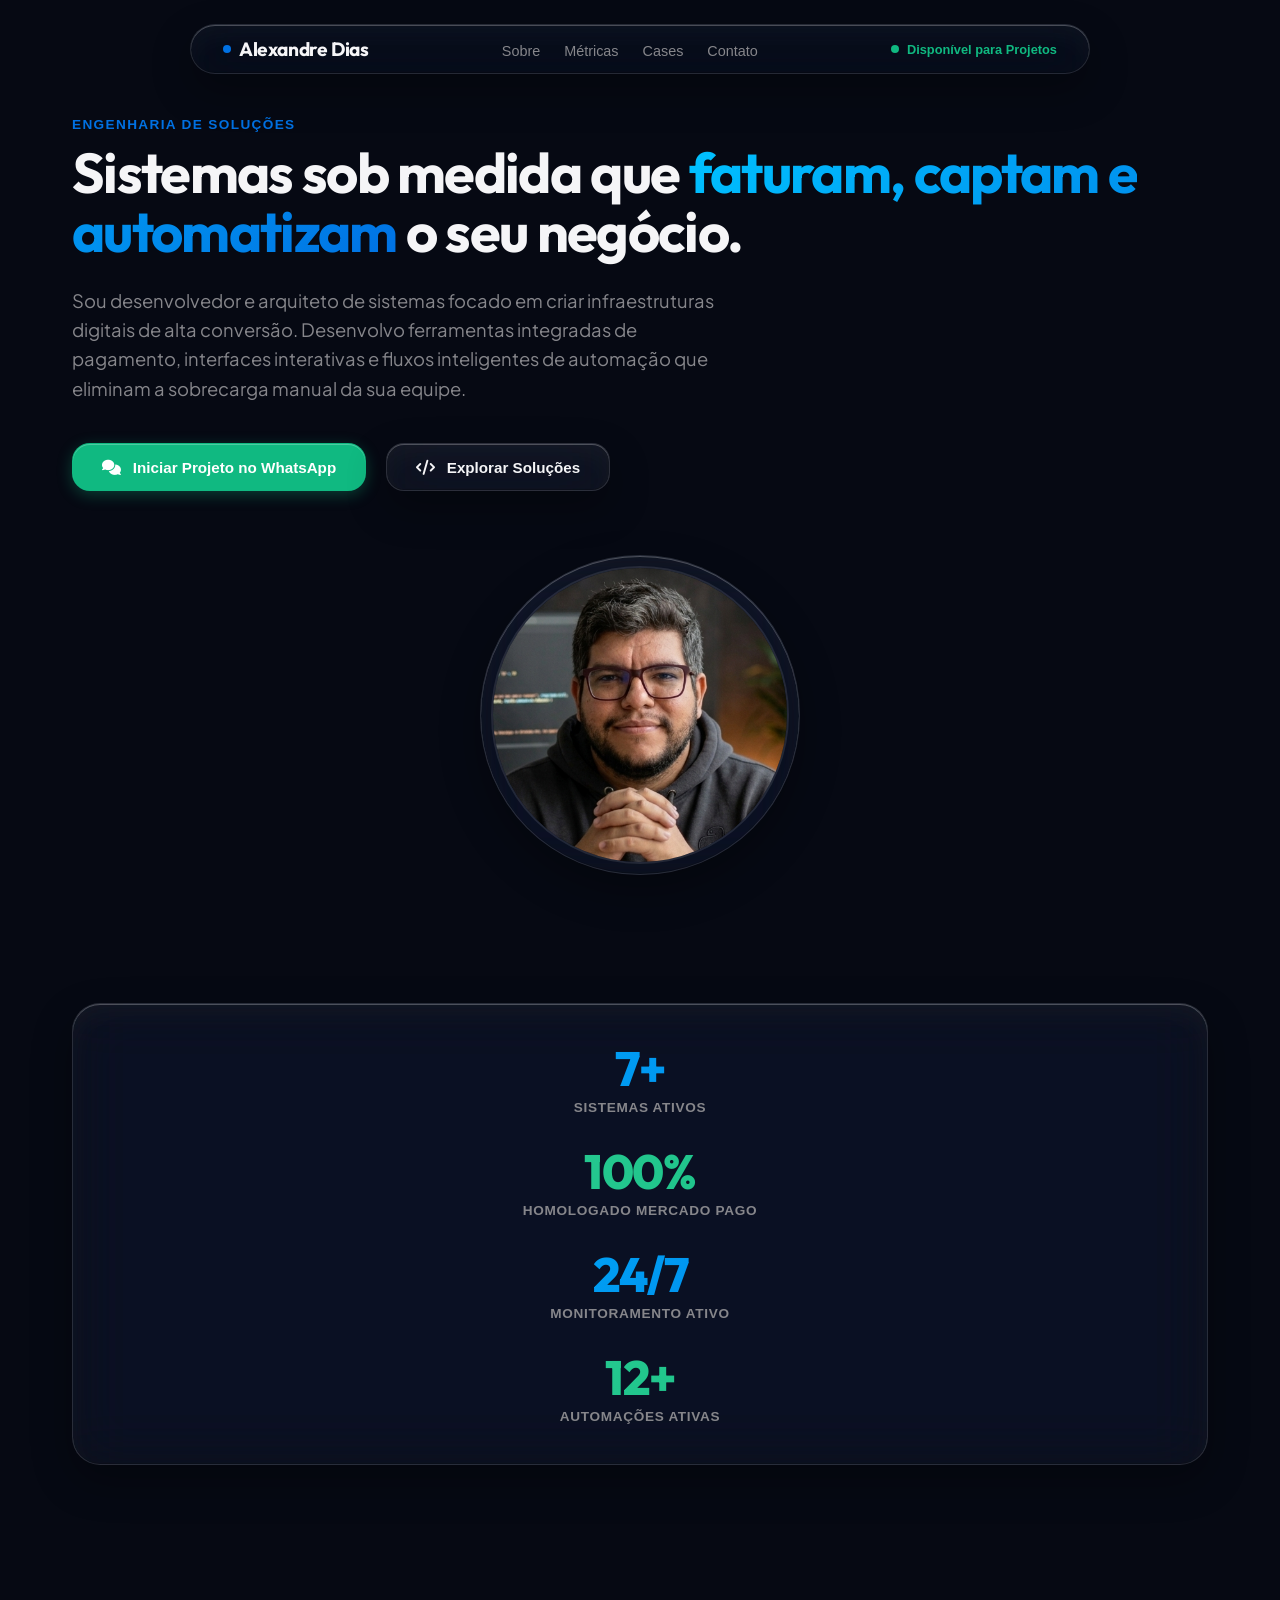
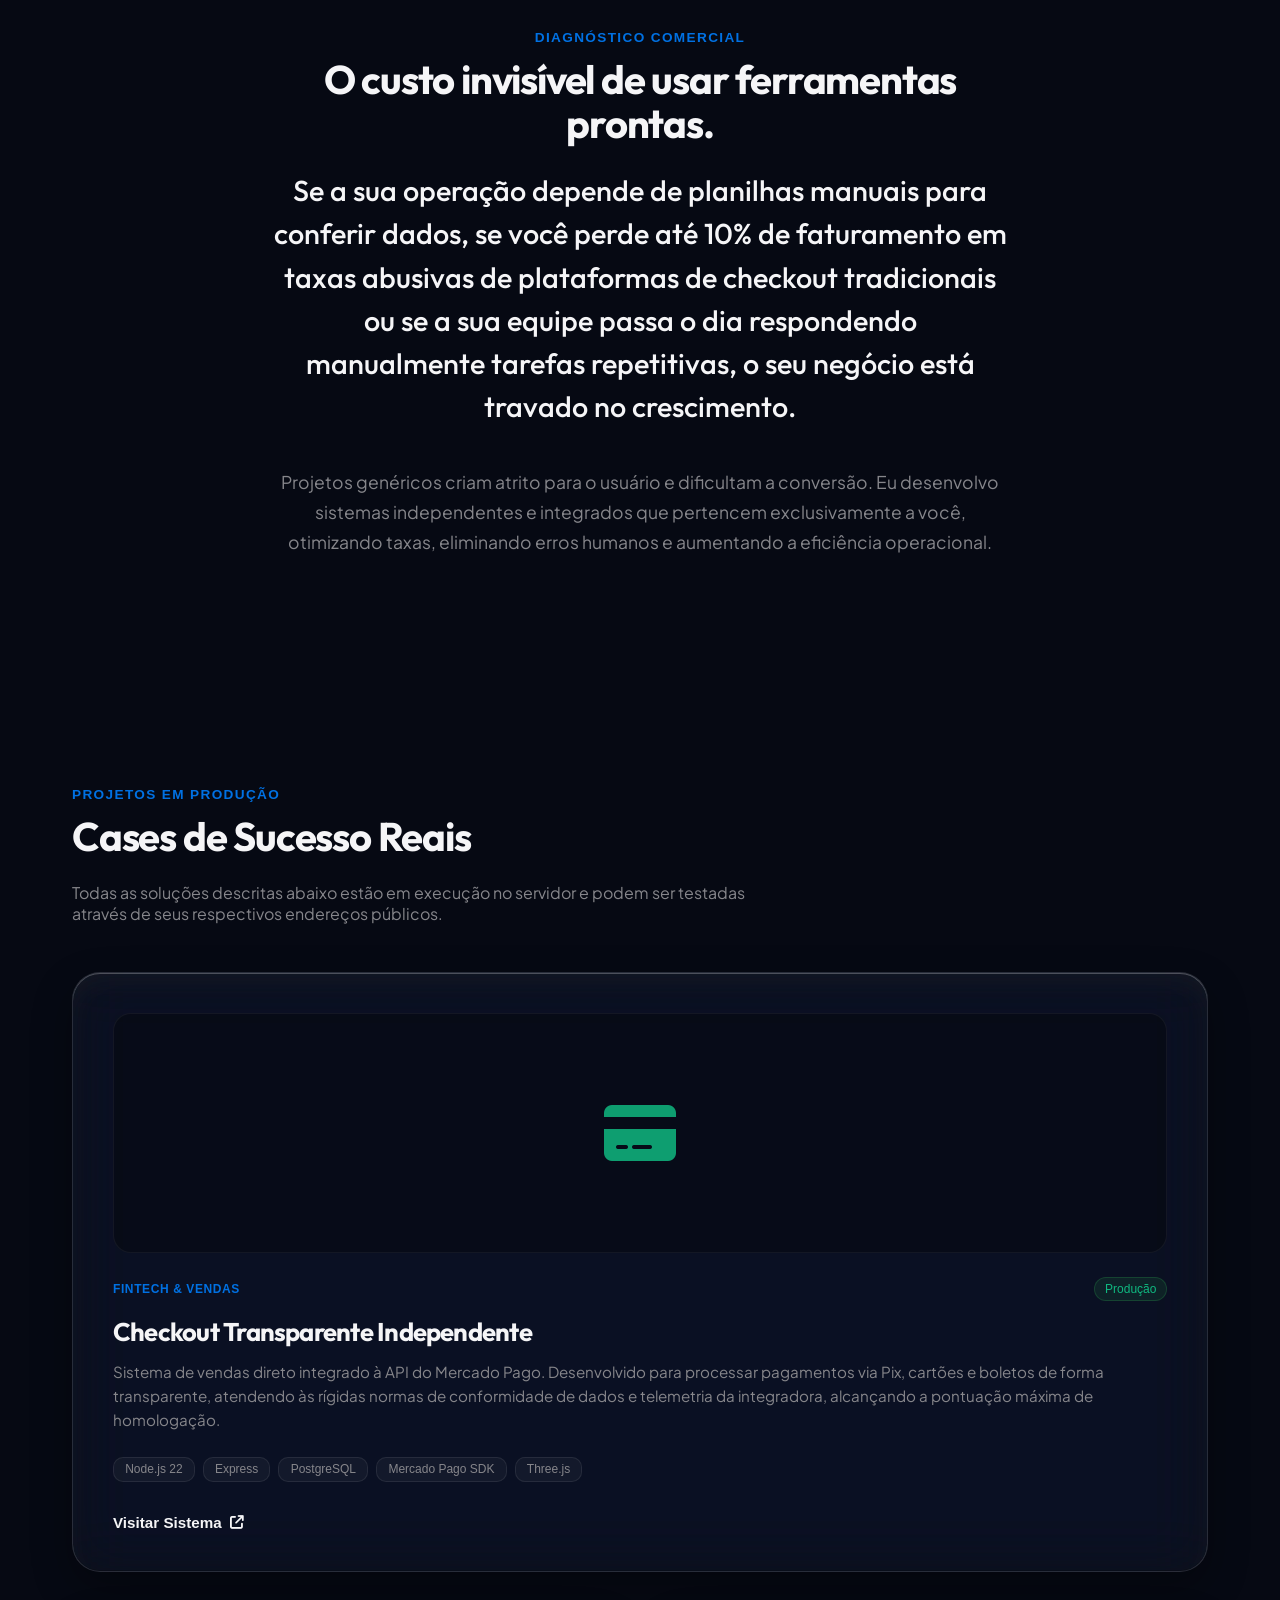
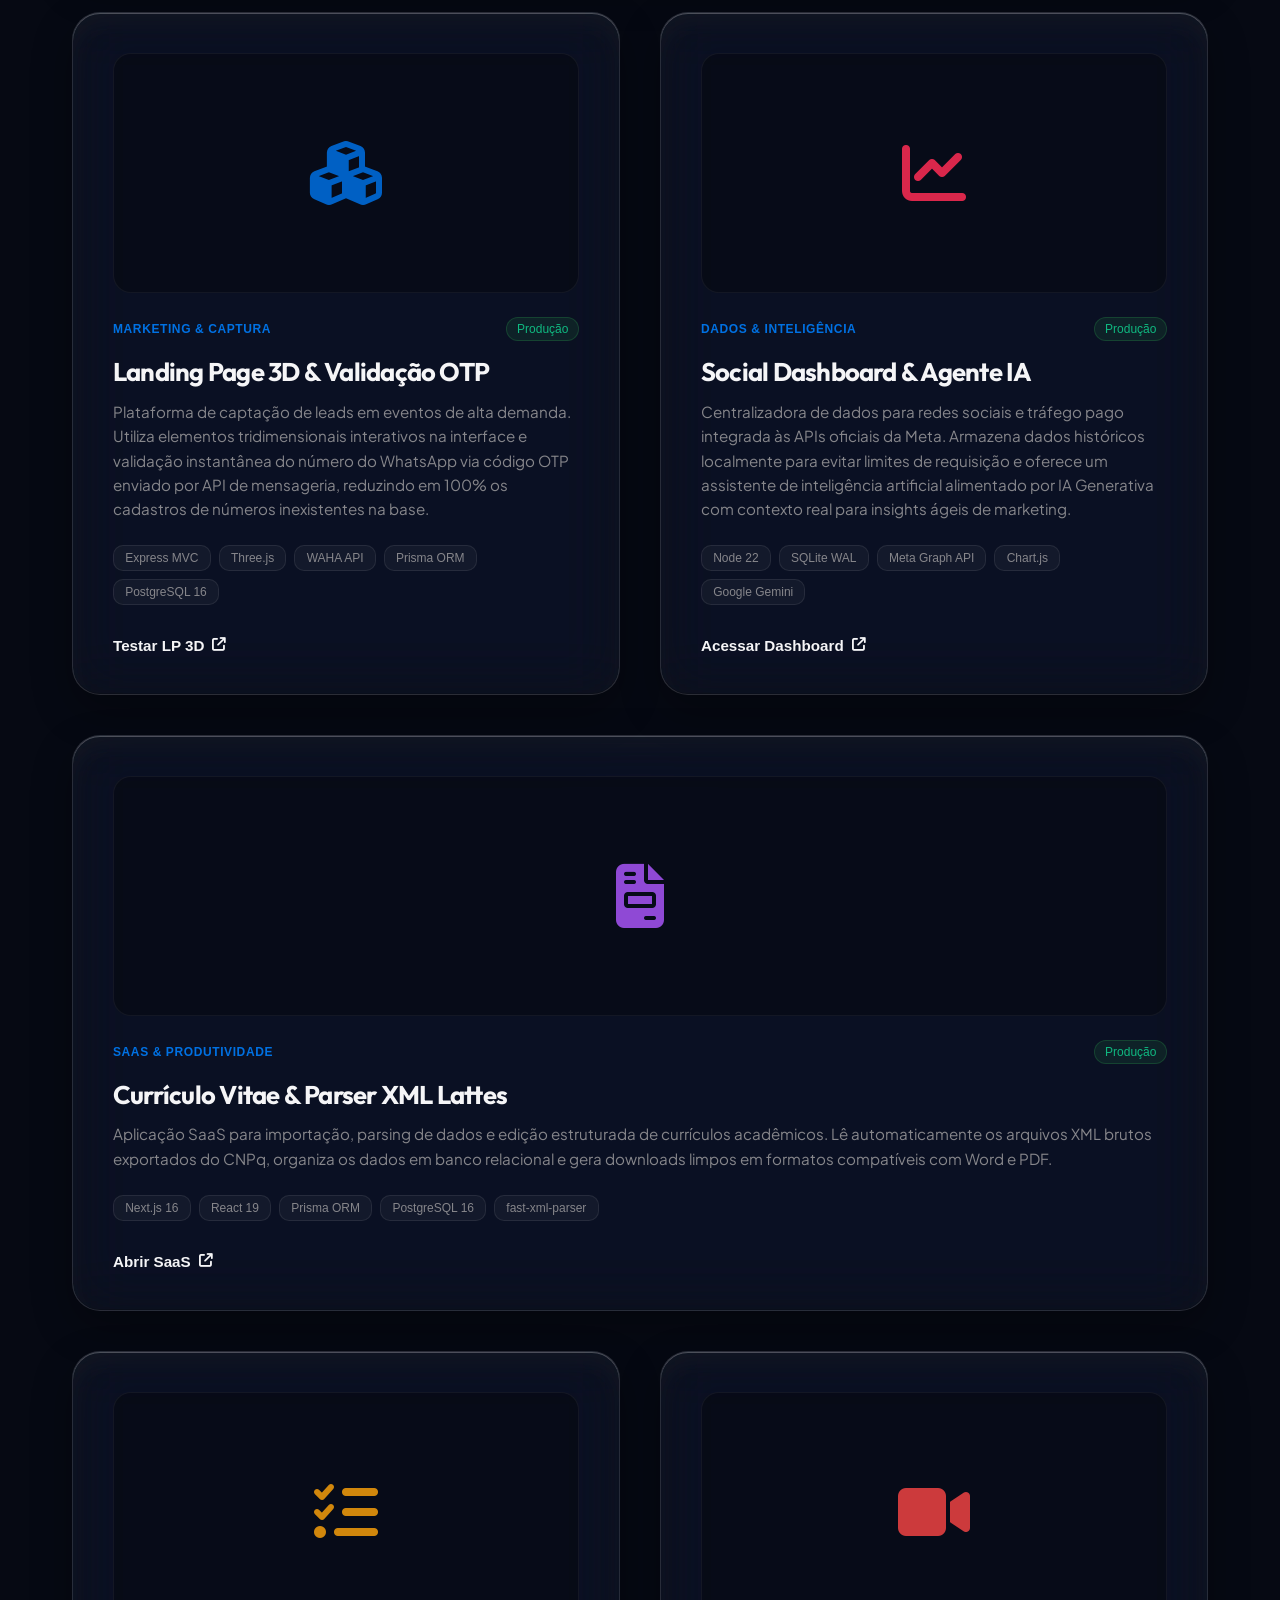
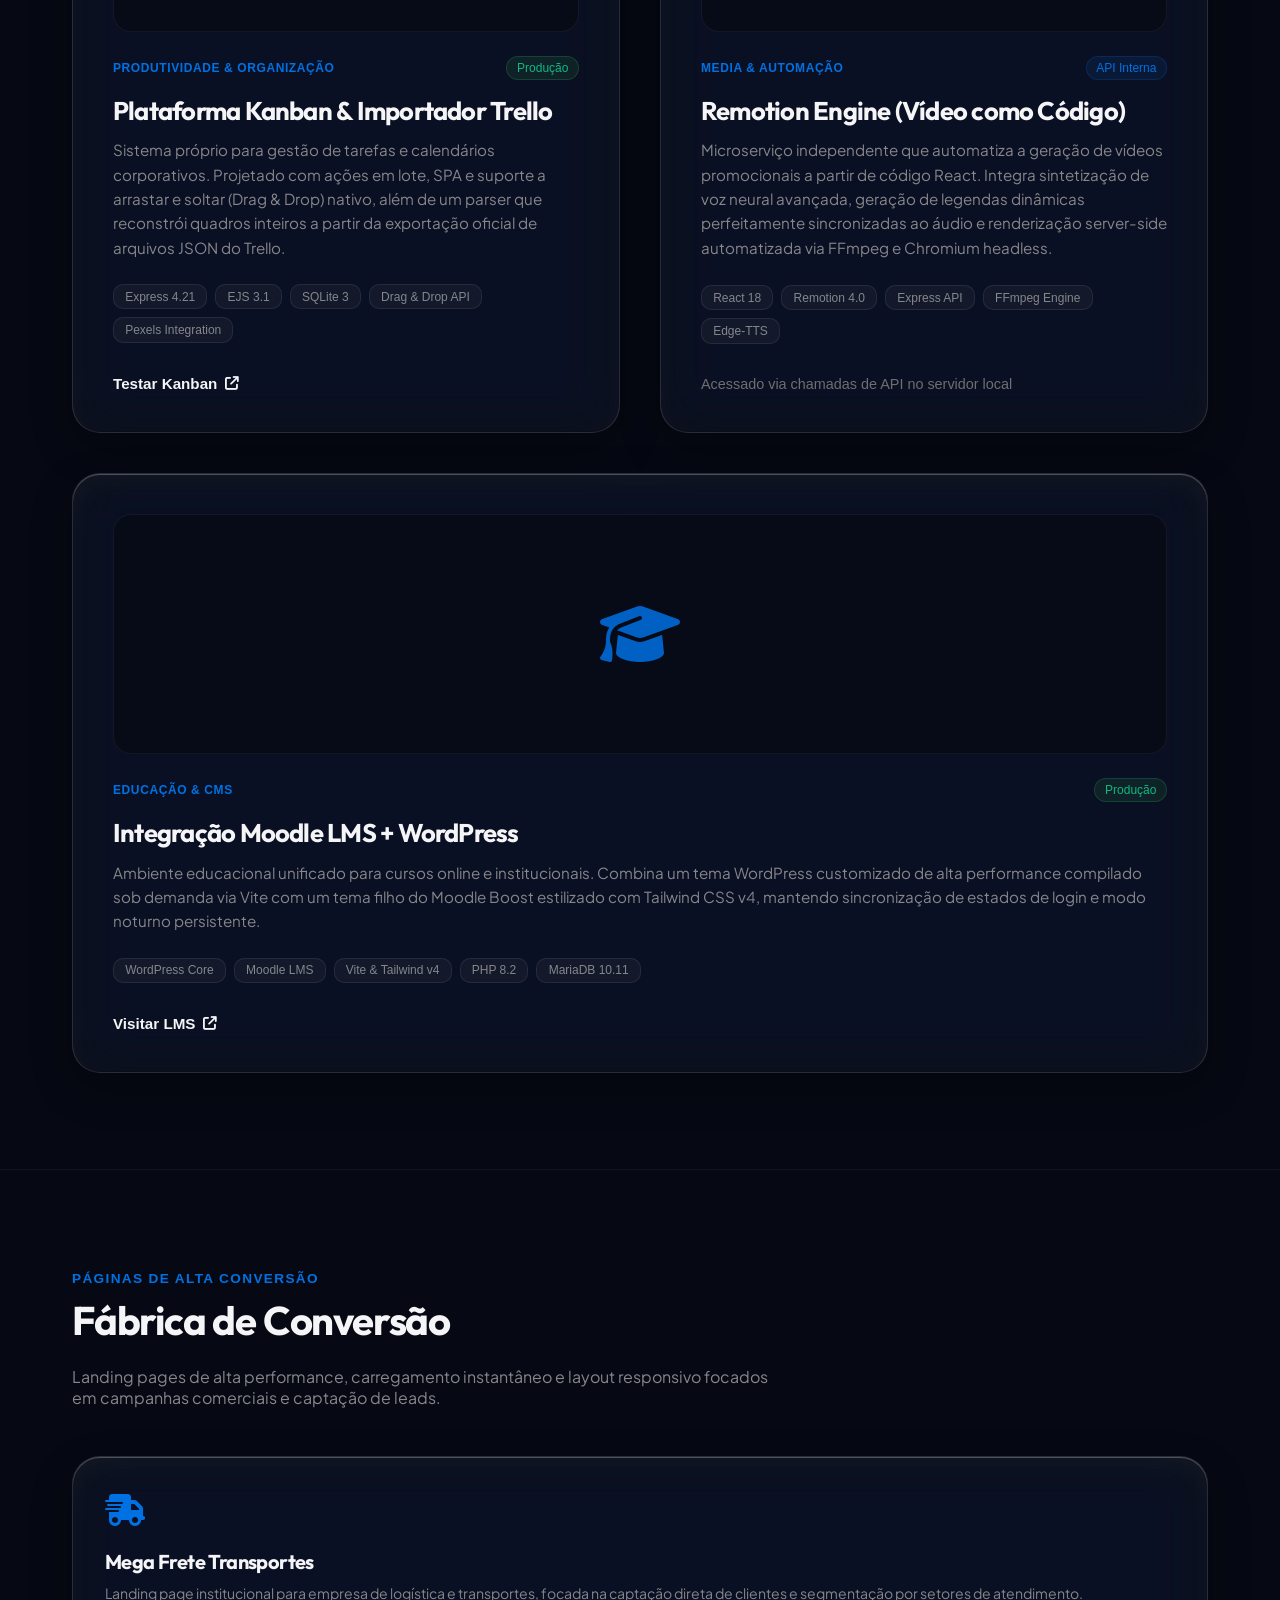
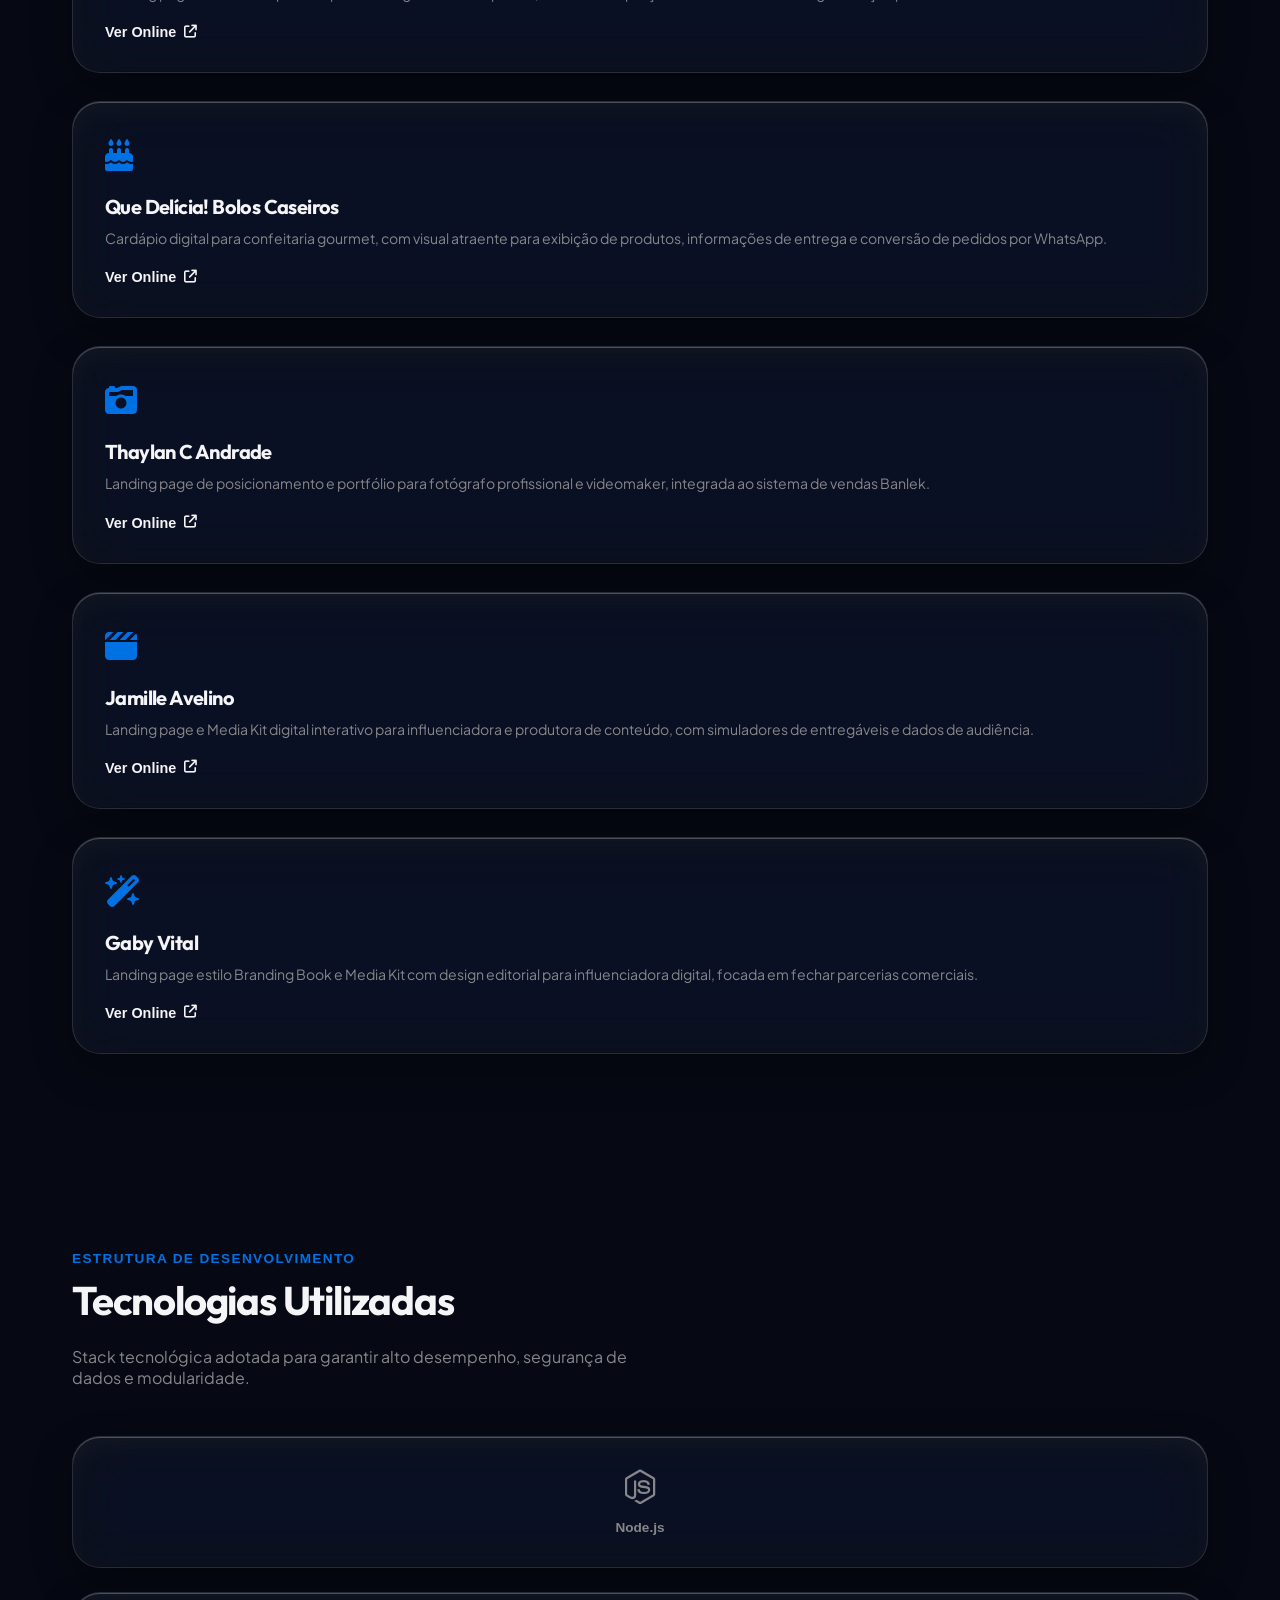
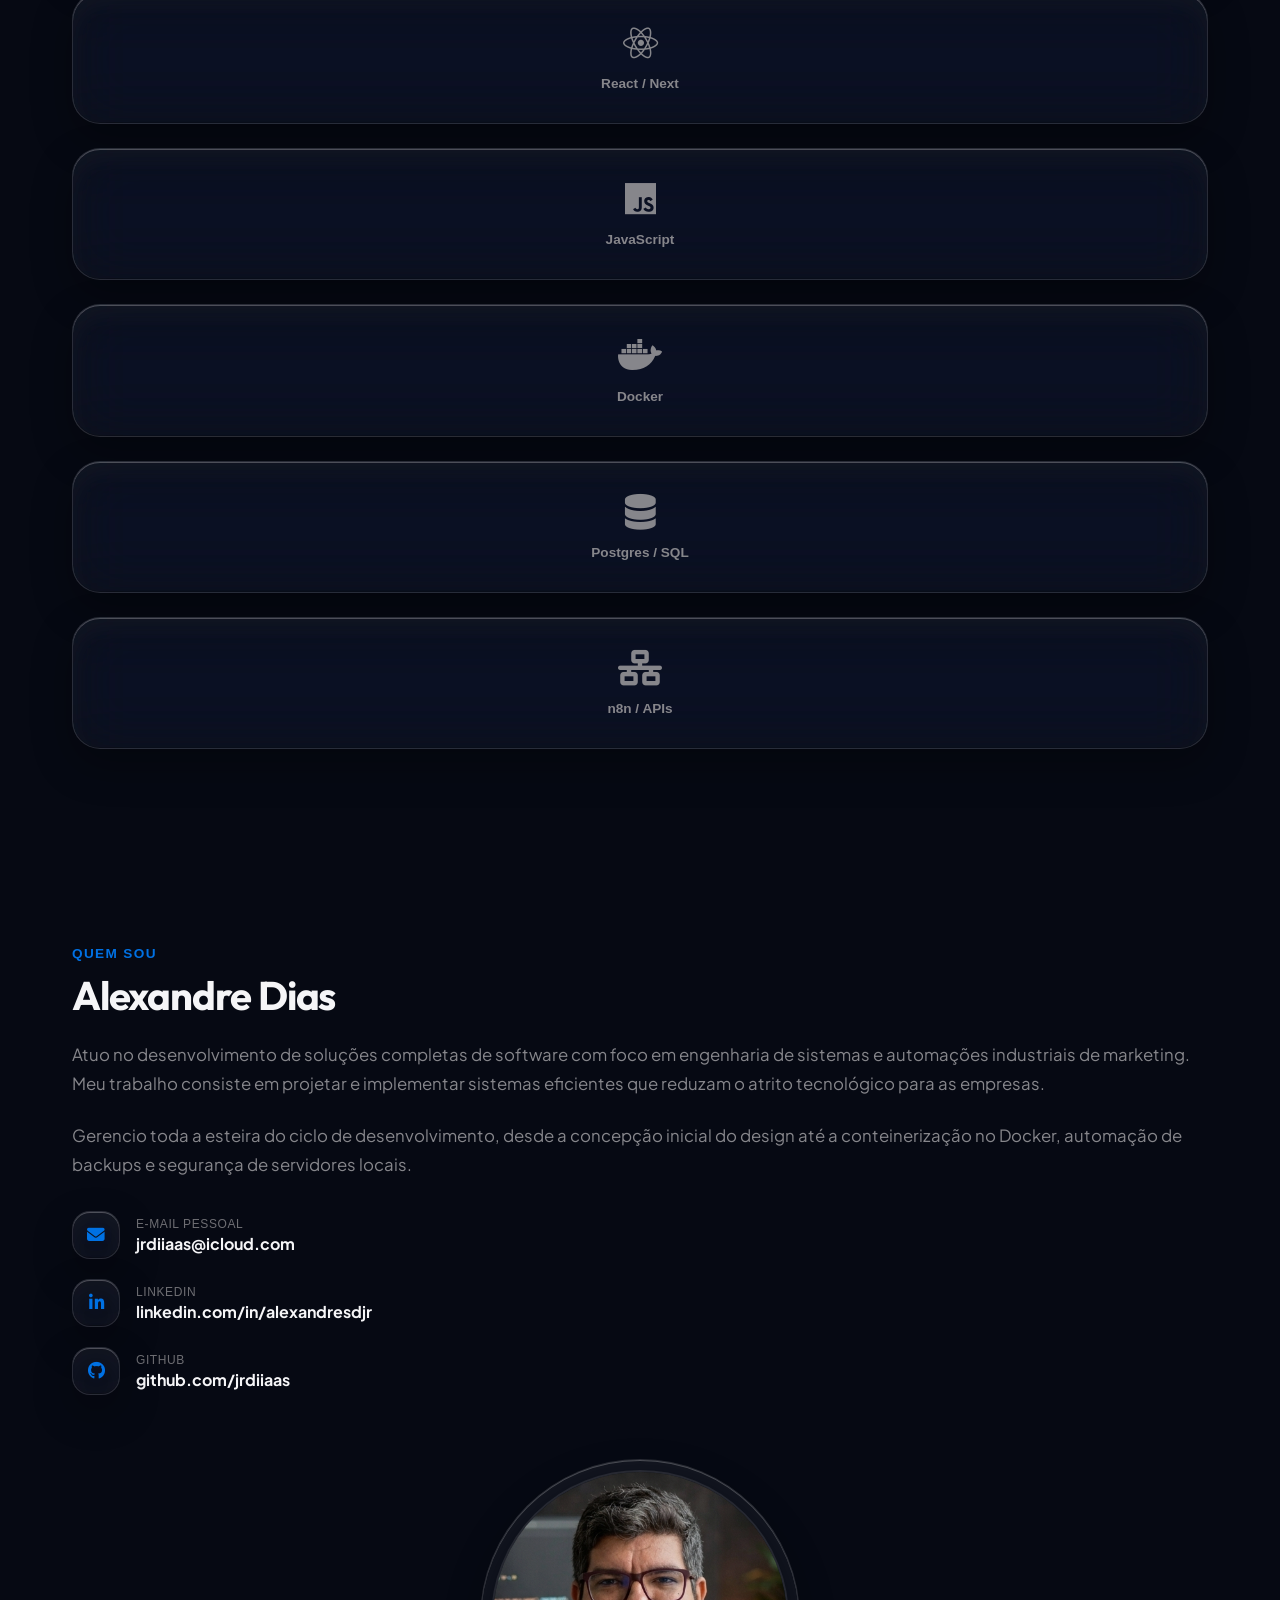
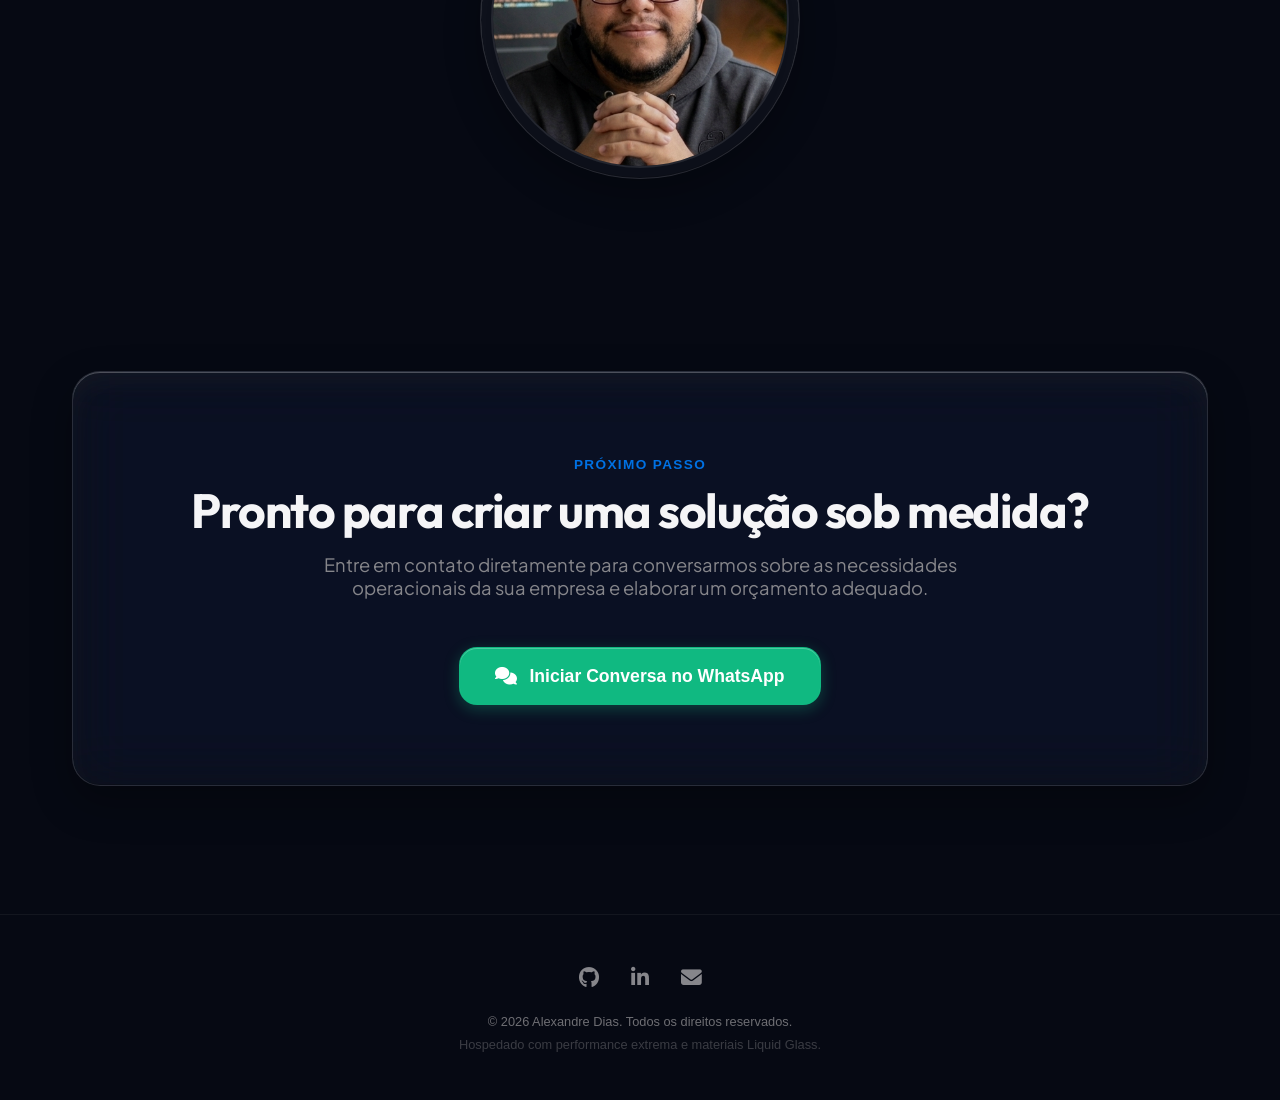
==== index.html @ a89b1bfc "feat: adiciona seção Fábrica de Conversão com 5 LPs e estilos de mini-cards" ====
<!DOCTYPE html>
<html lang="pt-BR">

<head>
  <meta charset="UTF-8">
  <meta name="viewport" content="width=device-width, initial-scale=1.0">
  <title>Alexandre Dias | Arquiteto de Sistemas & Engenharia de Software</title>

  <!-- SEO Meta Tags -->
  <meta name="description"
    content="Portfólio profissional de Alexandre Dias. Desenvolvimento de checkouts transparentes, landing pages interativas 3D, dashboards de dados e automações sob medida para negócios.">
  <meta name="author" content="Alexandre Dias">
  <meta name="keywords"
    content="Alexandre Dias, Arquiteto de Sistemas, Engenharia de Software, Next.js, React, Node.js, Automação, Checkout Transparente, Mercado Pago API">

  <!-- Open Graph / Facebook -->
  <meta property="og:type" content="website">
  <meta property="og:title" content="Alexandre Dias | Soluções de Software de Alta Performance">
  <meta property="og:description"
    content="Aplicações robustas e automações eficientes que resolvem problemas reais de faturamento e escala comercial.">
  <meta property="og:image" content="assets/FotoPerfil.png">

  <!-- FontAwesome Icons -->
  <link rel="stylesheet" href="https://cdnjs.cloudflare.com/ajax/libs/font-awesome/6.4.0/css/all.min.css">

  <!-- Custom Stylesheet -->
  <link rel="stylesheet" href="styles.css">
</head>

<body>

  <!-- Vibrant Background Canvas (Orbes Apple Liquid Glass) -->
  <div class="vibrant-canvas">
    <div class="orb orb-blue"></div>
    <div class="orb orb-cyan"></div>
    <div class="orb orb-rose"></div>
  </div>

  <!-- Header Floating Nav -->
  <header class="header-nav">
    <div class="nav-container">
      <a href="#" class="brand-text">
        <span class="brand-dot"></span>
        Alexandre Dias
      </a>
      <ul class="nav-links">
        <li><a href="#sobre">Sobre</a></li>
        <li><a href="#metrics">Métricas</a></li>
        <li><a href="#cases">Cases</a></li>
        <li><a href="#contato">Contato</a></li>
      </ul>
      <div class="badge-online">
        <span class="pulse-dot"></span>
        Disponível para Projetos
      </div>
    </div>
  </header>

  <!-- Hero Section -->
  <section class="hero">
    <div class="glass-container hero-grid">
      <div class="hero-content">
        <span class="section-tag">Engenharia de Soluções</span>
        <h1 class="hero-title">Sistemas sob medida que <span class="text-gradient-blue">faturam, captam e automatizam</span> o seu negócio.</h1>
        <p class="hero-description">
          Sou desenvolvedor e arquiteto de sistemas focado em criar infraestruturas digitais de alta conversão. Desenvolvo ferramentas integradas de pagamento, interfaces interativas e fluxos inteligentes de automação que eliminam a sobrecarga manual da sua equipe.
        </p>
        <div class="hero-actions">
          <a href="https://wa.me/558591725283?text=Olá%20Alexandre,%20gostaria%20de%20conversar%20sobre%20um%20projeto." target="_blank" class="btn btn-primary">
            <i class="fa-solid fa-comments"></i> Iniciar Projeto no WhatsApp
          </a>
          <a href="#cases" class="btn btn-glass">
            <i class="fa-solid fa-code"></i> Explorar Soluções
          </a>
        </div>
      </div>

      <div class="hero-avatar-wrapper">
        <div class="avatar-liquid-glass">
          <img src="assets/FotoPerfil.png" alt="Alexandre Dias" class="avatar-image">
        </div>
      </div>
    </div>
  </section>

  <!-- Metrics Strip Section -->
  <section id="metrics" class="section-metrics">
    <div class="glass-container">
      <div class="glass-material metrics-strip">
        <div class="metric-item">
          <div class="metric-number text-gradient-blue">7+</div>
          <div class="metric-label">Sistemas Ativos</div>
        </div>
        <div class="metric-item">
          <div class="metric-number text-gradient-emerald">100%</div>
          <div class="metric-label">Homologado Mercado Pago</div>
        </div>
        <div class="metric-item">
          <div class="metric-number text-gradient-blue">24/7</div>
          <div class="metric-label">Monitoramento Ativo</div>
        </div>
        <div class="metric-item">
          <div class="metric-number text-gradient-emerald">12+</div>
          <div class="metric-label">Automações Ativas</div>
        </div>
      </div>
    </div>
  </section>

  <!-- PAS Section (Problem / Agitation / Solution) -->
  <section class="section-pas">
    <div class="glass-container pas-content">
      <span class="section-tag">Diagnóstico Comercial</span>
      <h2 class="section-title">O custo invisível de usar ferramentas prontas.</h2>
      <p class="pas-highlight">
        Se a sua operação depende de planilhas manuais para conferir dados, se você perde até 10% de faturamento em taxas abusivas de plataformas de checkout tradicionais ou se a sua equipe passa o dia respondendo manualmente tarefas repetitivas, o seu negócio está travado no crescimento.
      </p>
      <p class="pas-text">
        Projetos genéricos criam atrito para o usuário e dificultam a conversão. Eu desenvolvo sistemas independentes e integrados que pertencem exclusivamente a você, otimizando taxas, eliminando erros humanos e aumentando a eficiência operacional.
      </p>
    </div>
  </section>

  <!-- Cases Showcase Section -->
  <section id="cases" class="section-cases">
    <div class="glass-container">
      <span class="section-tag">Projetos em Produção</span>
      <h2 class="section-title">Cases de Sucesso Reais</h2>
      <p style="color: var(--text-secondary); max-width: 60ch; margin-bottom: 2rem;">
        Todas as soluções descritas abaixo estão em execução no servidor e podem ser testadas através de seus respectivos endereços públicos.
      </p>

      <div class="cases-grid">

        <!-- Case 1: Checkout Transparente -->
        <article class="glass-card case-card">
          <div class="case-image-slot">
            <i class="fa-solid fa-credit-card" style="font-size: 4rem; color: var(--apple-emerald); opacity: 0.85;"></i>
          </div>
          <div class="case-meta">
            <span class="case-category">Fintech & Vendas</span>
            <span class="case-status-badge">Produção</span>
          </div>
          <h3 class="case-title">Checkout Transparente Independente</h3>
          <p class="case-description">
            Sistema de vendas direto integrado à API do Mercado Pago. Desenvolvido para processar pagamentos via Pix, cartões e boletos de forma transparente, atendendo às rígidas normas de conformidade de dados e telemetria da integradora, alcançando a pontuação máxima de homologação.
          </p>
          <div class="case-tags">
            <span class="case-tag">Node.js 22</span>
            <span class="case-tag">Express</span>
            <span class="case-tag">PostgreSQL</span>
            <span class="case-tag">Mercado Pago SDK</span>
            <span class="case-tag">Three.js</span>
          </div>
          <a href="https://automacoes.escolasinc.com.br" target="_blank" class="case-action-link">
            <span>Visitar Sistema</span>
            <i class="fa-solid fa-arrow-up-right-from-square"></i>
          </a>
        </article>

        <!-- Case 2: LP 3D & WhatsApp OTP -->
        <article class="glass-card case-card">
          <div class="case-image-slot">
            <i class="fa-solid fa-cubes" style="font-size: 4rem; color: var(--apple-blue); opacity: 0.85;"></i>
          </div>
          <div class="case-meta">
            <span class="case-category">Marketing & Captura</span>
            <span class="case-status-badge">Produção</span>
          </div>
          <h3 class="case-title">Landing Page 3D & Validação OTP</h3>
          <p class="case-description">
            Plataforma de captação de leads em eventos de alta demanda. Utiliza elementos tridimensionais interativos na interface e validação instantânea do número do WhatsApp via código OTP enviado por API de mensageria, reduzindo em 100% os cadastros de números inexistentes na base.
          </p>
          <div class="case-tags">
            <span class="case-tag">Express MVC</span>
            <span class="case-tag">Three.js</span>
            <span class="case-tag">WAHA API</span>
            <span class="case-tag">Prisma ORM</span>
            <span class="case-tag">PostgreSQL 16</span>
          </div>
          <a href="https://marketing.escolasinc.com.br" target="_blank" class="case-action-link">
            <span>Testar LP 3D</span>
            <i class="fa-solid fa-arrow-up-right-from-square"></i>
          </a>
        </article>

        <!-- Case 3: Social Dashboard & IA -->
        <article class="glass-card case-card">
          <div class="case-image-slot">
            <i class="fa-solid fa-chart-line" style="font-size: 4rem; color: #ff2d55; opacity: 0.85;"></i>
          </div>
          <div class="case-meta">
            <span class="case-category">Dados & Inteligência</span>
            <span class="case-status-badge">Produção</span>
          </div>
          <h3 class="case-title">Social Dashboard & Agente IA</h3>
          <p class="case-description">
            Centralizadora de dados para redes sociais e tráfego pago integrada às APIs oficiais da Meta. Armazena dados históricos localmente para evitar limites de requisição e oferece um assistente de inteligência artificial alimentado por IA Generativa com contexto real para insights ágeis de marketing.
          </p>
          <div class="case-tags">
            <span class="case-tag">Node 22</span>
            <span class="case-tag">SQLite WAL</span>
            <span class="case-tag">Meta Graph API</span>
            <span class="case-tag">Chart.js</span>
            <span class="case-tag">Google Gemini</span>
          </div>
          <a href="https://social.escolasinc.com.br" target="_blank" class="case-action-link">
            <span>Acessar Dashboard</span>
            <i class="fa-solid fa-arrow-up-right-from-square"></i>
          </a>
        </article>

        <!-- Case 4: Currículo Vitae SINC -->
        <article class="glass-card case-card">
          <div class="case-image-slot">
            <i class="fa-solid fa-file-invoice" style="font-size: 4rem; color: #a855f7; opacity: 0.85;"></i>
          </div>
          <div class="case-meta">
            <span class="case-category">SaaS & Produtividade</span>
            <span class="case-status-badge">Produção</span>
          </div>
          <h3 class="case-title">Currículo Vitae & Parser XML Lattes</h3>
          <p class="case-description">
            Aplicação SaaS para importação, parsing de dados e edição estruturada de currículos acadêmicos. Lê automaticamente os arquivos XML brutos exportados do CNPq, organiza os dados em banco relacional e gera downloads limpos em formatos compatíveis com Word e PDF.
          </p>
          <div class="case-tags">
            <span class="case-tag">Next.js 16</span>
            <span class="case-tag">React 19</span>
            <span class="case-tag">Prisma ORM</span>
            <span class="case-tag">PostgreSQL 16</span>
            <span class="case-tag">fast-xml-parser</span>
          </div>
          <a href="https://curriculo.escolasinc.com.br" target="_blank" class="case-action-link">
            <span>Abrir SaaS</span>
            <i class="fa-solid fa-arrow-up-right-from-square"></i>
          </a>
        </article>

        <!-- Case 5: Agenda SINC -->
        <article class="glass-card case-card">
          <div class="case-image-slot">
            <i class="fa-solid fa-list-check" style="font-size: 4rem; color: #f59e0b; opacity: 0.85;"></i>
          </div>
          <div class="case-meta">
            <span class="case-category">Produtividade & Organização</span>
            <span class="case-status-badge">Produção</span>
          </div>
          <h3 class="case-title">Plataforma Kanban & Importador Trello</h3>
          <p class="case-description">
            Sistema próprio para gestão de tarefas e calendários corporativos. Projetado com ações em lote, SPA e suporte a arrastar e soltar (Drag & Drop) nativo, além de um parser que reconstrói quadros inteiros a partir da exportação oficial de arquivos JSON do Trello.
          </p>
          <div class="case-tags">
            <span class="case-tag">Express 4.21</span>
            <span class="case-tag">EJS 3.1</span>
            <span class="case-tag">SQLite 3</span>
            <span class="case-tag">Drag & Drop API</span>
            <span class="case-tag">Pexels Integration</span>
          </div>
          <a href="https://agenda.escolasinc.com.br" target="_blank" class="case-action-link">
            <span>Testar Kanban</span>
            <i class="fa-solid fa-arrow-up-right-from-square"></i>
          </a>
        </article>

        <!-- Case 6: SINC Remotion Engine -->
        <article class="glass-card case-card">
          <div class="case-image-slot">
            <i class="fa-solid fa-video" style="font-size: 4rem; color: #ef4444; opacity: 0.85;"></i>
          </div>
          <div class="case-meta">
            <span class="case-category">Media & Automação</span>
            <span class="case-status-badge internal">API Interna</span>
          </div>
          <h3 class="case-title">Remotion Engine (Vídeo como Código)</h3>
          <p class="case-description">
            Microserviço independente que automatiza a geração de vídeos promocionais a partir de código React. Integra sintetização de voz neural avançada, geração de legendas dinâmicas perfeitamente sincronizadas ao áudio e renderização server-side automatizada via FFmpeg e Chromium headless.
          </p>
          <div class="case-tags">
            <span class="case-tag">React 18</span>
            <span class="case-tag">Remotion 4.0</span>
            <span class="case-tag">Express API</span>
            <span class="case-tag">FFmpeg Engine</span>
            <span class="case-tag">Edge-TTS</span>
          </div>
          <span style="font-family: var(--font-sans); font-size: 0.9rem; color: var(--text-muted); display: block; margin-top: auto;">
            Acessado via chamadas de API no servidor local
          </span>
        </article>

        <!-- Case 7: Ecossistema de Ensino -->
        <article class="glass-card case-card">
          <div class="case-image-slot">
            <i class="fa-solid fa-graduation-cap" style="font-size: 4rem; color: var(--apple-blue); opacity: 0.85;"></i>
          </div>
          <div class="case-meta">
            <span class="case-category">Educação & CMS</span>
            <span class="case-status-badge">Produção</span>
          </div>
          <h3 class="case-title">Integração Moodle LMS + WordPress</h3>
          <p class="case-description">
            Ambiente educacional unificado para cursos online e institucionais. Combina um tema WordPress customizado de alta performance compilado sob demanda via Vite com um tema filho do Moodle Boost estilizado com Tailwind CSS v4, mantendo sincronização de estados de login e modo noturno persistente.
          </p>
          <div class="case-tags">
            <span class="case-tag">WordPress Core</span>
            <span class="case-tag">Moodle LMS</span>
            <span class="case-tag">Vite & Tailwind v4</span>
            <span class="case-tag">PHP 8.2</span>
            <span class="case-tag">MariaDB 10.11</span>
          </div>
          <a href="https://ead.escolasinc.com.br" target="_blank" class="case-action-link">
            <span>Visitar LMS</span>
            <i class="fa-solid fa-arrow-up-right-from-square"></i>
          </a>
        </article>

      </div>
    </div>
  </section>

  <!-- Landing Pages & Micro-Products Section (Fábrica de Conversão) -->
  <section id="lps" class="section-lps">
    <div class="glass-container">
      <span class="section-tag">Páginas de Alta Conversão</span>
      <h2 class="section-title">Fábrica de Conversão</h2>
      <p style="color: var(--text-secondary); max-width: 60ch; margin-bottom: 2rem;">
        Landing pages de alta performance, carregamento instantâneo e layout responsivo focados em campanhas comerciais e captação de leads.
      </p>

      <div class="lps-grid">

        <!-- LP 1: Mega Frete Transportes -->
        <article class="glass-card lp-card">
          <div>
            <div class="lp-icon"><i class="fa-solid fa-truck-fast"></i></div>
            <h3 class="lp-title">Mega Frete Transportes</h3>
            <p class="lp-description">
              Landing page institucional para empresa de logística e transportes, focada na captação direta de clientes e segmentação por setores de atendimento.
            </p>
          </div>
          <a href="./mega-frete-transportes/" target="_blank" class="lp-link">
            <span>Ver Online</span>
            <i class="fa-solid fa-arrow-up-right-from-square"></i>
          </a>
        </article>

        <!-- LP 2: Que Delícia Bolos Caseiros -->
        <article class="glass-card lp-card">
          <div>
            <div class="lp-icon"><i class="fa-solid fa-cake-candles"></i></div>
            <h3 class="lp-title">Que Delícia! Bolos Caseiros</h3>
            <p class="lp-description">
              Cardápio digital para confeitaria gourmet, com visual atraente para exibição de produtos, informações de entrega e conversão de pedidos por WhatsApp.
            </p>
          </div>
          <a href="./que-delicia-bolos/" target="_blank" class="lp-link">
            <span>Ver Online</span>
            <i class="fa-solid fa-arrow-up-right-from-square"></i>
          </a>
        </article>

        <!-- LP 3: Thaylan C Andrade -->
        <article class="glass-card lp-card">
          <div>
            <div class="lp-icon"><i class="fa-solid fa-camera-retro"></i></div>
            <h3 class="lp-title">Thaylan C Andrade</h3>
            <p class="lp-description">
              Landing page de posicionamento e portfólio para fotógrafo profissional e videomaker, integrada ao sistema de vendas Banlek.
            </p>
          </div>
          <a href="./thaylan-andrade/" target="_blank" class="lp-link">
            <span>Ver Online</span>
            <i class="fa-solid fa-arrow-up-right-from-square"></i>
          </a>
        </article>

        <!-- LP 4: Jamille Avelino -->
        <article class="glass-card lp-card">
          <div>
            <div class="lp-icon"><i class="fa-solid fa-clapperboard"></i></div>
            <h3 class="lp-title">Jamille Avelino</h3>
            <p class="lp-description">
              Landing page e Media Kit digital interativo para influenciadora e produtora de conteúdo, com simuladores de entregáveis e dados de audiência.
            </p>
          </div>
          <a href="./jamille-avelino/" target="_blank" class="lp-link">
            <span>Ver Online</span>
            <i class="fa-solid fa-arrow-up-right-from-square"></i>
          </a>
        </article>

        <!-- LP 5: Gaby Vital -->
        <article class="glass-card lp-card">
          <div>
            <div class="lp-icon"><i class="fa-solid fa-wand-magic-sparkles"></i></div>
            <h3 class="lp-title">Gaby Vital</h3>
            <p class="lp-description">
              Landing page estilo Branding Book e Media Kit com design editorial para influenciadora digital, focada em fechar parcerias comerciais.
            </p>
          </div>
          <a href="./gaby-vital/" target="_blank" class="lp-link">
            <span>Ver Online</span>
            <i class="fa-solid fa-arrow-up-right-from-square"></i>
          </a>
        </article>

        <!-- Template para Nova LP (Comentado para uso futuro) -->
        <!--
        <article class="glass-card lp-card">
          <div>
            <div class="lp-icon"><i class="fa-solid fa-globe"></i></div>
            <h3 class="lp-title">Nome do Seu Produto</h3>
            <p class="lp-description">
              Breve descrição de 1 ou 2 linhas sobre o objetivo comercial da Landing Page e o resultado que ela entrega.
            </p>
          </div>
          <a href="./pasta-da-sua-lp/" target="_blank" class="lp-link">
            <span>Ver Online</span>
            <i class="fa-solid fa-arrow-up-right-from-square"></i>
          </a>
        </article>
        -->

      </div>
    </div>
  </section>

  <!-- Tech Stack Section -->
  <section class="section-tech">
    <div class="glass-container">
      <span class="section-tag">Estrutura de Desenvolvimento</span>
      <h2 class="section-title">Tecnologias Utilizadas</h2>
      <p style="color: var(--text-secondary); max-width: 50ch;">
        Stack tecnológica adotada para garantir alto desempenho, segurança de dados e modularidade.
      </p>

      <div class="tech-grid">
        <div class="glass-material tech-item">
          <i class="fa-brands fa-node-js tech-icon"></i>
          <span class="tech-name">Node.js</span>
        </div>
        <div class="glass-material tech-item">
          <i class="fa-brands fa-react tech-icon"></i>
          <span class="tech-name">React / Next</span>
        </div>
        <div class="glass-material tech-item">
          <i class="fa-brands fa-js tech-icon"></i>
          <span class="tech-name">JavaScript</span>
        </div>
        <div class="glass-material tech-item">
          <i class="fa-brands fa-docker tech-icon"></i>
          <span class="tech-name">Docker</span>
        </div>
        <div class="glass-material tech-item">
          <i class="fa-solid fa-database tech-icon"></i>
          <span class="tech-name">Postgres / SQL</span>
        </div>
        <div class="glass-material tech-item">
          <i class="fa-solid fa-network-wired tech-icon"></i>
          <span class="tech-name">n8n / APIs</span>
        </div>
      </div>
    </div>
  </section>

  <!-- About Section -->
  <section id="sobre" class="section-about">
    <div class="glass-container about-grid">
      <div class="about-text">
        <span class="section-tag">Quem Sou</span>
        <h2 class="section-title">Alexandre Dias</h2>
        <p>
          Atuo no desenvolvimento de soluções completas de software com foco em engenharia de sistemas e automações industriais de marketing. Meu trabalho consiste em projetar e implementar sistemas eficientes que reduzam o atrito tecnológico para as empresas.
        </p>
        <p>
          Gerencio toda a esteira do ciclo de desenvolvimento, desde a concepção inicial do design até a conteinerização no Docker, automação de backups e segurança de servidores locais.
        </p>
        <div class="contact-meta-list">
          <div class="contact-meta-item">
            <div class="meta-icon-glass"><i class="fa-solid fa-envelope"></i></div>
            <div class="meta-info">
              <small>E-mail Pessoal</small>
              <strong>jrdiiaas@icloud.com</strong>
            </div>
          </div>
          <div class="contact-meta-item">
            <div class="meta-icon-glass"><i class="fa-brands fa-linkedin-in"></i></div>
            <div class="meta-info">
              <small>LinkedIn</small>
              <strong>linkedin.com/in/alexandresdjr</strong>
            </div>
          </div>
          <div class="contact-meta-item">
            <div class="meta-icon-glass"><i class="fa-brands fa-github"></i></div>
            <div class="meta-info">
              <small>GitHub</small>
              <strong>github.com/jrdiiaas</strong>
            </div>
          </div>
        </div>
      </div>

      <div class="hero-avatar-wrapper" style="opacity: 0.95;">
        <div class="avatar-liquid-glass">
          <img src="assets/FotoPerfil.png" alt="Alexandre Dias" class="avatar-image">
        </div>
      </div>
    </div>
  </section>

  <!-- CTA Final Section -->
  <section id="contato" class="section-cta-final">
    <div class="glass-container">
      <div class="glass-card cta-final-box">
        <span class="section-tag">Próximo Passo</span>
        <h2 class="cta-final-title">Pronto para criar uma solução sob medida?</h2>
        <p class="cta-final-description">
          Entre em contato diretamente para conversarmos sobre as necessidades operacionais da sua empresa e elaborar um orçamento adequado.
        </p>
        <a href="https://wa.me/558591725283?text=Olá%20Alexandre,%20gostaria%20de%20conversar%20sobre%20um%20projeto." target="_blank" class="btn btn-primary" style="font-size: 1.1rem; padding: 1.1rem 2.2rem;">
          <i class="fa-solid fa-comments"></i> Iniciar Conversa no WhatsApp
        </a>
      </div>
    </div>
  </section>

  <!-- Footer -->
  <footer class="footer-bar">
    <div class="glass-container">
      <div class="footer-socials">
        <a href="https://github.com/jrdiiaas" target="_blank" title="GitHub"><i class="fa-brands fa-github"></i></a>
        <a href="https://linkedin.com/in/alexandresdjr" target="_blank" title="LinkedIn"><i class="fa-brands fa-linkedin-in"></i></a>
        <a href="mailto:jrdiiaas@icloud.com" title="E-mail"><i class="fa-solid fa-envelope"></i></a>
      </div>
      <p>&copy; 2026 Alexandre Dias. Todos os direitos reservados.</p>
      <p style="margin-top: 0.5rem; opacity: 0.5;">Hospedado com performance extrema e materiais Liquid Glass.</p>
    </div>
  </footer>

  <!-- Apple Liquid Glass Interactive Modifier Script -->
  <script>
    document.addEventListener("DOMContentLoaded", () => {
      const glassElements = document.querySelectorAll(".glass-card, .btn-primary, .btn-glass, .meta-icon-glass, .avatar-liquid-glass");

      glassElements.forEach(element => {
        // Track mouse movement to rotate and project local light reflections
        element.addEventListener("mousemove", (e) => {
          const rect = element.getBoundingClientRect();
          const x = e.clientX - rect.left; // x position within the element
          const y = e.clientY - rect.top;  // y position within the element

          // Set custom properties for CSS light reflection
          element.style.setProperty("--mouse-x", `${x}px`);
          element.style.setProperty("--mouse-y", `${y}px`);

          // Apply subtle 3D Tilt rotation based on mouse offset from center (interactive effect)
          if (element.classList.contains("glass-card")) {
            const centerX = rect.width / 2;
            const centerY = rect.height / 2;
            const rotateX = ((y - centerY) / centerY) * -5; // Limit rotation to max 5 degrees
            const rotateY = ((x - centerX) / centerX) * 5;

            element.style.transform = `perspective(1000px) rotateX(${rotateX}deg) rotateY(${rotateY}deg) translateY(-4px)`;
            element.style.transition = "transform 0.1s cubic-bezier(0.16, 1, 0.3, 1)";
          }
        });

        // Reset elements on mouse leave
        element.addEventListener("mouseleave", () => {
          if (element.classList.contains("glass-card")) {
            element.style.transform = "perspective(1000px) rotateX(0deg) rotateY(0deg) translateY(0px)";
            element.style.transition = "transform 0.6s cubic-bezier(0.16, 1, 0.3, 1)";
          }
        });
      });
    });
  </script>
</body>

</html>
---- styles.css ----
/* ==========================================================================
   Alexandre Dias — Apple Liquid Glass Design System (CSS)
   ========================================================================== */

@import url('https://fonts.googleapis.com/css2?family=Outfit:wght@300;400;500;600;700;800&family=Plus+Jakarta+Sans:wght@300;400;500;600;700&display=swap');

:root {
  /* System Fonts */
  --font-sans: -apple-system, BlinkMacSystemFont, "SF Pro", "SF Pro Display", "Segoe UI", Roboto, Helvetica, Arial, sans-serif;
  --font-display: 'Outfit', var(--font-sans);
  --font-body: 'Plus Jakarta Sans', var(--font-sans);

  /* Color Palette (Personal & Technical) */
  --bg-space: #060913;
  --apple-blue: #0071e3;
  --apple-blue-hover: #147efb;
  --apple-emerald: #10b981;
  --apple-emerald-hover: #059669;
  
  /* Text Colors */
  --text-primary: #f5f5f7;
  --text-secondary: #86868b;
  --text-muted: #6e6e73;

  /* Apple Liquid Glass Material Tokens */
  --glass-bg: rgba(255, 255, 255, 0.03);
  --glass-bg-dark: rgba(10, 18, 32, 0.35);
  --glass-blur: blur(28px) saturate(190%) contrast(100%);
  --glass-border: 1px solid rgba(255, 255, 255, 0.12);
  --glass-border-hover: 1px solid rgba(255, 255, 255, 0.22);
  
  /* Volumetric Light & Refraction Box Shadows */
  --glass-shadow: 
    inset 0 1px 0 rgba(255, 255, 255, 0.25), 
    inset 0 12px 24px rgba(255, 255, 255, 0.03), 
    inset 0 -1px 0 rgba(0, 0, 0, 0.18), 
    0 16px 40px rgba(0, 0, 0, 0.3);

  --glass-shadow-hover: 
    inset 0 1px 0 rgba(255, 255, 255, 0.35), 
    inset 0 16px 32px rgba(255, 255, 255, 0.06), 
    inset 0 -1px 0 rgba(0, 0, 0, 0.22), 
    0 24px 50px rgba(0, 0, 0, 0.4);

  --radius-squircle: 28px;
  --radius-squircle-sm: 18px;
  
  --transition-smooth: all 0.5s cubic-bezier(0.16, 1, 0.3, 1);
  --transition-tactile: all 0.2s cubic-bezier(0.4, 0, 0.2, 1);
}

/* Base Setup */
* {
  margin: 0;
  padding: 0;
  box-sizing: border-box;
  -webkit-font-smoothing: antialiased;
  -moz-osx-font-smoothing: grayscale;
}

html {
  scroll-behavior: smooth;
  font-family: var(--font-body);
  background-color: var(--bg-space);
  color: var(--text-primary);
  overflow-x: hidden;
}

body {
  position: relative;
  background-color: var(--bg-space);
  min-height: 100vh;
  overflow-x: hidden;
}

/* ==========================================================================
   Vibrant Canvas (Organic Background Orbs)
   ========================================================================== */
.vibrant-canvas {
  position: fixed;
  top: 0;
  left: 0;
  width: 100vw;
  height: 100vh;
  z-index: -1;
  overflow: hidden;
  pointer-events: none;
}

.orb {
  position: absolute;
  border-radius: 50%;
  filter: blur(120px);
  opacity: 0.14;
  mix-blend-mode: screen;
  will-change: transform;
}

.orb-blue {
  top: -10%;
  right: -10%;
  width: 55vw;
  height: 55vw;
  background: radial-gradient(circle, var(--apple-blue) 0%, rgba(0, 113, 227, 0) 70%);
  animation: float-slow 20s infinite alternate ease-in-out;
}

.orb-cyan {
  bottom: -15%;
  left: -5%;
  width: 50vw;
  height: 50vw;
  background: radial-gradient(circle, #00c2ff 0%, rgba(0, 194, 255, 0) 70%);
  animation: float-slow 25s infinite alternate-reverse ease-in-out;
}

.orb-rose {
  top: 40%;
  left: 30%;
  width: 40vw;
  height: 40vw;
  background: radial-gradient(circle, #ff2d55 0%, rgba(255, 45, 85, 0) 70%);
  opacity: 0.08;
  animation: float-slow 30s infinite alternate ease-in-out;
}

@keyframes float-slow {
  0% {
    transform: translate(0, 0) scale(1);
  }
  100% {
    transform: translate(8%, 10%) scale(1.15);
  }
}

/* ==========================================================================
   Liquid Glass Layout Elements & Utilities
   ========================================================================== */
.glass-container {
  max-width: 1200px;
  margin: 0 auto;
  padding: 0 2rem;
}

/* Core Glass Component */
.glass-material {
  background: var(--glass-bg);
  backdrop-filter: var(--glass-blur);
  -webkit-backdrop-filter: var(--glass-blur);
  border: var(--glass-border);
  box-shadow: var(--glass-shadow);
  border-radius: var(--radius-squircle);
  transition: var(--transition-smooth);
}

.glass-material-dark {
  background: var(--glass-bg-dark);
  backdrop-filter: var(--glass-blur);
  -webkit-backdrop-filter: var(--glass-blur);
  border: var(--glass-border);
  box-shadow: var(--glass-shadow);
  border-radius: var(--radius-squircle);
  transition: var(--transition-smooth);
}

/* Interactive Glass Cards */
.glass-card {
  position: relative;
  background: var(--glass-bg);
  backdrop-filter: var(--glass-blur);
  -webkit-backdrop-filter: var(--glass-blur);
  border: var(--glass-border);
  box-shadow: var(--glass-shadow);
  border-radius: var(--radius-squircle);
  padding: 2.5rem;
  overflow: hidden;
  transition: var(--transition-smooth);
}

/* Light Reflection Effect on Hover (Target for JS) */
.glass-card::after {
  content: '';
  position: absolute;
  top: 0;
  left: 0;
  right: 0;
  bottom: 0;
  pointer-events: none;
  background: radial-gradient(circle at var(--mouse-x, 50%) var(--mouse-y, 50%), rgba(255, 255, 255, 0.08) 0%, transparent 60%);
  opacity: 0;
  transition: opacity 0.5s ease;
  z-index: 2;
}

.glass-card:hover {
  border: var(--glass-border-hover);
  box-shadow: var(--glass-shadow-hover);
  transform: translateY(-4px);
}

.glass-card:hover::after {
  opacity: 1;
}

/* Typography display scale */
h1, h2, h3, h4 {
  font-family: var(--font-display);
  font-weight: 700;
  color: var(--text-primary);
  letter-spacing: -0.03em;
}

.section-tag {
  font-family: var(--font-sans);
  font-size: 0.85rem;
  font-weight: 600;
  text-transform: uppercase;
  letter-spacing: 0.1em;
  color: var(--apple-blue);
  margin-bottom: 0.75rem;
  display: inline-block;
}

.section-title {
  font-size: 2.5rem;
  line-height: 1.1;
  margin-bottom: 1.5rem;
}

.text-gradient-blue {
  background: linear-gradient(135deg, #00c2ff 0%, var(--apple-blue) 100%);
  -webkit-background-clip: text;
  -webkit-text-fill-color: transparent;
}

.text-gradient-emerald {
  background: linear-gradient(135deg, #34d399 0%, var(--apple-emerald) 100%);
  -webkit-background-clip: text;
  -webkit-text-fill-color: transparent;
}

/* ==========================================================================
   Header (Floating Liquid Nav Bar)
   ========================================================================== */
.header-nav {
  position: fixed;
  top: 1.5rem;
  left: 0;
  width: 100%;
  z-index: 100;
  transition: var(--transition-smooth);
}

.nav-container {
  display: flex;
  justify-content: space-between;
  align-items: center;
  padding: 0.75rem 2rem;
  max-width: 900px;
  margin: 0 auto;
  background: rgba(10, 18, 30, 0.4);
  backdrop-filter: var(--glass-blur);
  -webkit-backdrop-filter: var(--glass-blur);
  border: var(--glass-border);
  box-shadow: var(--glass-shadow);
  border-radius: 40px;
}

.brand-text {
  font-family: var(--font-display);
  font-size: 1.2rem;
  font-weight: 700;
  letter-spacing: -0.02em;
  color: var(--text-primary);
  text-decoration: none;
  display: flex;
  align-items: center;
  gap: 0.5rem;
}

.brand-dot {
  width: 8px;
  height: 8px;
  background-color: var(--apple-blue);
  border-radius: 50%;
  display: inline-block;
}

.nav-links {
  display: flex;
  gap: 1.5rem;
  list-style: none;
}

.nav-links a {
  font-family: var(--font-sans);
  font-size: 0.9rem;
  font-weight: 500;
  color: var(--text-secondary);
  text-decoration: none;
  transition: var(--transition-tactile);
}

.nav-links a:hover {
  color: var(--text-primary);
}

.badge-online {
  font-family: var(--font-sans);
  font-size: 0.8rem;
  font-weight: 600;
  color: var(--apple-emerald);
  display: flex;
  align-items: center;
  gap: 0.5rem;
}

.pulse-dot {
  width: 8px;
  height: 8px;
  background-color: var(--apple-emerald);
  border-radius: 50%;
  animation: pulse-ring 2s infinite ease-in-out;
}

@keyframes pulse-ring {
  0% {
    transform: scale(0.9);
    opacity: 1;
  }
  50% {
    transform: scale(1.3);
    opacity: 0.5;
  }
  100% {
    transform: scale(0.9);
    opacity: 1;
  }
}

/* ==========================================================================
   Hero Section
   ========================================================================== */
.hero {
  min-height: 100dvh;
  display: flex;
  align-items: center;
  padding-top: 7rem;
  padding-bottom: 4rem;
}

.hero-grid {
  display: grid;
  grid-template-cols: 1.2fr 0.8fr;
  gap: 4rem;
  align-items: center;
}

.hero-title {
  font-size: 3.5rem;
  line-height: 1.05;
  margin-bottom: 1.5rem;
}

.hero-description {
  font-size: 1.15rem;
  line-height: 1.6;
  color: var(--text-secondary);
  margin-bottom: 2.5rem;
  max-width: 50ch;
}

.hero-actions {
  display: flex;
  gap: 1.25rem;
  align-items: center;
}

/* Liquid Interactive Buttons */
.btn {
  font-family: var(--font-sans);
  font-size: 0.95rem;
  font-weight: 600;
  text-decoration: none;
  padding: 0.9rem 1.8rem;
  border-radius: var(--radius-squircle-sm);
  display: inline-flex;
  align-items: center;
  gap: 0.75rem;
  transition: var(--transition-tactile);
  border: 1px solid transparent;
  cursor: pointer;
}

.btn-primary {
  background: var(--apple-emerald);
  color: #ffffff;
  box-shadow: 
    inset 0 1px 0 rgba(255, 255, 255, 0.25),
    0 4px 15px rgba(16, 185, 129, 0.3);
}

.btn-primary:hover {
  background: var(--apple-emerald-hover);
  transform: scale(1.02);
}

.btn-primary:active {
  transform: scale(0.97);
}

.btn-glass {
  background: rgba(255, 255, 255, 0.04);
  color: var(--text-primary);
  backdrop-filter: var(--glass-blur);
  -webkit-backdrop-filter: var(--glass-blur);
  border: var(--glass-border);
  box-shadow: var(--glass-shadow);
}

.btn-glass:hover {
  background: rgba(255, 255, 255, 0.08);
  border: var(--glass-border-hover);
  transform: scale(1.02);
}

.btn-glass:active {
  transform: scale(0.97);
}

/* Avatar Frame inside Liquid Glass */
.hero-avatar-wrapper {
  display: flex;
  justify-content: center;
  align-items: center;
}

.avatar-liquid-glass {
  position: relative;
  width: 320px;
  height: 320px;
  border-radius: 50%;
  padding: 10px;
  background: rgba(255, 255, 255, 0.03);
  backdrop-filter: var(--glass-blur);
  -webkit-backdrop-filter: var(--glass-blur);
  border: var(--glass-border);
  box-shadow: var(--glass-shadow);
}

.avatar-image {
  width: 100%;
  height: 100%;
  object-fit: cover;
  border-radius: 50%;
  border: 2px solid rgba(255, 255, 255, 0.1);
}

/* ==========================================================================
   Metrics Section (Minimal Numeric Strip)
   ========================================================================== */
.section-metrics {
  padding: 4rem 0;
}

.metrics-strip {
  display: grid;
  grid-template-cols: repeat(4, 1fr);
  gap: 2rem;
  padding: 2.5rem;
  text-align: center;
}

.metric-number {
  font-family: var(--font-display);
  font-size: 3rem;
  font-weight: 800;
  line-height: 1;
  margin-bottom: 0.5rem;
  letter-spacing: -0.03em;
}

.metric-label {
  font-family: var(--font-sans);
  font-size: 0.85rem;
  font-weight: 600;
  text-transform: uppercase;
  color: var(--text-secondary);
  letter-spacing: 0.05em;
}

/* ==========================================================================
   PAS Framework Section (Problem / Agitation / Solution)
   ========================================================================== */
.section-pas {
  padding: 6rem 0;
}

.pas-content {
  max-width: 800px;
  margin: 0 auto;
  text-align: center;
}

.pas-highlight {
  font-family: var(--font-display);
  font-size: 1.8rem;
  font-weight: 500;
  line-height: 1.5;
  color: var(--text-primary);
  margin-top: 1.5rem;
  margin-bottom: 2.5rem;
}

.pas-text {
  font-size: 1.1rem;
  line-height: 1.7;
  color: var(--text-secondary);
  margin-bottom: 2rem;
}

/* ==========================================================================
   Cases Section (Showcase Grid)
   ========================================================================== */
.section-cases {
  padding: 6rem 0;
}

.cases-grid {
  display: grid;
  grid-template-cols: repeat(2, 1fr);
  gap: 2.5rem;
  margin-top: 3rem;
}

/* Custom layout for cases to break grid rhythm */
.cases-grid article:nth-child(3n+1) {
  grid-column: span 2;
}

.case-card {
  display: flex;
  flex-direction: column;
  justify-content: space-between;
  height: 100%;
}

.case-image-slot {
  position: relative;
  width: 100%;
  height: 240px;
  border-radius: var(--radius-squircle-sm);
  overflow: hidden;
  background: rgba(0, 0, 0, 0.3);
  border: 1px solid rgba(255, 255, 255, 0.05);
  margin-bottom: 1.5rem;
  display: flex;
  align-items: center;
  justify-content: center;
}

.case-image {
  width: 100%;
  height: 100%;
  object-fit: cover;
  transition: transform 0.8s cubic-bezier(0.16, 1, 0.3, 1);
}

.case-card:hover .case-image {
  transform: scale(1.05);
}

.case-meta {
  display: flex;
  justify-content: space-between;
  align-items: center;
  margin-bottom: 1rem;
}

.case-category {
  font-family: var(--font-sans);
  font-size: 0.75rem;
  font-weight: 600;
  text-transform: uppercase;
  color: var(--apple-blue);
  letter-spacing: 0.05em;
}

.case-status-badge {
  font-family: var(--font-sans);
  font-size: 0.75rem;
  font-weight: 500;
  padding: 0.25rem 0.6rem;
  border-radius: 12px;
  background: rgba(52, 199, 89, 0.1);
  color: var(--apple-emerald);
  border: 1px solid rgba(52, 199, 89, 0.2);
}

.case-status-badge.internal {
  background: rgba(0, 113, 227, 0.1);
  color: var(--apple-blue);
  border: 1px solid rgba(0, 113, 227, 0.2);
}

.case-title {
  font-size: 1.6rem;
  margin-bottom: 0.75rem;
  line-height: 1.2;
}

.case-description {
  font-size: 0.95rem;
  line-height: 1.6;
  color: var(--text-secondary);
  margin-bottom: 1.5rem;
  flex-grow: 1;
}

.case-tags {
  display: flex;
  flex-wrap: wrap;
  gap: 0.5rem;
  margin-bottom: 2rem;
}

.case-tag {
  font-family: var(--font-sans);
  font-size: 0.75rem;
  font-weight: 500;
  padding: 0.3rem 0.7rem;
  border-radius: 10px;
  background: rgba(255, 255, 255, 0.04);
  border: 1px solid rgba(255, 255, 255, 0.08);
  color: var(--text-secondary);
}

.case-action-link {
  font-family: var(--font-sans);
  font-size: 0.95rem;
  font-weight: 600;
  color: var(--text-primary);
  text-decoration: none;
  display: inline-flex;
  align-items: center;
  gap: 0.5rem;
  margin-top: auto;
  width: fit-content;
}

.case-action-link i {
  font-size: 0.85rem;
  transition: transform 0.3s ease;
}

.case-action-link:hover {
  color: var(--apple-blue-hover);
}

.case-action-link:hover i {
  transform: translate(3px, -3px);
}

/* ==========================================================================
   Landing Pages & Micro-Products Section (Fábrica de Conversão)
   ========================================================================== */
.section-lps {
  padding: 6rem 0;
  border-top: 1px solid rgba(255, 255, 255, 0.05);
}

.lps-grid {
  display: grid;
  grid-template-cols: repeat(3, 1fr);
  gap: 1.75rem;
  margin-top: 3rem;
}

.lp-card {
  display: flex;
  flex-direction: column;
  justify-content: space-between;
  padding: 2rem;
  height: 100%;
}

.lp-icon {
  font-size: 2rem;
  color: var(--apple-blue);
  margin-bottom: 1.25rem;
}

.lp-title {
  font-size: 1.25rem;
  margin-bottom: 0.5rem;
  line-height: 1.3;
}

.lp-description {
  font-size: 0.88rem;
  line-height: 1.5;
  color: var(--text-secondary);
  margin-bottom: 1.25rem;
  flex-grow: 1;
}

.lp-link {
  font-family: var(--font-sans);
  font-size: 0.9rem;
  font-weight: 600;
  color: var(--text-primary);
  text-decoration: none;
  display: inline-flex;
  align-items: center;
  gap: 0.5rem;
  margin-top: auto;
  width: fit-content;
}

.lp-link i {
  font-size: 0.8rem;
  transition: transform 0.3s ease;
}

.lp-link:hover {
  color: var(--apple-blue-hover);
}

.lp-link:hover i {
  transform: translate(3px, -3px);
}

/* ==========================================================================
   Tech Stack Section
   ========================================================================== */
.section-tech {
  padding: 6rem 0;
}

.tech-grid {
  display: grid;
  grid-template-cols: repeat(6, 1fr);
  gap: 1.5rem;
  margin-top: 3rem;
}

.tech-item {
  display: flex;
  flex-direction: column;
  align-items: center;
  justify-content: center;
  padding: 2rem;
  text-align: center;
}

.tech-icon {
  font-size: 2.2rem;
  color: var(--text-secondary);
  margin-bottom: 1rem;
  transition: var(--transition-tactile);
}

.tech-item:hover .tech-icon {
  color: var(--apple-blue);
  transform: scale(1.1);
}

.tech-name {
  font-family: var(--font-sans);
  font-size: 0.85rem;
  font-weight: 600;
  color: var(--text-secondary);
}

.tech-item:hover .tech-name {
  color: var(--text-primary);
}

/* ==========================================================================
   About Section
   ========================================================================== */
.section-about {
  padding: 6rem 0;
}

.about-grid {
  display: grid;
  grid-template-cols: 1.1fr 0.9fr;
  gap: 4rem;
  align-items: center;
}

.about-text p {
  font-size: 1.05rem;
  line-height: 1.7;
  color: var(--text-secondary);
  margin-bottom: 1.5rem;
}

.contact-meta-list {
  display: flex;
  flex-direction: column;
  gap: 1.25rem;
  margin-top: 2rem;
}

.contact-meta-item {
  display: flex;
  align-items: center;
  gap: 1rem;
}

.meta-icon-glass {
  width: 48px;
  height: 48px;
  border-radius: var(--radius-squircle-sm);
  background: rgba(255, 255, 255, 0.03);
  backdrop-filter: var(--glass-blur);
  -webkit-backdrop-filter: var(--glass-blur);
  border: var(--glass-border);
  box-shadow: var(--glass-shadow);
  display: flex;
  align-items: center;
  justify-content: center;
  color: var(--apple-blue);
  font-size: 1.1rem;
}

.meta-info small {
  font-family: var(--font-sans);
  font-size: 0.75rem;
  color: var(--text-muted);
  display: block;
  text-transform: uppercase;
  letter-spacing: 0.05em;
  margin-bottom: 0.15rem;
}

.meta-info strong {
  font-size: 1rem;
  color: var(--text-primary);
}

/* ==========================================================================
   CTA Final (Closing Section)
   ========================================================================== */
.section-cta-final {
  padding: 6rem 0 8rem;
}

.cta-final-box {
  text-align: center;
  padding: 5rem 2rem;
}

.cta-final-title {
  font-size: 3rem;
  line-height: 1.1;
  margin-bottom: 1rem;
}

.cta-final-description {
  font-size: 1.15rem;
  color: var(--text-secondary);
  margin-bottom: 3rem;
  max-width: 50ch;
  margin-left: auto;
  margin-right: auto;
}

/* ==========================================================================
   Footer
   ========================================================================== */
.footer-bar {
  padding: 3rem 0;
  border-top: 1px solid rgba(255, 255, 255, 0.05);
  text-align: center;
}

.footer-socials {
  display: flex;
  justify-content: center;
  gap: 2rem;
  margin-bottom: 1.5rem;
}

.footer-socials a {
  font-size: 1.3rem;
  color: var(--text-secondary);
  transition: var(--transition-tactile);
}

.footer-socials a:hover {
  color: var(--apple-blue);
}

.footer-bar p {
  font-family: var(--font-sans);
  font-size: 0.8rem;
  color: var(--text-muted);
}

/* ==========================================================================
   Media Queries & Responsive Scaling
   ========================================================================== */
@media (max-width: 1024px) {
  .hero-grid {
    grid-template-cols: 1fr;
    gap: 3rem;
    text-align: center;
  }
  .hero-description {
    margin-left: auto;
    margin-right: auto;
  }
  .hero-actions {
    justify-content: center;
  }
  .avatar-liquid-glass {
    width: 260px;
    height: 260px;
  }
  .about-grid {
    grid-template-cols: 1fr;
    gap: 3rem;
  }
  .lps-grid {
    grid-template-cols: repeat(2, 1fr);
  }
}

@media (max-width: 768px) {
  .glass-container {
    padding: 0 1.25rem;
  }
  .nav-container {
    max-width: 90%;
    padding: 0.5rem 1.5rem;
  }
  .nav-links {
    display: none; /* Can build simple menu or rely on clean scroll */
  }
  .hero-title {
    font-size: 2.8rem;
  }
  .section-title {
    font-size: 2rem;
  }
  .metrics-strip {
    grid-template-cols: repeat(2, 1fr);
    padding: 1.5rem;
  }
  .metric-number {
    font-size: 2.2rem;
  }
  .cases-grid {
    grid-template-cols: 1fr;
  }
  .cases-grid article:nth-child(3n+1) {
    grid-column: span 1;
  }
  .tech-grid {
    grid-template-cols: repeat(3, 1fr);
  }
  .lps-grid {
    grid-template-cols: 1fr;
  }
  .cta-final-title {
    font-size: 2.2rem;
  }
}

@media (prefers-reduced-motion: reduce) {
  .orb {
    animation: none !important;
  }
  * {
    scroll-behavior: auto !important;
    transition: none !important;
    animation: none !important;
  }
}

@media (prefers-reduced-transparency: reduce) {
  .glass-material, .glass-material-dark, .glass-card, .nav-container, .btn-glass, .meta-icon-glass {
    background: rgba(10, 18, 30, 0.95) !important;
    backdrop-filter: none !important;
    -webkit-backdrop-filter: none !important;
  }
}
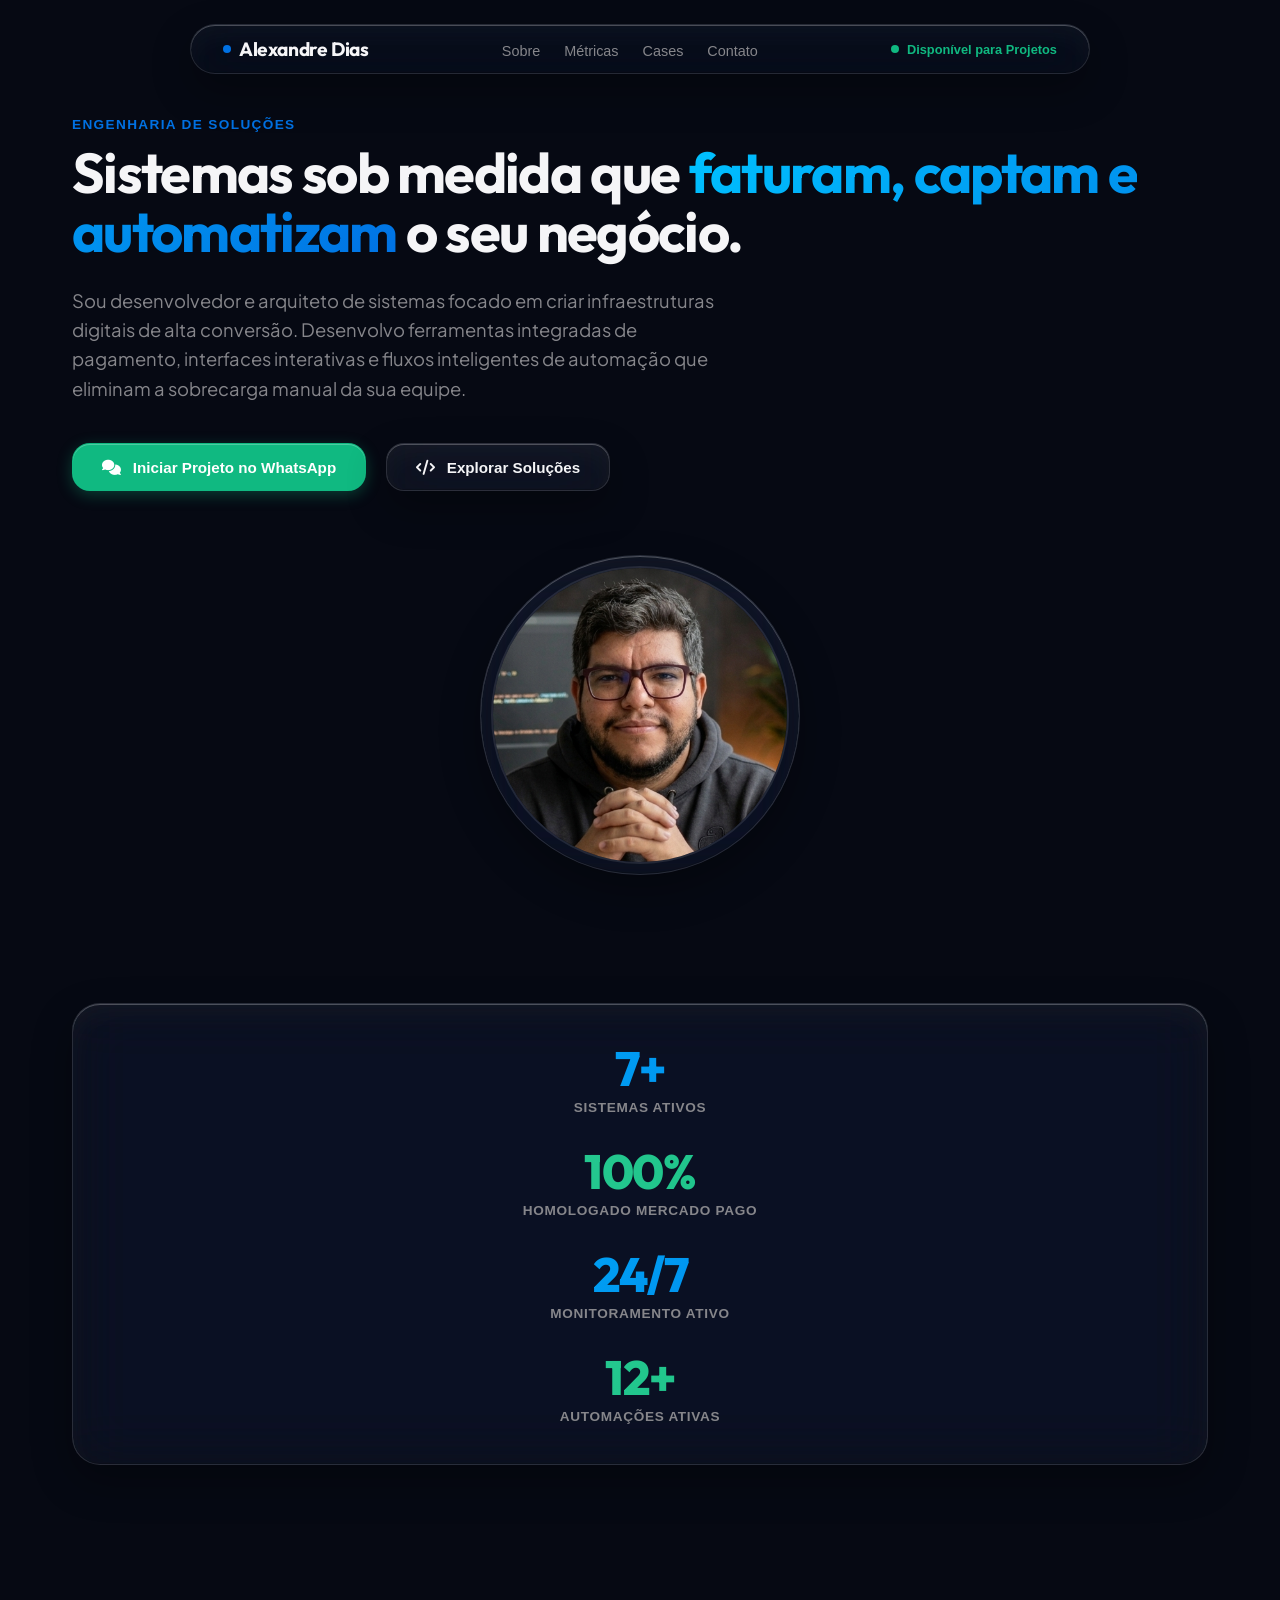
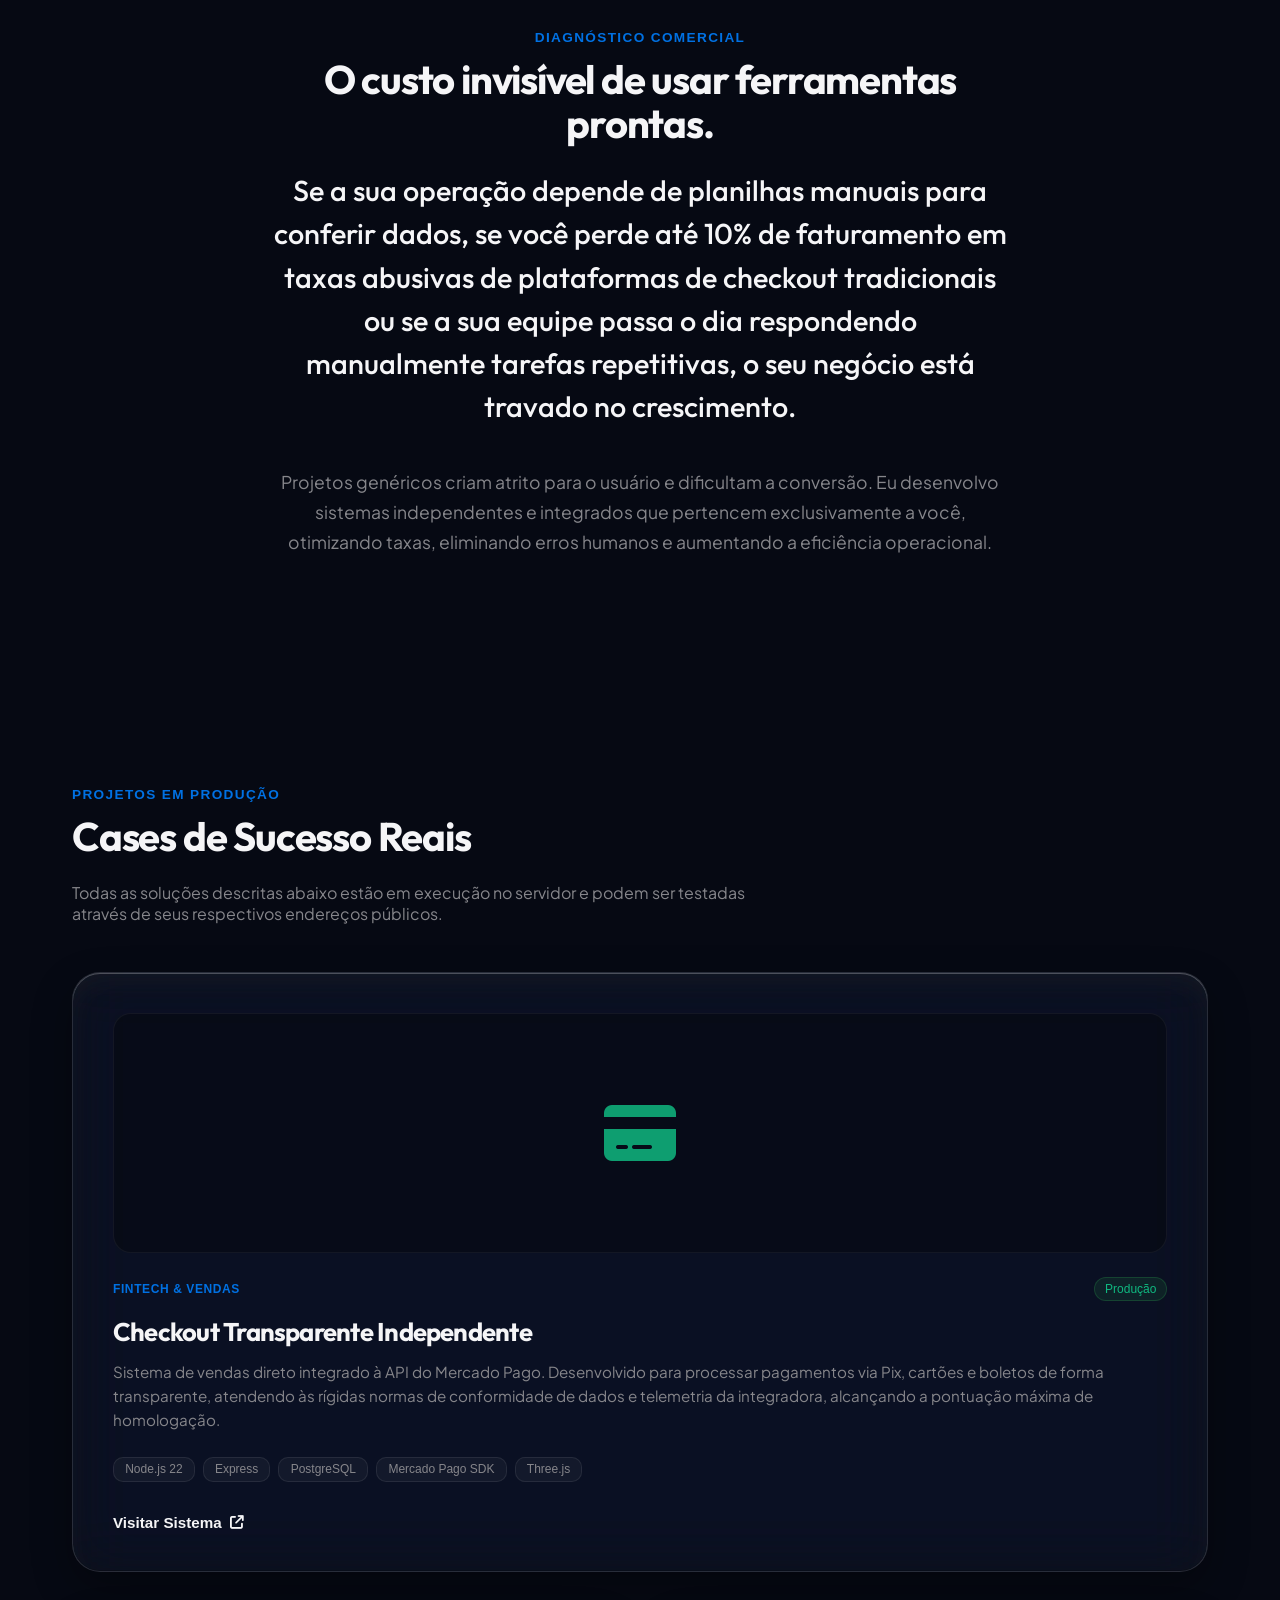
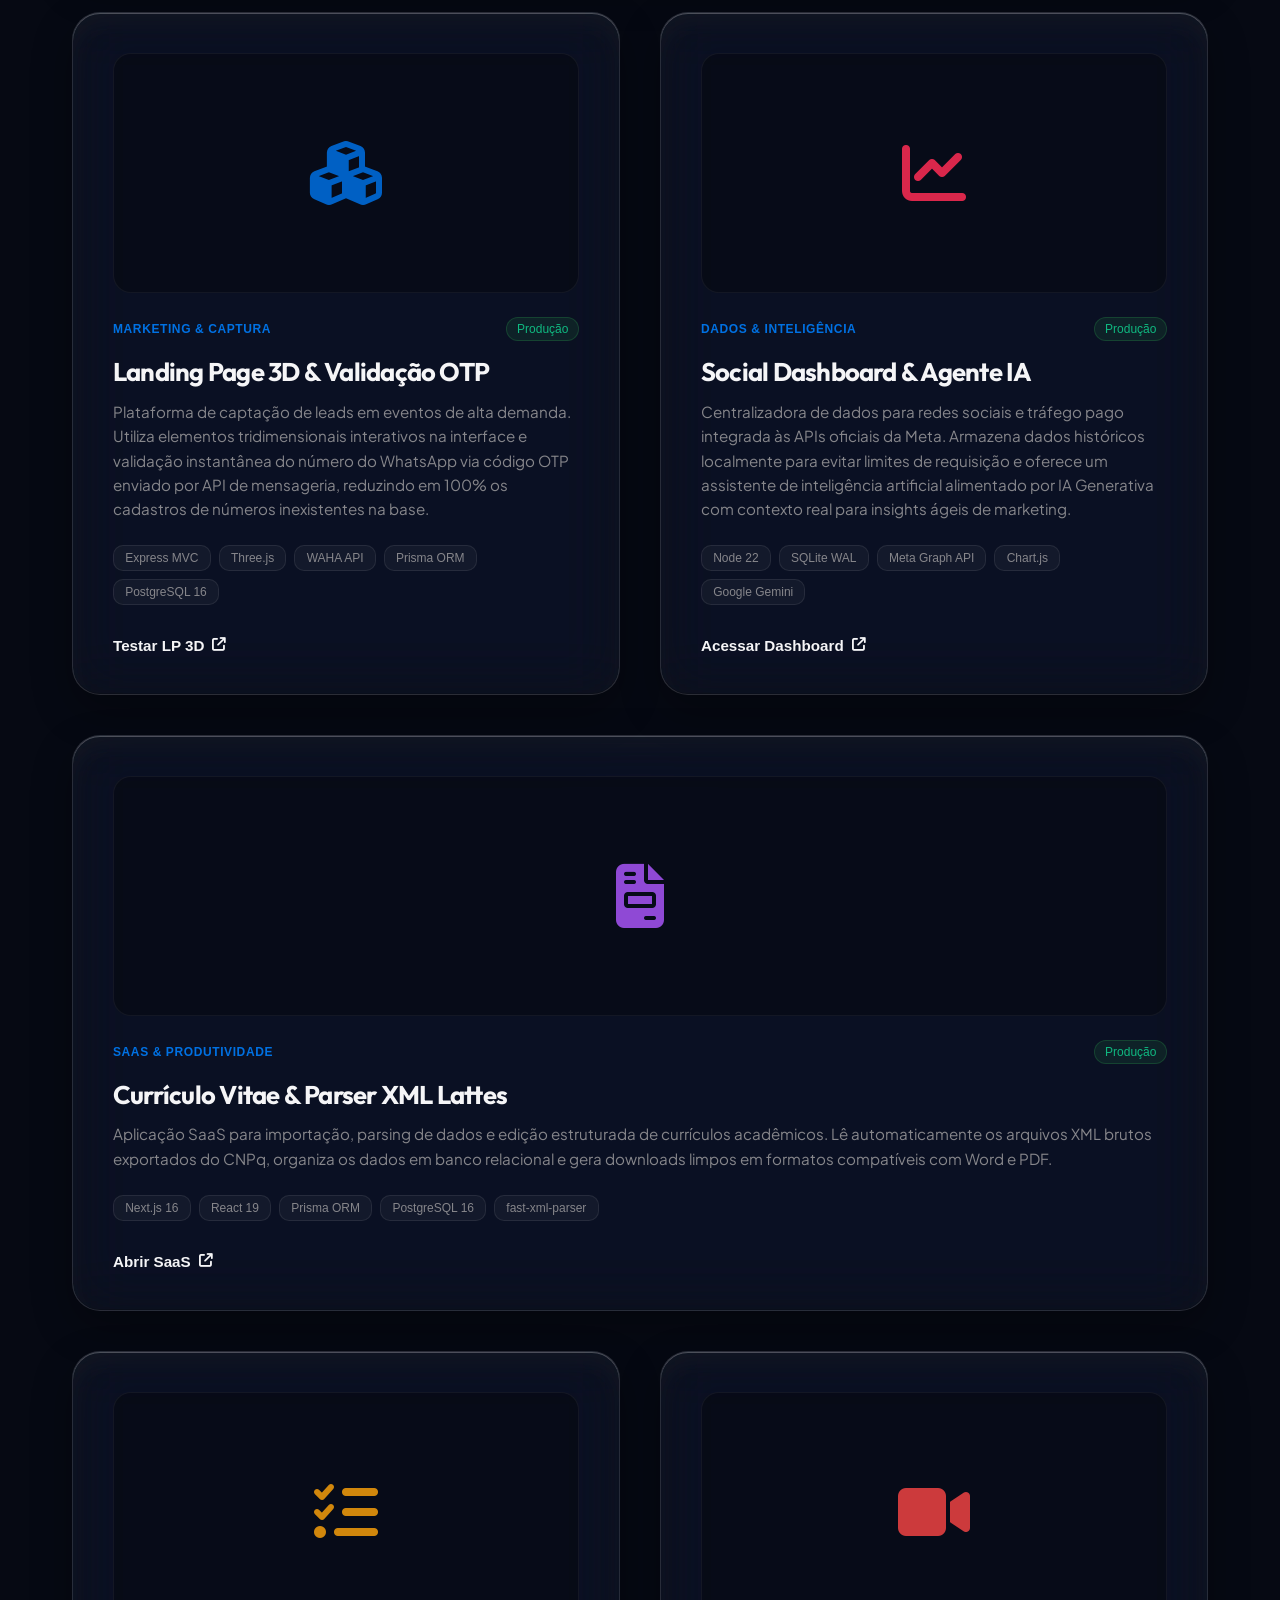
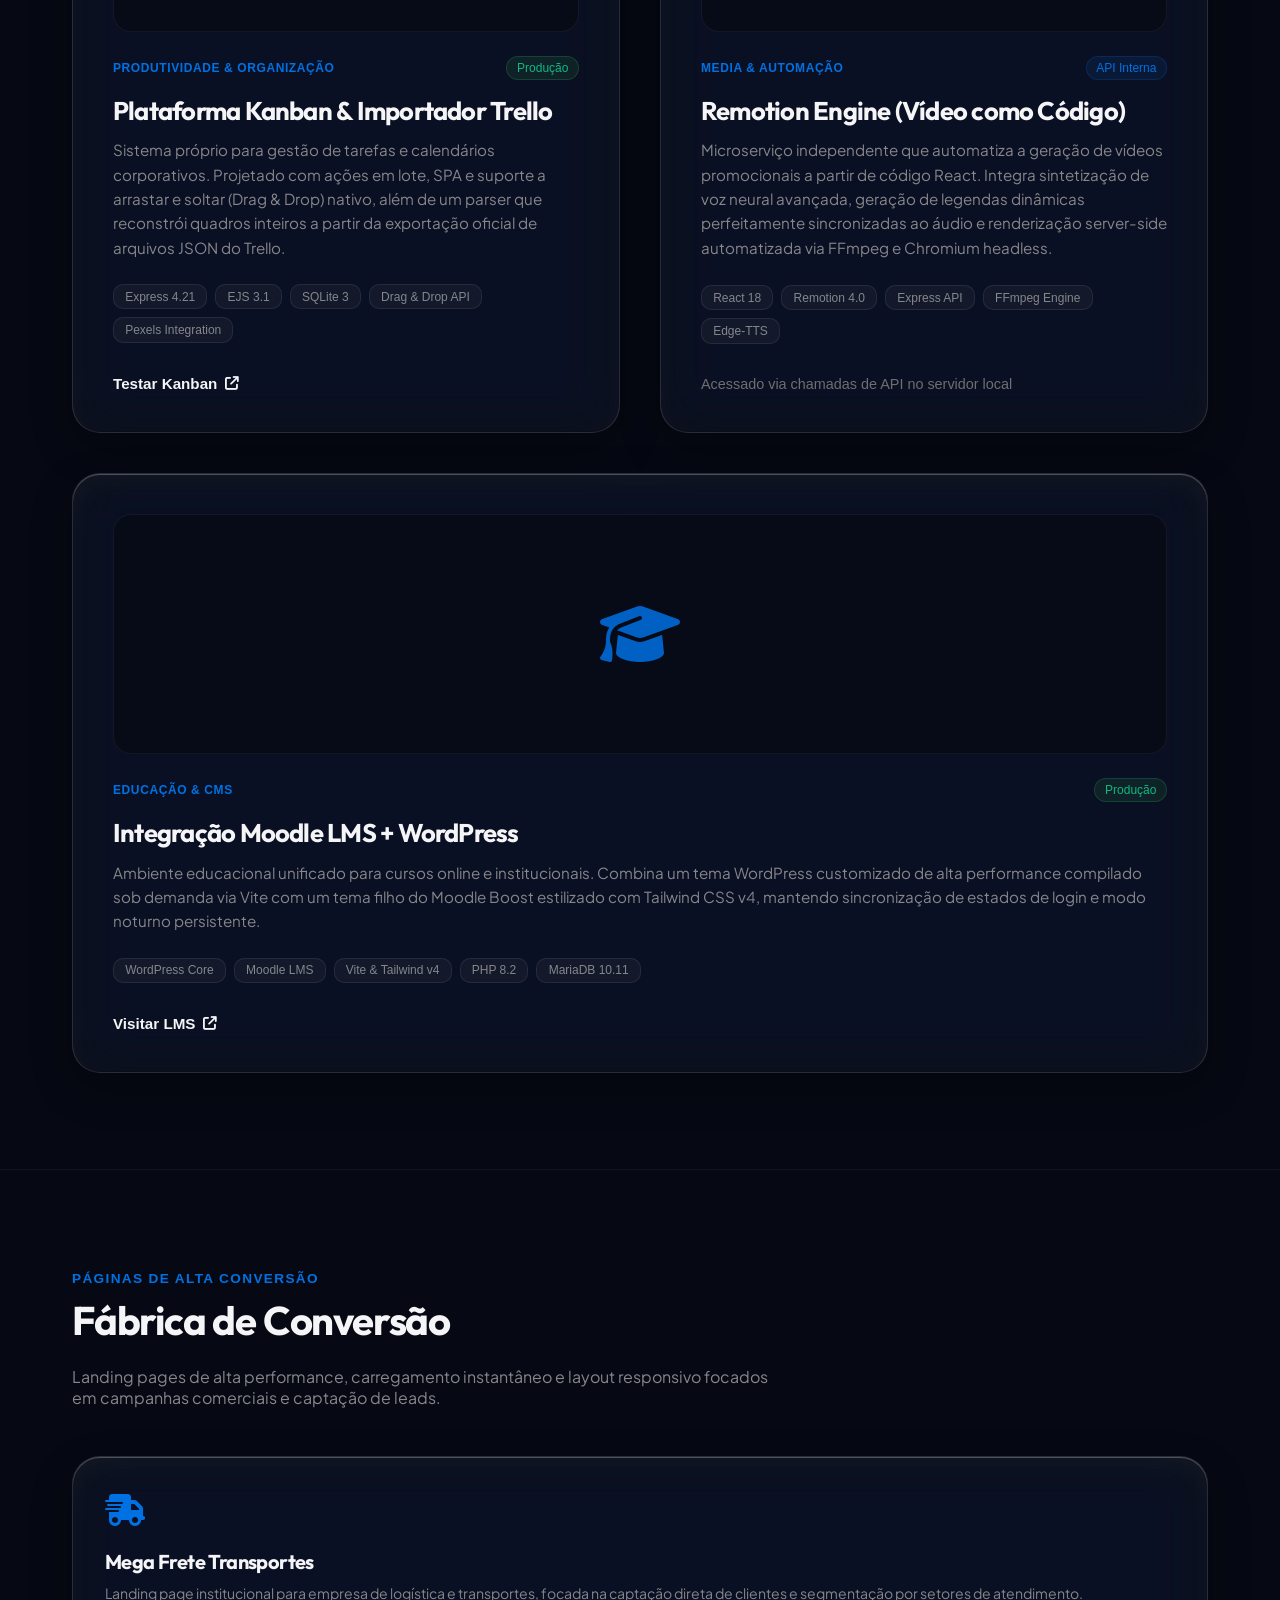
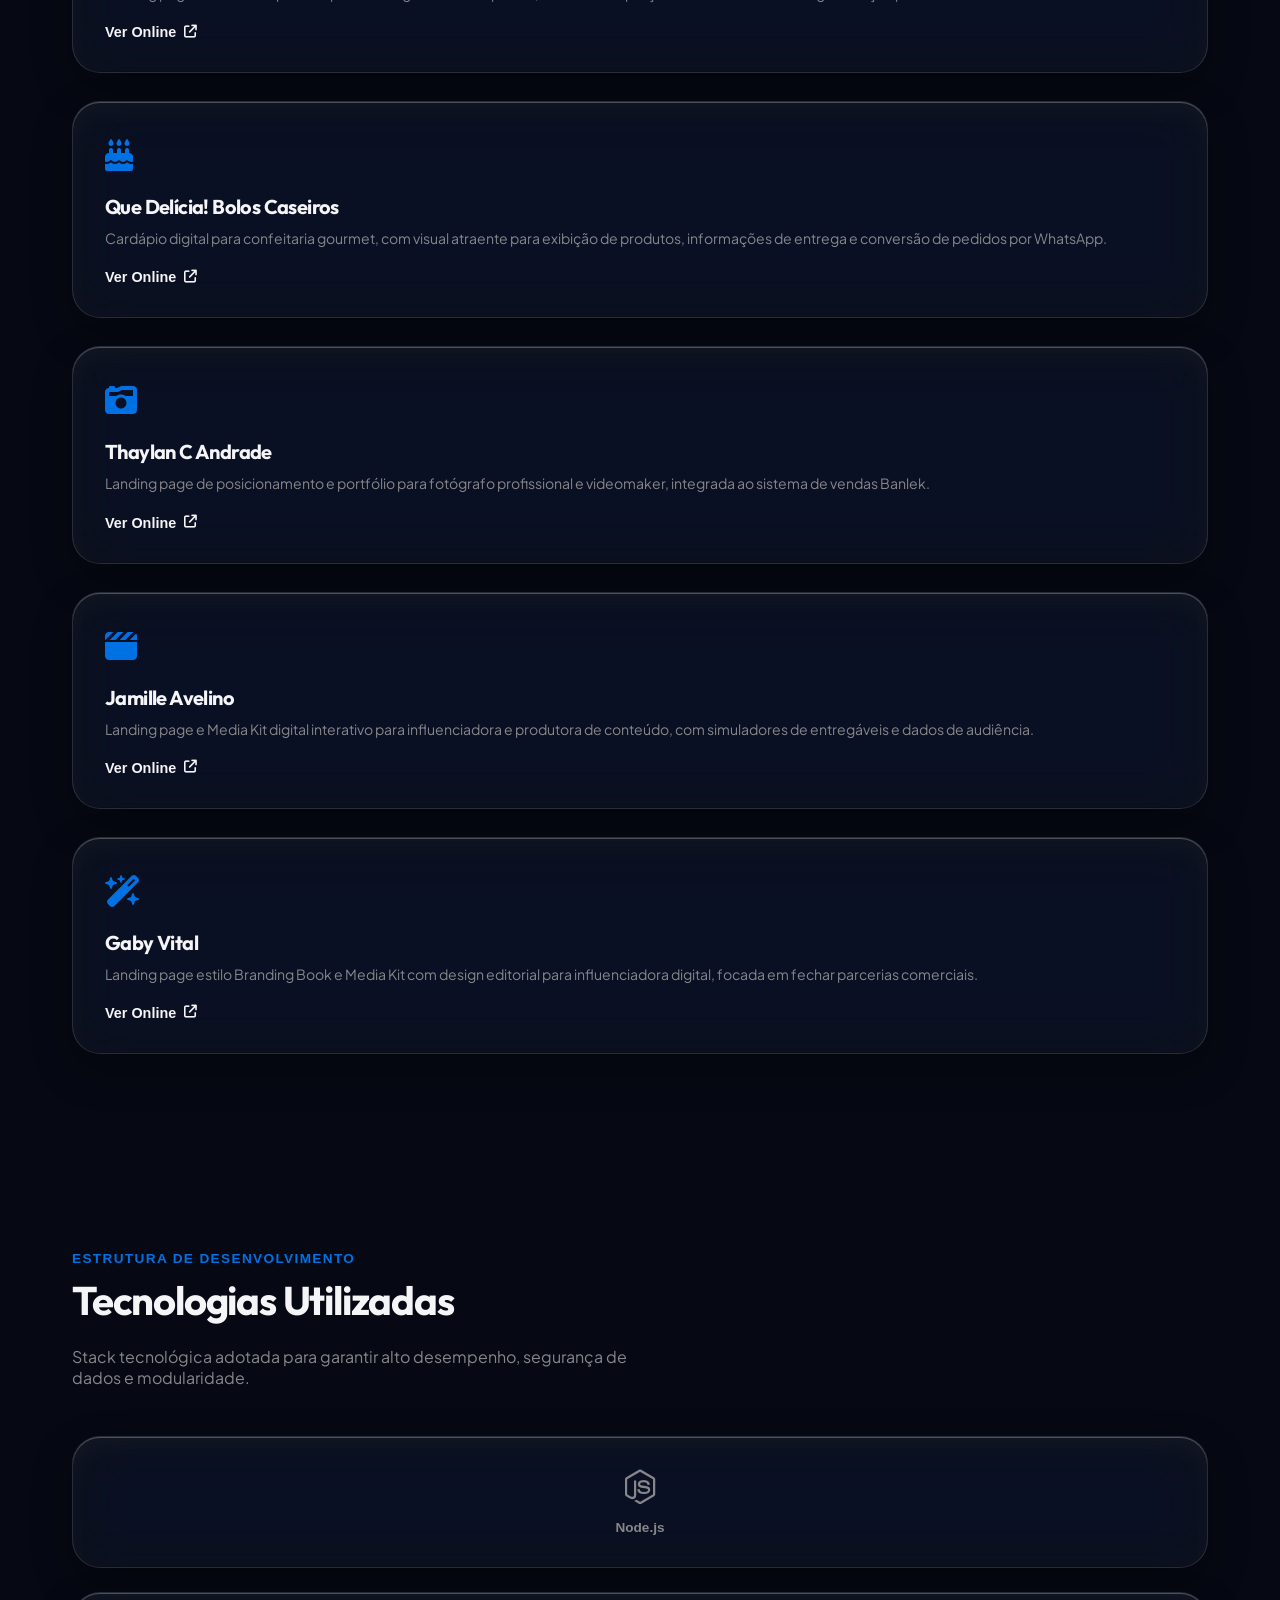
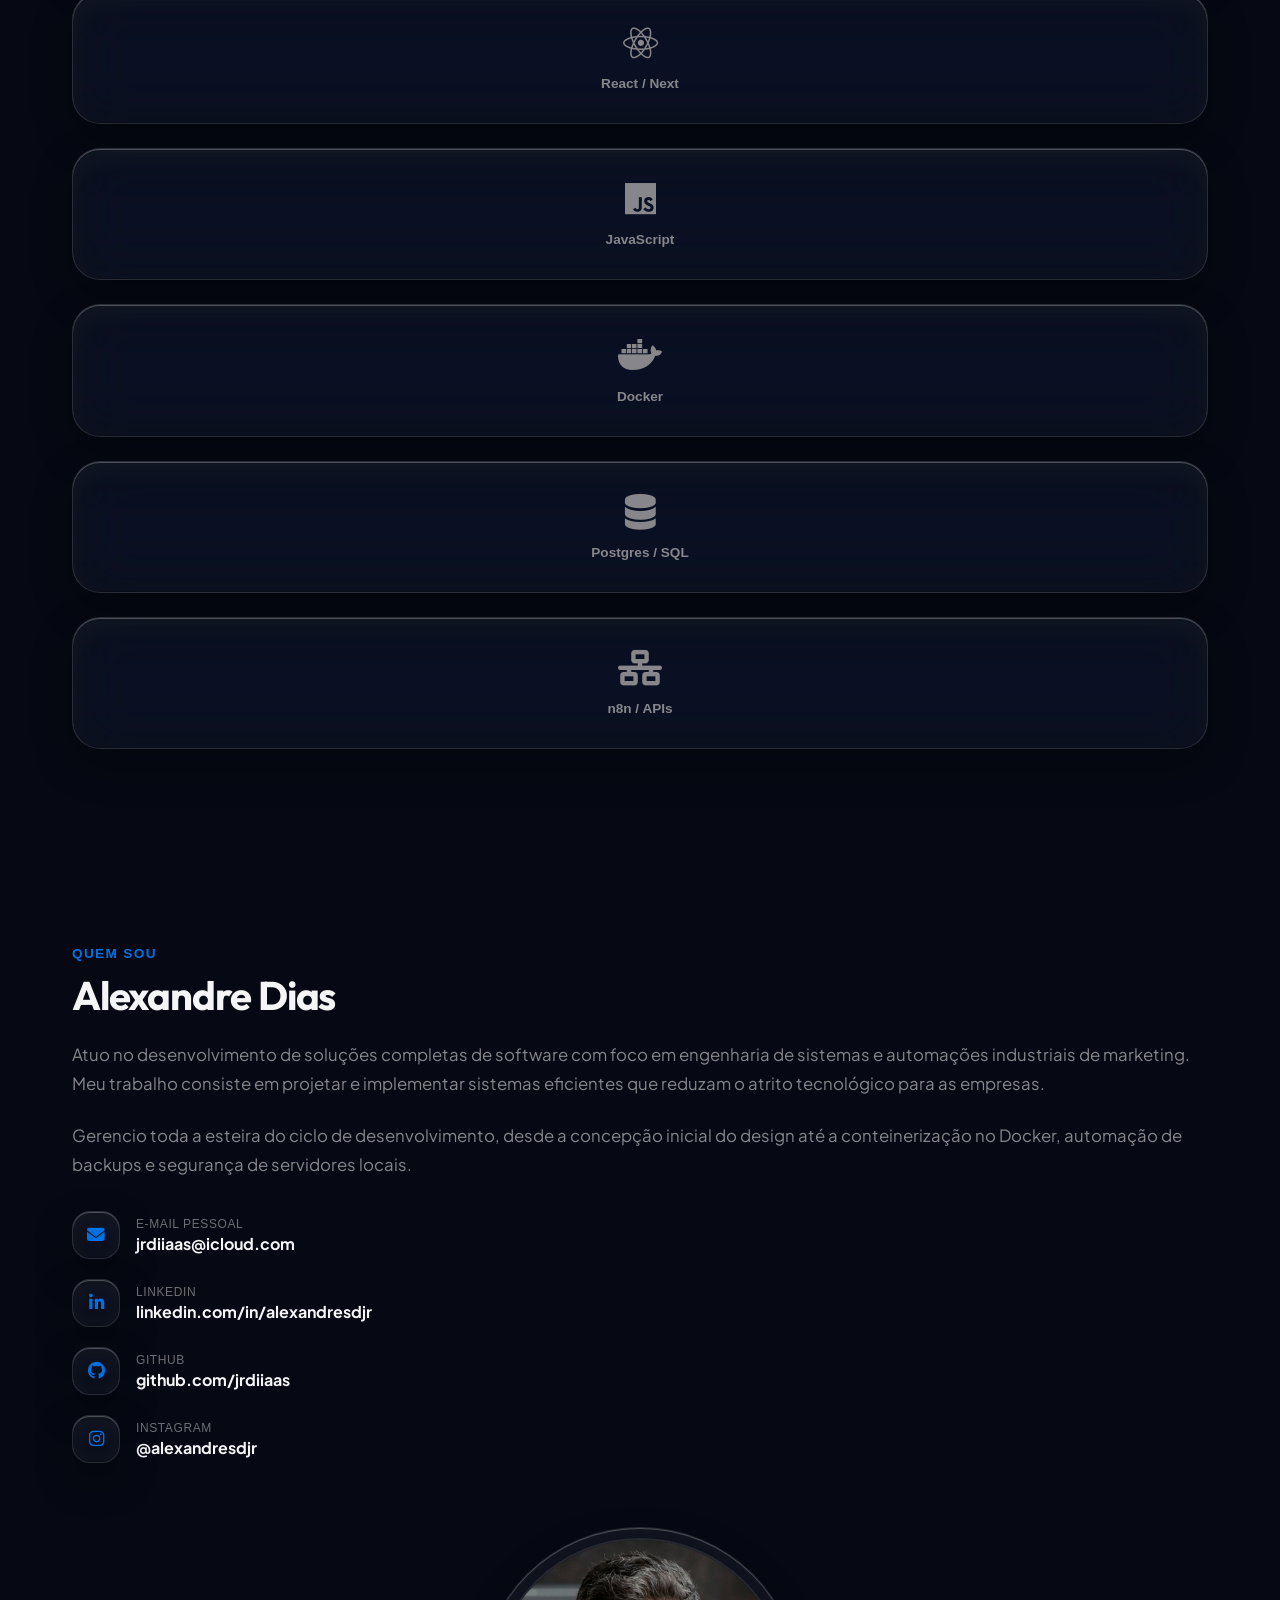
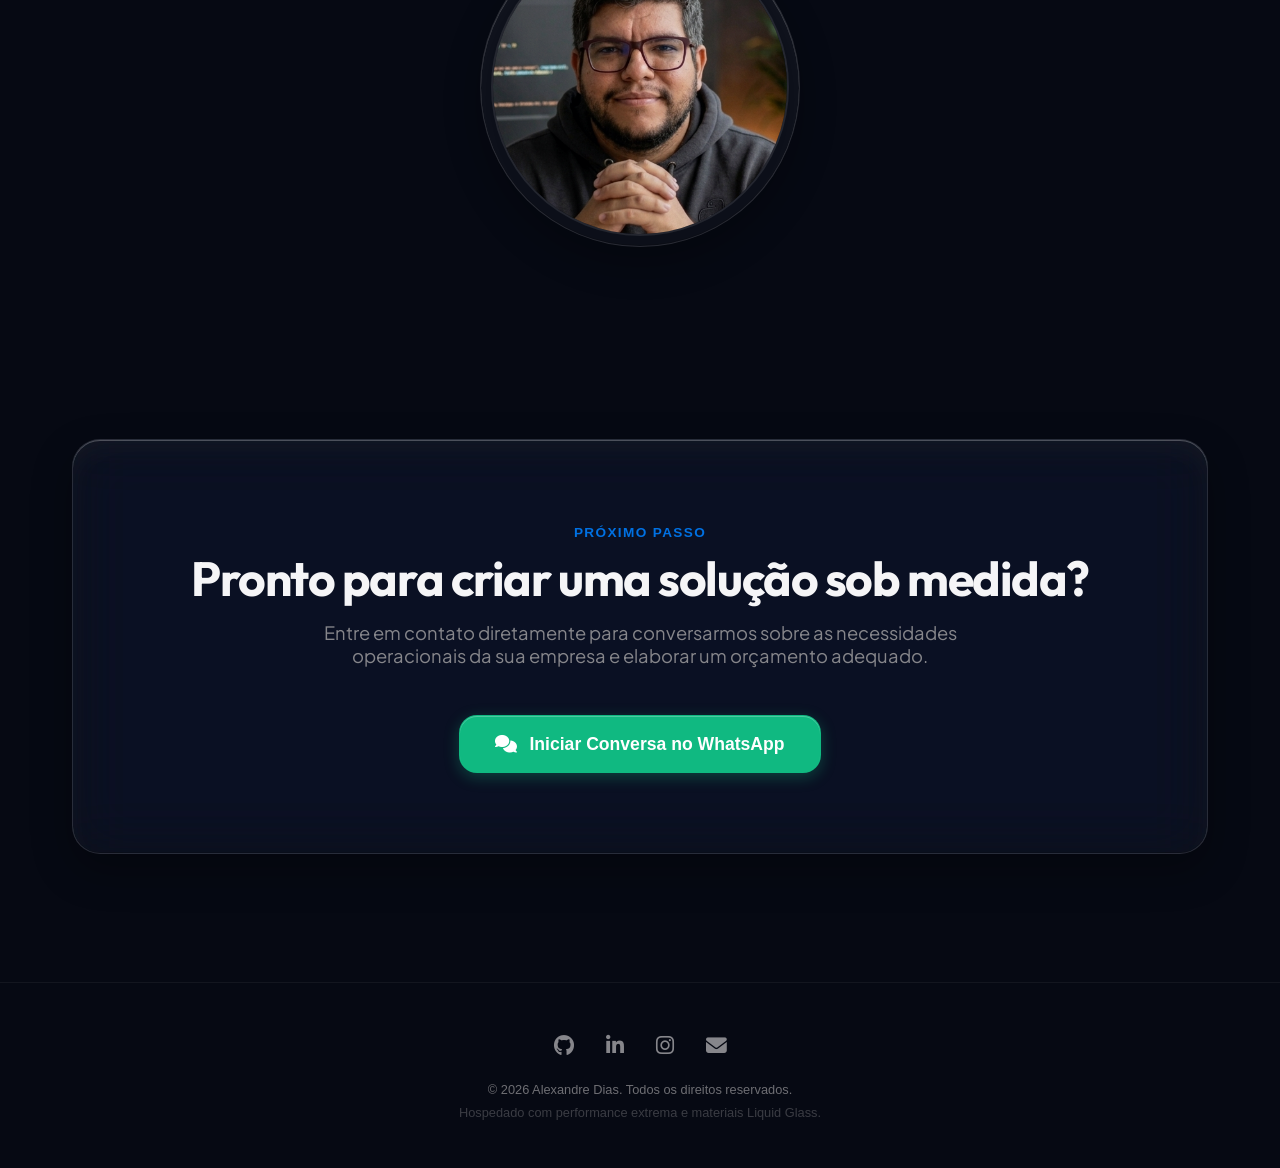
==== commit c2a4d24b: "feat: adiciona link do Instagram pessoal no index.html" ====
--- a/index.html
+++ b/index.html
@@ -496,6 +496,13 @@
               <strong>github.com/jrdiiaas</strong>
             </div>
           </div>
+          <div class="contact-meta-item">
+            <div class="meta-icon-glass"><i class="fa-brands fa-instagram"></i></div>
+            <div class="meta-info">
+              <small>Instagram</small>
+              <strong>@alexandresdjr</strong>
+            </div>
+          </div>
         </div>
       </div>
 
@@ -529,6 +536,7 @@
       <div class="footer-socials">
         <a href="https://github.com/jrdiiaas" target="_blank" title="GitHub"><i class="fa-brands fa-github"></i></a>
         <a href="https://linkedin.com/in/alexandresdjr" target="_blank" title="LinkedIn"><i class="fa-brands fa-linkedin-in"></i></a>
+        <a href="https://instagram.com/alexandresdjr" target="_blank" title="Instagram"><i class="fa-brands fa-instagram"></i></a>
         <a href="mailto:jrdiiaas@icloud.com" title="E-mail"><i class="fa-solid fa-envelope"></i></a>
       </div>
       <p>&copy; 2026 Alexandre Dias. Todos os direitos reservados.</p>
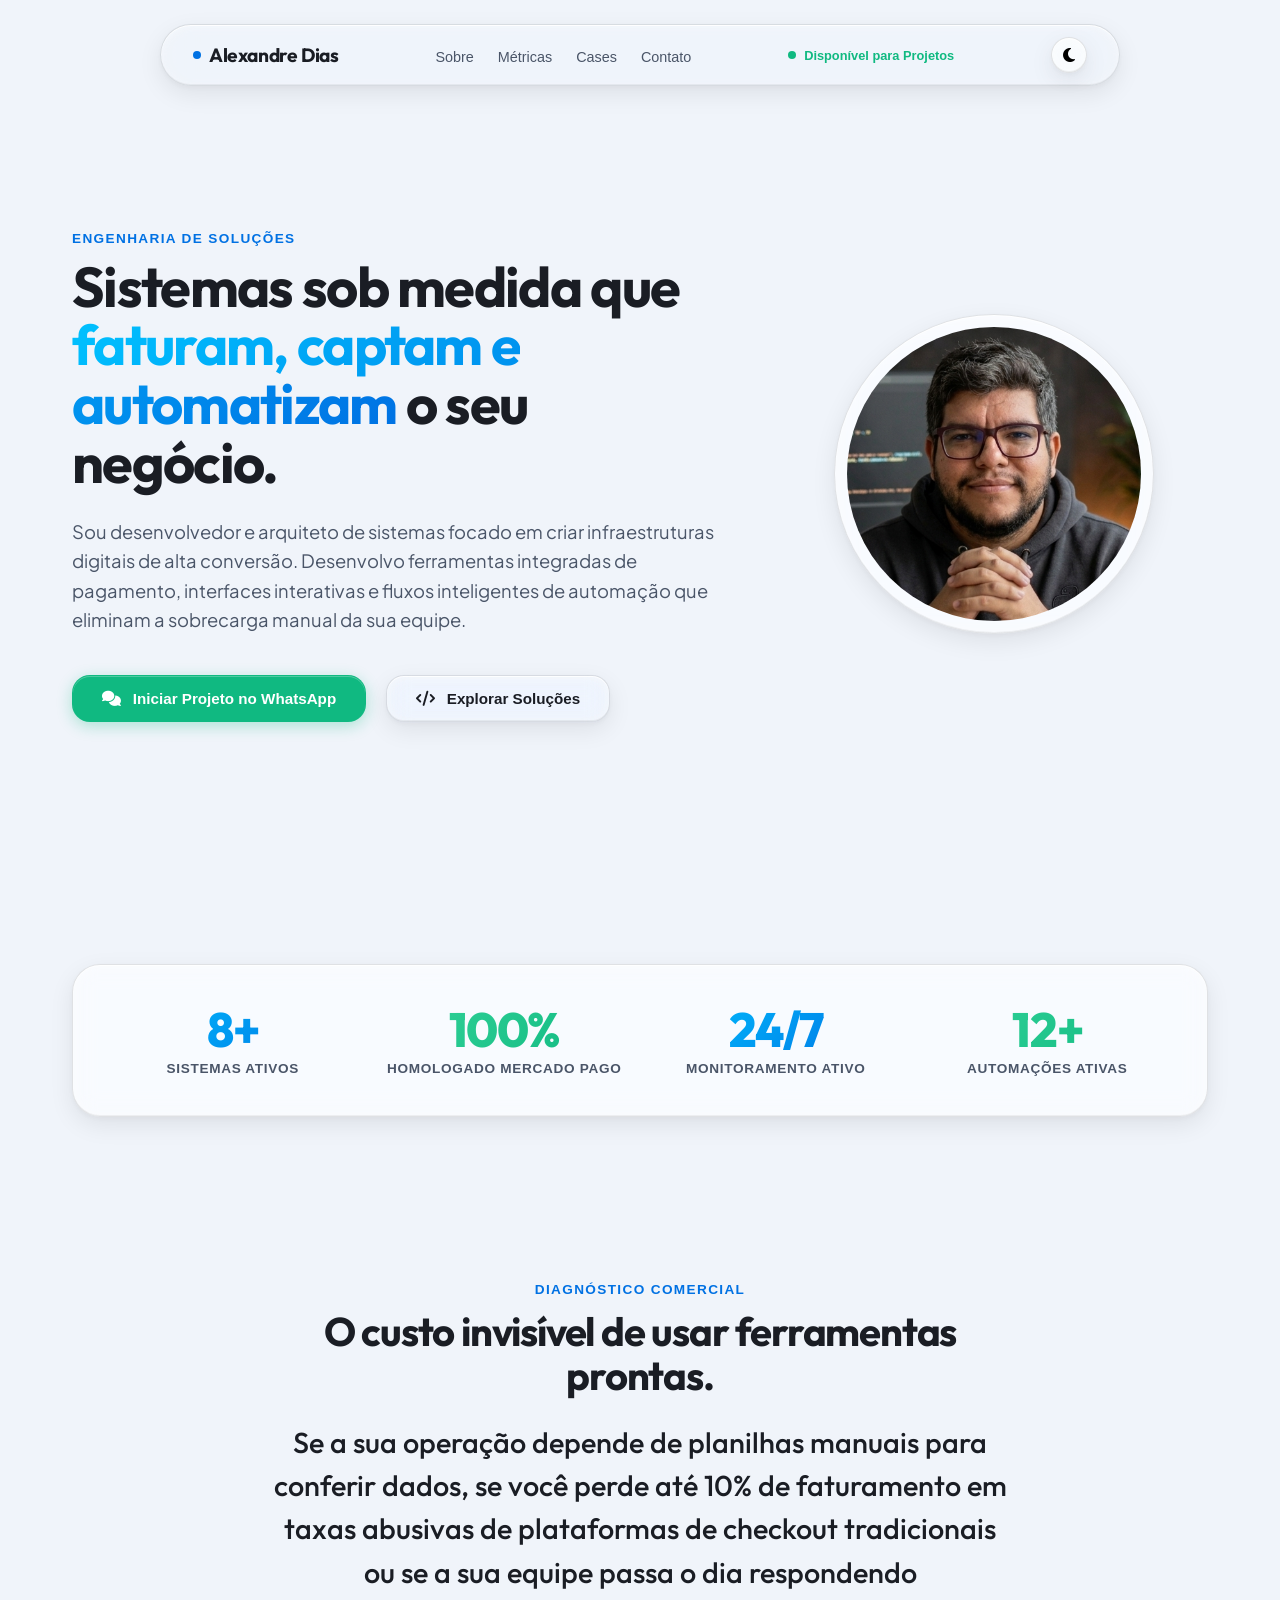
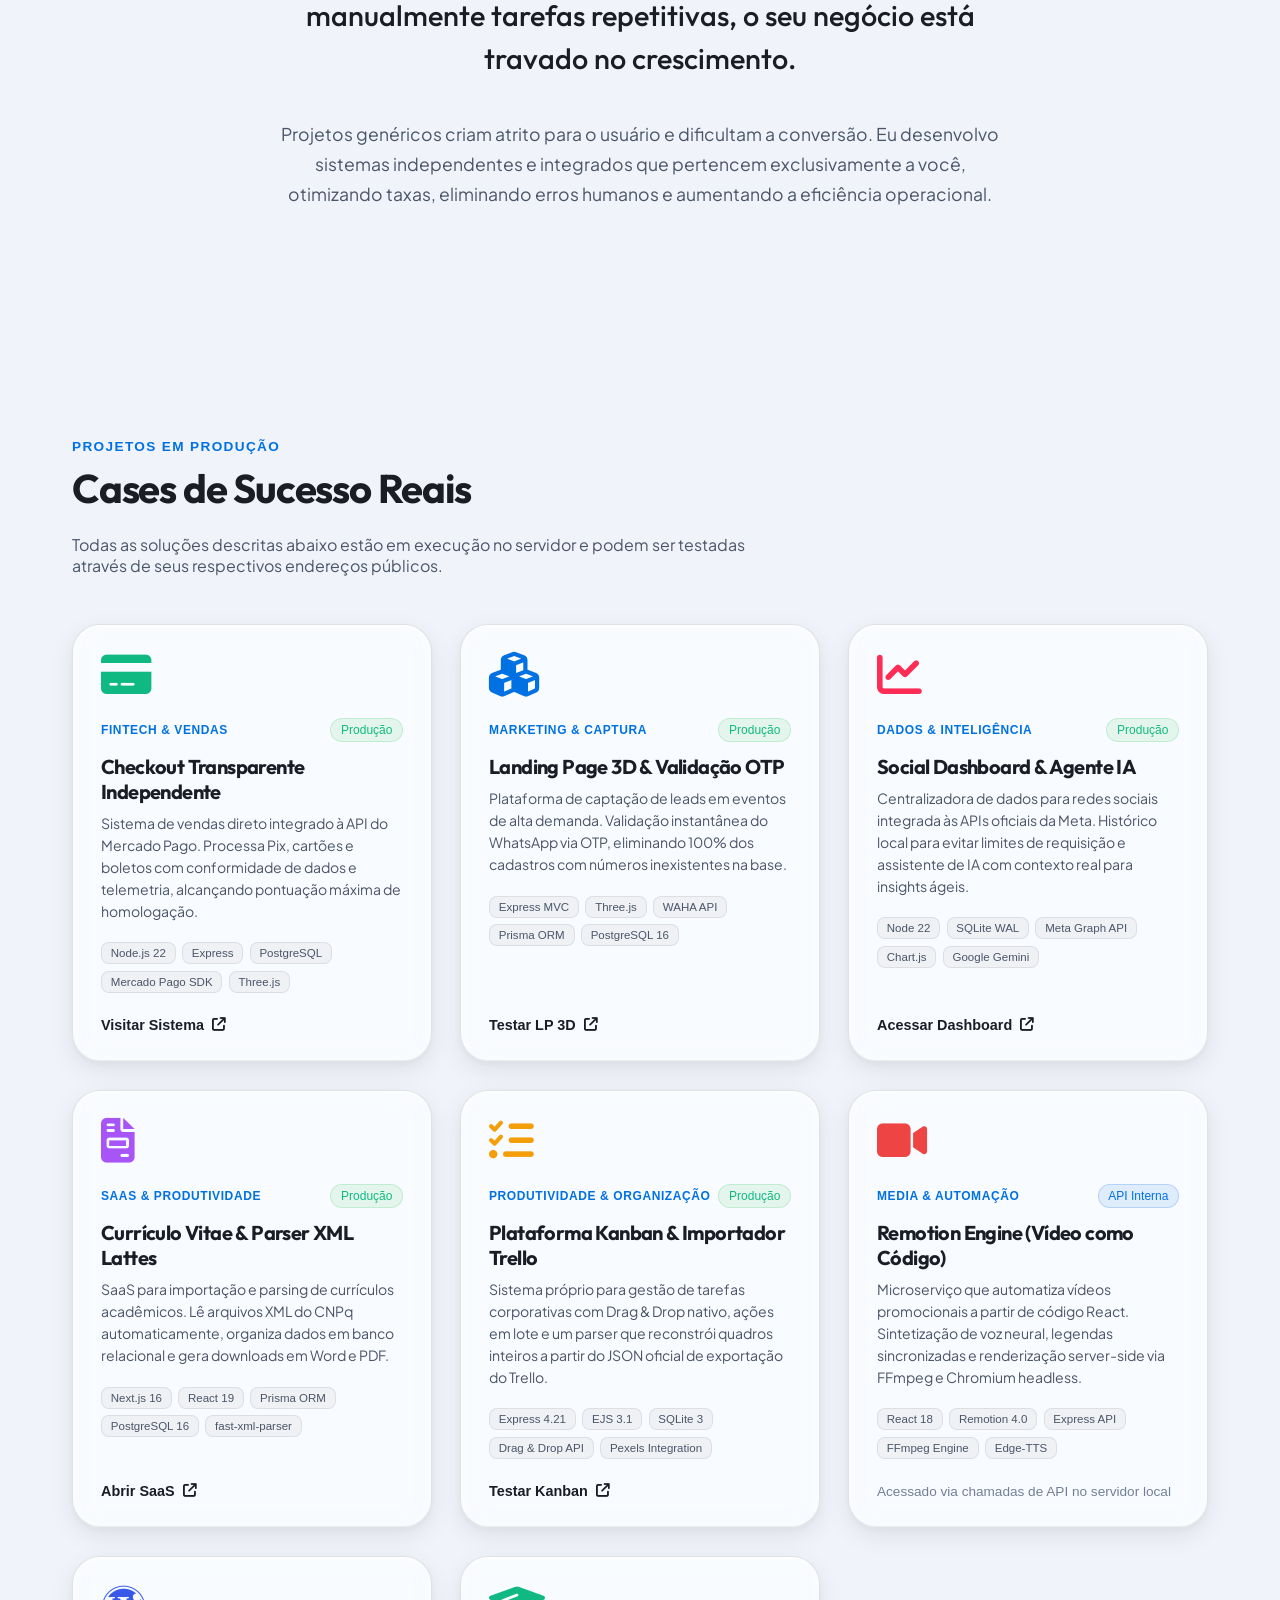
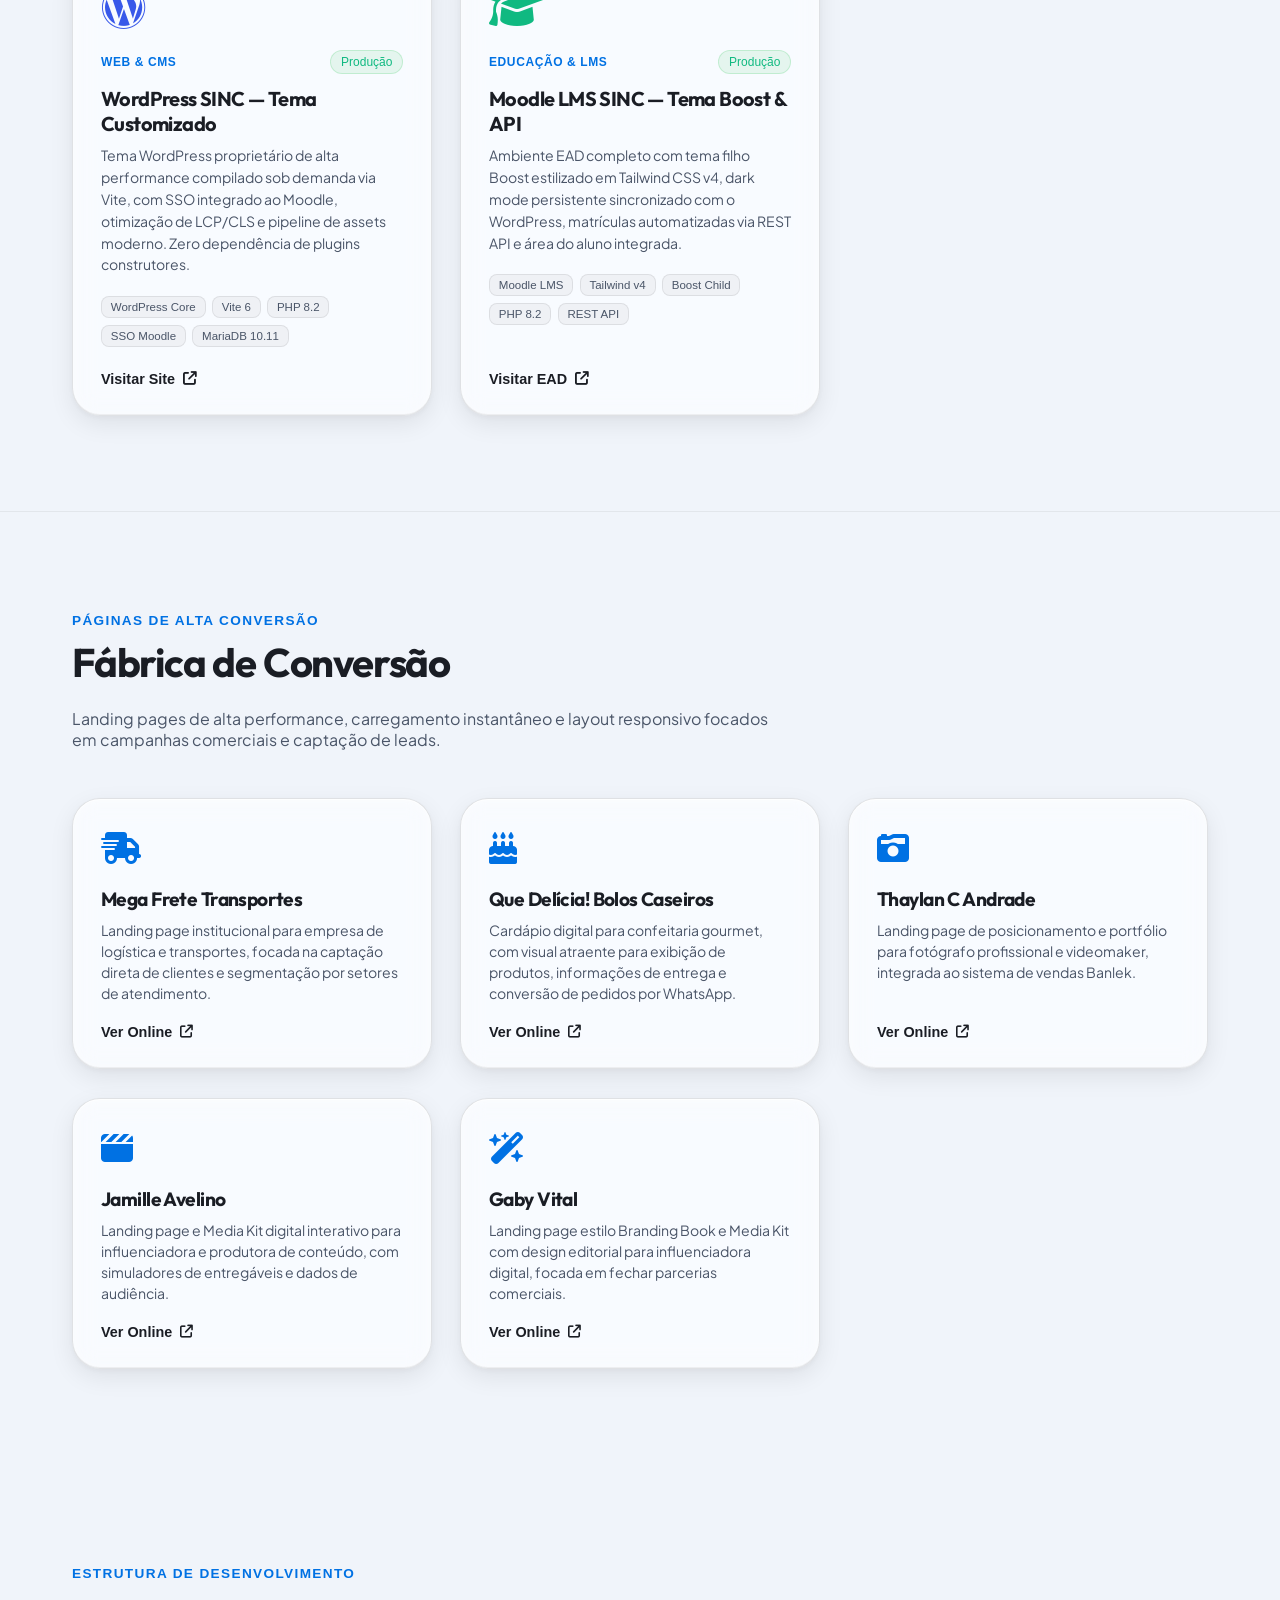
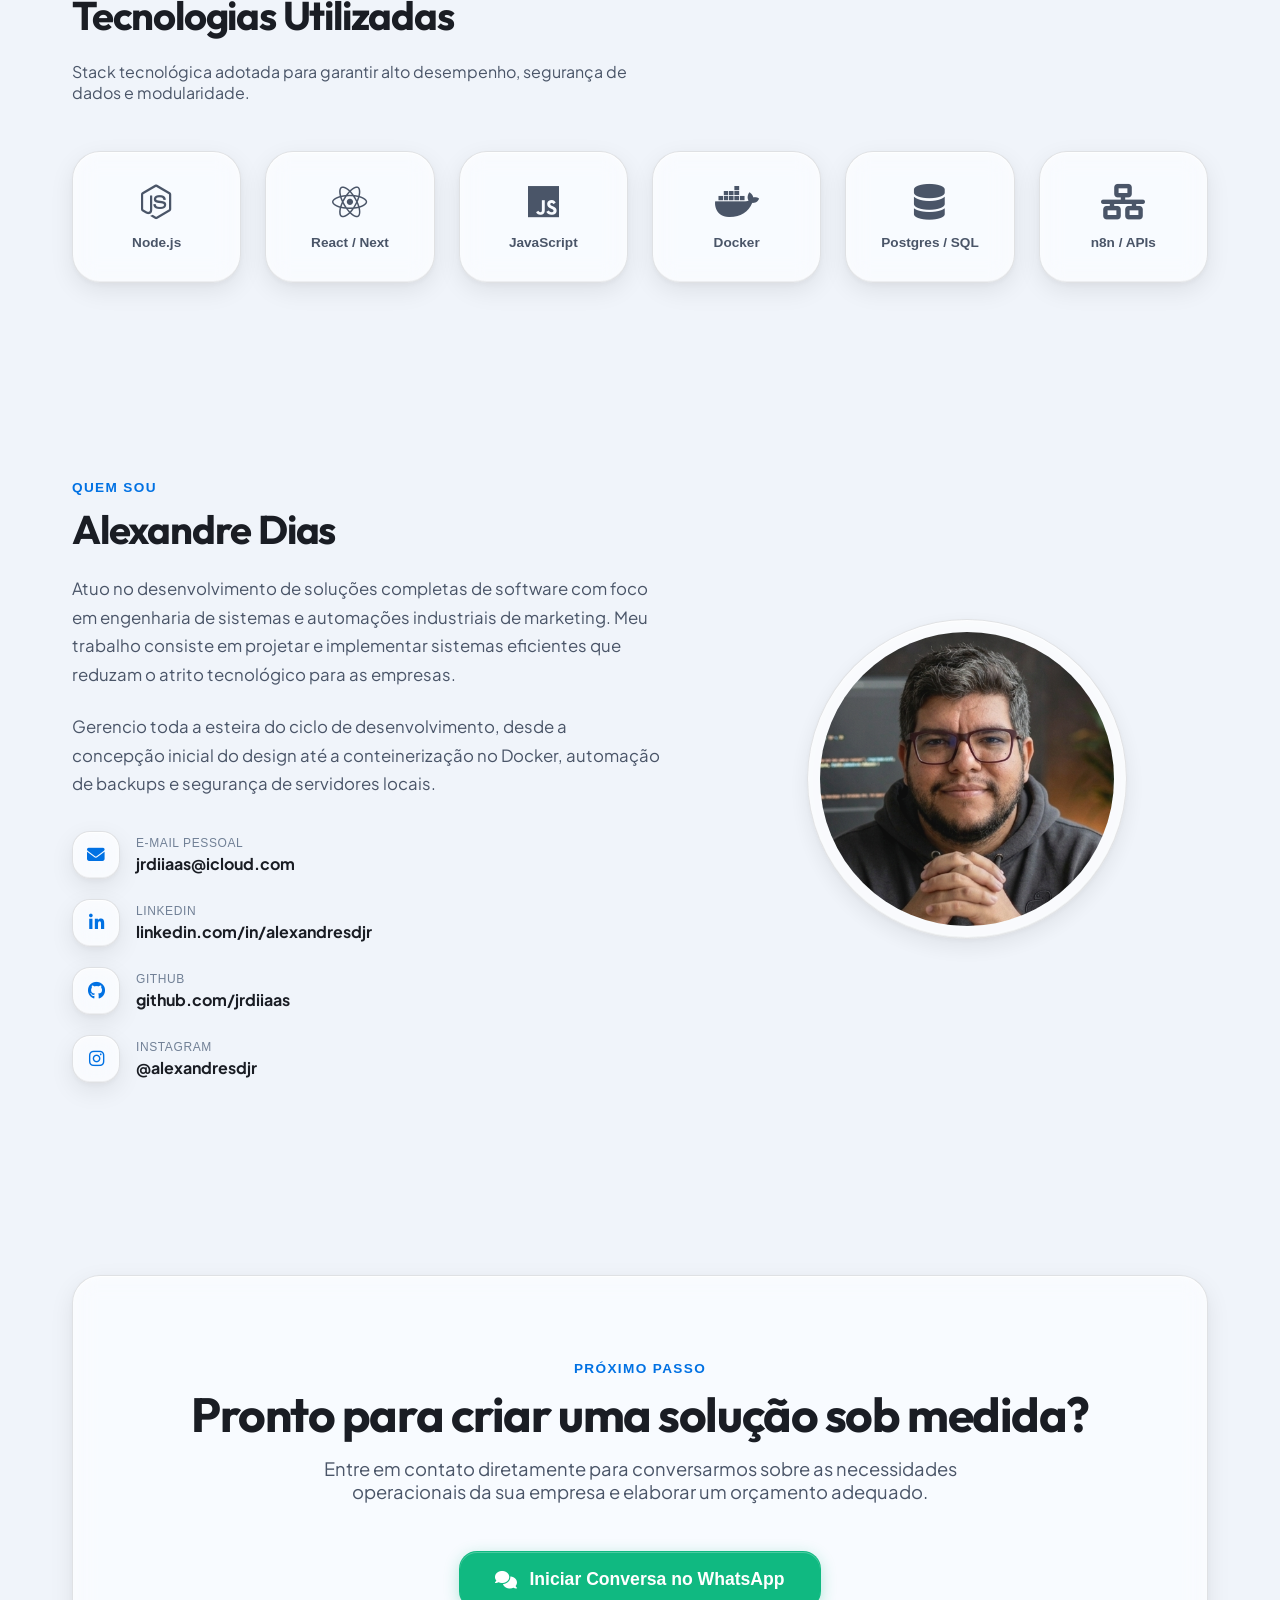
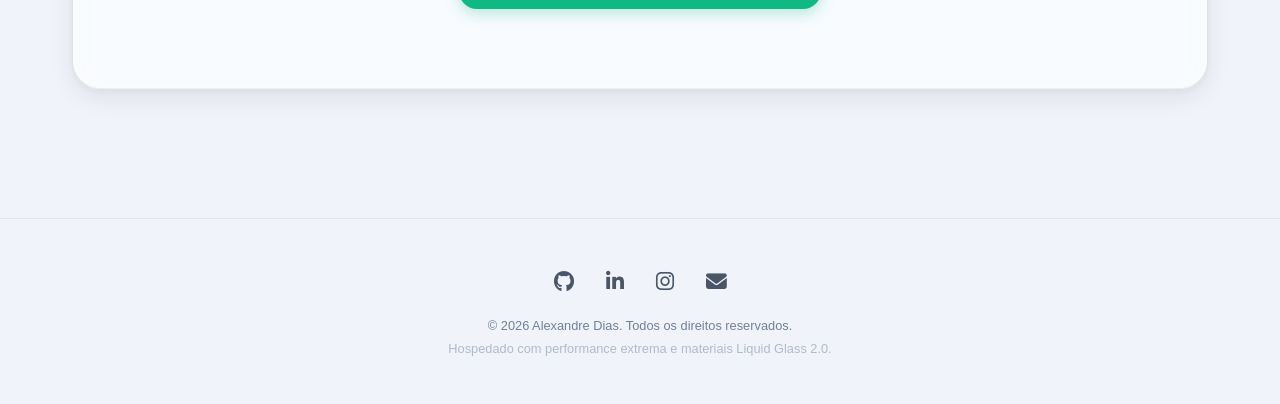
==== commit b51d463f: "feat(portfolio): liquid glass 2.0 - cases WP+Moodle separados, grid 3 colunas, cards compactos, tema" ====
--- a/index.html
+++ b/index.html
@@ -1,5 +1,5 @@
 <!DOCTYPE html>
-<html lang="pt-BR">
+<html lang="pt-BR" data-theme="dark">
 
 <head>
   <meta charset="UTF-8">
@@ -25,6 +25,16 @@
 
   <!-- Custom Stylesheet -->
   <link rel="stylesheet" href="styles.css">
+
+  <!-- Theme detection: aplica tema do SO antes do render -->
+  <script>
+    (function () {
+      const saved = localStorage.getItem('portfolio-theme');
+      const prefersDark = window.matchMedia('(prefers-color-scheme: dark)').matches;
+      const theme = saved || (prefersDark ? 'dark' : 'light');
+      document.documentElement.dataset.theme = theme;
+    })();
+  </script>
 </head>
 
 <body>
@@ -53,6 +63,10 @@
         <span class="pulse-dot"></span>
         Disponível para Projetos
       </div>
+      <!-- Botão de alternância de tema -->
+      <button id="theme-toggle" class="theme-toggle-btn" aria-label="Alternar tema claro/escuro" title="Alternar tema">
+        <i class="fa-solid fa-sun" id="theme-icon"></i>
+      </button>
     </div>
   </header>
 
@@ -88,7 +102,7 @@
     <div class="glass-container">
       <div class="glass-material metrics-strip">
         <div class="metric-item">
-          <div class="metric-number text-gradient-blue">7+</div>
+          <div class="metric-number text-gradient-blue">8+</div>
           <div class="metric-label">Sistemas Ativos</div>
         </div>
         <div class="metric-item">
@@ -134,23 +148,23 @@
 
         <!-- Case 1: Checkout Transparente -->
         <article class="glass-card case-card">
-          <div class="case-image-slot">
-            <i class="fa-solid fa-credit-card" style="font-size: 4rem; color: var(--apple-emerald); opacity: 0.85;"></i>
-          </div>
-          <div class="case-meta">
-            <span class="case-category">Fintech & Vendas</span>
-            <span class="case-status-badge">Produção</span>
-          </div>
-          <h3 class="case-title">Checkout Transparente Independente</h3>
-          <p class="case-description">
-            Sistema de vendas direto integrado à API do Mercado Pago. Desenvolvido para processar pagamentos via Pix, cartões e boletos de forma transparente, atendendo às rígidas normas de conformidade de dados e telemetria da integradora, alcançando a pontuação máxima de homologação.
-          </p>
-          <div class="case-tags">
-            <span class="case-tag">Node.js 22</span>
-            <span class="case-tag">Express</span>
-            <span class="case-tag">PostgreSQL</span>
-            <span class="case-tag">Mercado Pago SDK</span>
-            <span class="case-tag">Three.js</span>
+          <div>
+            <i class="fa-solid fa-credit-card case-icon-compact" style="color: var(--apple-emerald);"></i>
+            <div class="case-meta">
+              <span class="case-category">Fintech & Vendas</span>
+              <span class="case-status-badge">Produção</span>
+            </div>
+            <h3 class="case-title">Checkout Transparente Independente</h3>
+            <p class="case-description">
+              Sistema de vendas direto integrado à API do Mercado Pago. Processa Pix, cartões e boletos com conformidade de dados e telemetria, alcançando pontuação máxima de homologação.
+            </p>
+            <div class="case-tags">
+              <span class="case-tag">Node.js 22</span>
+              <span class="case-tag">Express</span>
+              <span class="case-tag">PostgreSQL</span>
+              <span class="case-tag">Mercado Pago SDK</span>
+              <span class="case-tag">Three.js</span>
+            </div>
           </div>
           <a href="https://automacoes.escolasinc.com.br" target="_blank" class="case-action-link">
             <span>Visitar Sistema</span>
@@ -160,23 +174,23 @@
 
         <!-- Case 2: LP 3D & WhatsApp OTP -->
         <article class="glass-card case-card">
-          <div class="case-image-slot">
-            <i class="fa-solid fa-cubes" style="font-size: 4rem; color: var(--apple-blue); opacity: 0.85;"></i>
-          </div>
-          <div class="case-meta">
-            <span class="case-category">Marketing & Captura</span>
-            <span class="case-status-badge">Produção</span>
-          </div>
-          <h3 class="case-title">Landing Page 3D & Validação OTP</h3>
-          <p class="case-description">
-            Plataforma de captação de leads em eventos de alta demanda. Utiliza elementos tridimensionais interativos na interface e validação instantânea do número do WhatsApp via código OTP enviado por API de mensageria, reduzindo em 100% os cadastros de números inexistentes na base.
-          </p>
-          <div class="case-tags">
-            <span class="case-tag">Express MVC</span>
-            <span class="case-tag">Three.js</span>
-            <span class="case-tag">WAHA API</span>
-            <span class="case-tag">Prisma ORM</span>
-            <span class="case-tag">PostgreSQL 16</span>
+          <div>
+            <i class="fa-solid fa-cubes case-icon-compact" style="color: var(--apple-blue);"></i>
+            <div class="case-meta">
+              <span class="case-category">Marketing & Captura</span>
+              <span class="case-status-badge">Produção</span>
+            </div>
+            <h3 class="case-title">Landing Page 3D & Validação OTP</h3>
+            <p class="case-description">
+              Plataforma de captação de leads em eventos de alta demanda. Validação instantânea do WhatsApp via OTP, eliminando 100% dos cadastros com números inexistentes na base.
+            </p>
+            <div class="case-tags">
+              <span class="case-tag">Express MVC</span>
+              <span class="case-tag">Three.js</span>
+              <span class="case-tag">WAHA API</span>
+              <span class="case-tag">Prisma ORM</span>
+              <span class="case-tag">PostgreSQL 16</span>
+            </div>
           </div>
           <a href="https://marketing.escolasinc.com.br" target="_blank" class="case-action-link">
             <span>Testar LP 3D</span>
@@ -186,23 +200,23 @@
 
         <!-- Case 3: Social Dashboard & IA -->
         <article class="glass-card case-card">
-          <div class="case-image-slot">
-            <i class="fa-solid fa-chart-line" style="font-size: 4rem; color: #ff2d55; opacity: 0.85;"></i>
-          </div>
-          <div class="case-meta">
-            <span class="case-category">Dados & Inteligência</span>
-            <span class="case-status-badge">Produção</span>
-          </div>
-          <h3 class="case-title">Social Dashboard & Agente IA</h3>
-          <p class="case-description">
-            Centralizadora de dados para redes sociais e tráfego pago integrada às APIs oficiais da Meta. Armazena dados históricos localmente para evitar limites de requisição e oferece um assistente de inteligência artificial alimentado por IA Generativa com contexto real para insights ágeis de marketing.
-          </p>
-          <div class="case-tags">
-            <span class="case-tag">Node 22</span>
-            <span class="case-tag">SQLite WAL</span>
-            <span class="case-tag">Meta Graph API</span>
-            <span class="case-tag">Chart.js</span>
-            <span class="case-tag">Google Gemini</span>
+          <div>
+            <i class="fa-solid fa-chart-line case-icon-compact" style="color: #ff2d55;"></i>
+            <div class="case-meta">
+              <span class="case-category">Dados & Inteligência</span>
+              <span class="case-status-badge">Produção</span>
+            </div>
+            <h3 class="case-title">Social Dashboard & Agente IA</h3>
+            <p class="case-description">
+              Centralizadora de dados para redes sociais integrada às APIs oficiais da Meta. Histórico local para evitar limites de requisição e assistente de IA com contexto real para insights ágeis.
+            </p>
+            <div class="case-tags">
+              <span class="case-tag">Node 22</span>
+              <span class="case-tag">SQLite WAL</span>
+              <span class="case-tag">Meta Graph API</span>
+              <span class="case-tag">Chart.js</span>
+              <span class="case-tag">Google Gemini</span>
+            </div>
           </div>
           <a href="https://social.escolasinc.com.br" target="_blank" class="case-action-link">
             <span>Acessar Dashboard</span>
@@ -212,23 +226,23 @@
 
         <!-- Case 4: Currículo Vitae SINC -->
         <article class="glass-card case-card">
-          <div class="case-image-slot">
-            <i class="fa-solid fa-file-invoice" style="font-size: 4rem; color: #a855f7; opacity: 0.85;"></i>
-          </div>
-          <div class="case-meta">
-            <span class="case-category">SaaS & Produtividade</span>
-            <span class="case-status-badge">Produção</span>
-          </div>
-          <h3 class="case-title">Currículo Vitae & Parser XML Lattes</h3>
-          <p class="case-description">
-            Aplicação SaaS para importação, parsing de dados e edição estruturada de currículos acadêmicos. Lê automaticamente os arquivos XML brutos exportados do CNPq, organiza os dados em banco relacional e gera downloads limpos em formatos compatíveis com Word e PDF.
-          </p>
-          <div class="case-tags">
-            <span class="case-tag">Next.js 16</span>
-            <span class="case-tag">React 19</span>
-            <span class="case-tag">Prisma ORM</span>
-            <span class="case-tag">PostgreSQL 16</span>
-            <span class="case-tag">fast-xml-parser</span>
+          <div>
+            <i class="fa-solid fa-file-invoice case-icon-compact" style="color: #a855f7;"></i>
+            <div class="case-meta">
+              <span class="case-category">SaaS & Produtividade</span>
+              <span class="case-status-badge">Produção</span>
+            </div>
+            <h3 class="case-title">Currículo Vitae & Parser XML Lattes</h3>
+            <p class="case-description">
+              SaaS para importação e parsing de currículos acadêmicos. Lê arquivos XML do CNPq automaticamente, organiza dados em banco relacional e gera downloads em Word e PDF.
+            </p>
+            <div class="case-tags">
+              <span class="case-tag">Next.js 16</span>
+              <span class="case-tag">React 19</span>
+              <span class="case-tag">Prisma ORM</span>
+              <span class="case-tag">PostgreSQL 16</span>
+              <span class="case-tag">fast-xml-parser</span>
+            </div>
           </div>
           <a href="https://curriculo.escolasinc.com.br" target="_blank" class="case-action-link">
             <span>Abrir SaaS</span>
@@ -238,23 +252,23 @@
 
         <!-- Case 5: Agenda SINC -->
         <article class="glass-card case-card">
-          <div class="case-image-slot">
-            <i class="fa-solid fa-list-check" style="font-size: 4rem; color: #f59e0b; opacity: 0.85;"></i>
-          </div>
-          <div class="case-meta">
-            <span class="case-category">Produtividade & Organização</span>
-            <span class="case-status-badge">Produção</span>
-          </div>
-          <h3 class="case-title">Plataforma Kanban & Importador Trello</h3>
-          <p class="case-description">
-            Sistema próprio para gestão de tarefas e calendários corporativos. Projetado com ações em lote, SPA e suporte a arrastar e soltar (Drag & Drop) nativo, além de um parser que reconstrói quadros inteiros a partir da exportação oficial de arquivos JSON do Trello.
-          </p>
-          <div class="case-tags">
-            <span class="case-tag">Express 4.21</span>
-            <span class="case-tag">EJS 3.1</span>
-            <span class="case-tag">SQLite 3</span>
-            <span class="case-tag">Drag & Drop API</span>
-            <span class="case-tag">Pexels Integration</span>
+          <div>
+            <i class="fa-solid fa-list-check case-icon-compact" style="color: #f59e0b;"></i>
+            <div class="case-meta">
+              <span class="case-category">Produtividade & Organização</span>
+              <span class="case-status-badge">Produção</span>
+            </div>
+            <h3 class="case-title">Plataforma Kanban & Importador Trello</h3>
+            <p class="case-description">
+              Sistema próprio para gestão de tarefas corporativas com Drag & Drop nativo, ações em lote e um parser que reconstrói quadros inteiros a partir do JSON oficial de exportação do Trello.
+            </p>
+            <div class="case-tags">
+              <span class="case-tag">Express 4.21</span>
+              <span class="case-tag">EJS 3.1</span>
+              <span class="case-tag">SQLite 3</span>
+              <span class="case-tag">Drag & Drop API</span>
+              <span class="case-tag">Pexels Integration</span>
+            </div>
           </div>
           <a href="https://agenda.escolasinc.com.br" target="_blank" class="case-action-link">
             <span>Testar Kanban</span>
@@ -264,51 +278,77 @@
 
         <!-- Case 6: SINC Remotion Engine -->
         <article class="glass-card case-card">
-          <div class="case-image-slot">
-            <i class="fa-solid fa-video" style="font-size: 4rem; color: #ef4444; opacity: 0.85;"></i>
-          </div>
-          <div class="case-meta">
-            <span class="case-category">Media & Automação</span>
-            <span class="case-status-badge internal">API Interna</span>
-          </div>
-          <h3 class="case-title">Remotion Engine (Vídeo como Código)</h3>
-          <p class="case-description">
-            Microserviço independente que automatiza a geração de vídeos promocionais a partir de código React. Integra sintetização de voz neural avançada, geração de legendas dinâmicas perfeitamente sincronizadas ao áudio e renderização server-side automatizada via FFmpeg e Chromium headless.
-          </p>
-          <div class="case-tags">
-            <span class="case-tag">React 18</span>
-            <span class="case-tag">Remotion 4.0</span>
-            <span class="case-tag">Express API</span>
-            <span class="case-tag">FFmpeg Engine</span>
-            <span class="case-tag">Edge-TTS</span>
-          </div>
-          <span style="font-family: var(--font-sans); font-size: 0.9rem; color: var(--text-muted); display: block; margin-top: auto;">
+          <div>
+            <i class="fa-solid fa-video case-icon-compact" style="color: #ef4444;"></i>
+            <div class="case-meta">
+              <span class="case-category">Media & Automação</span>
+              <span class="case-status-badge internal">API Interna</span>
+            </div>
+            <h3 class="case-title">Remotion Engine (Vídeo como Código)</h3>
+            <p class="case-description">
+              Microserviço que automatiza vídeos promocionais a partir de código React. Sintetização de voz neural, legendas sincronizadas e renderização server-side via FFmpeg e Chromium headless.
+            </p>
+            <div class="case-tags">
+              <span class="case-tag">React 18</span>
+              <span class="case-tag">Remotion 4.0</span>
+              <span class="case-tag">Express API</span>
+              <span class="case-tag">FFmpeg Engine</span>
+              <span class="case-tag">Edge-TTS</span>
+            </div>
+          </div>
+          <span style="font-family: var(--font-sans); font-size: 0.85rem; color: var(--text-muted); display: block; margin-top: auto;">
             Acessado via chamadas de API no servidor local
           </span>
         </article>
 
-        <!-- Case 7: Ecossistema de Ensino -->
-        <article class="glass-card case-card">
-          <div class="case-image-slot">
-            <i class="fa-solid fa-graduation-cap" style="font-size: 4rem; color: var(--apple-blue); opacity: 0.85;"></i>
-          </div>
-          <div class="case-meta">
-            <span class="case-category">Educação & CMS</span>
-            <span class="case-status-badge">Produção</span>
-          </div>
-          <h3 class="case-title">Integração Moodle LMS + WordPress</h3>
-          <p class="case-description">
-            Ambiente educacional unificado para cursos online e institucionais. Combina um tema WordPress customizado de alta performance compilado sob demanda via Vite com um tema filho do Moodle Boost estilizado com Tailwind CSS v4, mantendo sincronização de estados de login e modo noturno persistente.
-          </p>
-          <div class="case-tags">
-            <span class="case-tag">WordPress Core</span>
-            <span class="case-tag">Moodle LMS</span>
-            <span class="case-tag">Vite & Tailwind v4</span>
-            <span class="case-tag">PHP 8.2</span>
-            <span class="case-tag">MariaDB 10.11</span>
+        <!-- Case 7: WordPress SINC — case independente -->
+        <article class="glass-card case-card">
+          <div>
+            <i class="fa-brands fa-wordpress case-icon-compact" style="color: #3858e9;"></i>
+            <div class="case-meta">
+              <span class="case-category">Web & CMS</span>
+              <span class="case-status-badge">Produção</span>
+            </div>
+            <h3 class="case-title">WordPress SINC — Tema Customizado</h3>
+            <p class="case-description">
+              Tema WordPress proprietário de alta performance compilado sob demanda via Vite, com SSO integrado ao Moodle, otimização de LCP/CLS e pipeline de assets moderno. Zero dependência de plugins construtores.
+            </p>
+            <div class="case-tags">
+              <span class="case-tag">WordPress Core</span>
+              <span class="case-tag">Vite 6</span>
+              <span class="case-tag">PHP 8.2</span>
+              <span class="case-tag">SSO Moodle</span>
+              <span class="case-tag">MariaDB 10.11</span>
+            </div>
+          </div>
+          <a href="https://escolasinc.com.br" target="_blank" class="case-action-link">
+            <span>Visitar Site</span>
+            <i class="fa-solid fa-arrow-up-right-from-square"></i>
+          </a>
+        </article>
+
+        <!-- Case 8: Moodle LMS SINC — case independente -->
+        <article class="glass-card case-card">
+          <div>
+            <i class="fa-solid fa-graduation-cap case-icon-compact" style="color: var(--apple-emerald);"></i>
+            <div class="case-meta">
+              <span class="case-category">Educação & LMS</span>
+              <span class="case-status-badge">Produção</span>
+            </div>
+            <h3 class="case-title">Moodle LMS SINC — Tema Boost & API</h3>
+            <p class="case-description">
+              Ambiente EAD completo com tema filho Boost estilizado em Tailwind CSS v4, dark mode persistente sincronizado com o WordPress, matrículas automatizadas via REST API e área do aluno integrada.
+            </p>
+            <div class="case-tags">
+              <span class="case-tag">Moodle LMS</span>
+              <span class="case-tag">Tailwind v4</span>
+              <span class="case-tag">Boost Child</span>
+              <span class="case-tag">PHP 8.2</span>
+              <span class="case-tag">REST API</span>
+            </div>
           </div>
           <a href="https://ead.escolasinc.com.br" target="_blank" class="case-action-link">
-            <span>Visitar LMS</span>
+            <span>Visitar EAD</span>
             <i class="fa-solid fa-arrow-up-right-from-square"></i>
           </a>
         </article>
@@ -402,23 +442,6 @@
             <i class="fa-solid fa-arrow-up-right-from-square"></i>
           </a>
         </article>
-
-        <!-- Template para Nova LP (Comentado para uso futuro) -->
-        <!--
-        <article class="glass-card lp-card">
-          <div>
-            <div class="lp-icon"><i class="fa-solid fa-globe"></i></div>
-            <h3 class="lp-title">Nome do Seu Produto</h3>
-            <p class="lp-description">
-              Breve descrição de 1 ou 2 linhas sobre o objetivo comercial da Landing Page e o resultado que ela entrega.
-            </p>
-          </div>
-          <a href="./pasta-da-sua-lp/" target="_blank" class="lp-link">
-            <span>Ver Online</span>
-            <i class="fa-solid fa-arrow-up-right-from-square"></i>
-          </a>
-        </article>
-        -->
 
       </div>
     </div>
@@ -540,12 +563,44 @@
         <a href="mailto:jrdiiaas@icloud.com" title="E-mail"><i class="fa-solid fa-envelope"></i></a>
       </div>
       <p>&copy; 2026 Alexandre Dias. Todos os direitos reservados.</p>
-      <p style="margin-top: 0.5rem; opacity: 0.5;">Hospedado com performance extrema e materiais Liquid Glass.</p>
+      <p style="margin-top: 0.5rem; opacity: 0.5;">Hospedado com performance extrema e materiais Liquid Glass 2.0.</p>
     </div>
   </footer>
 
-  <!-- Apple Liquid Glass Interactive Modifier Script -->
+  <!-- Scripts -->
   <script>
+    // ========================================================================
+    // Theme Toggle (Light / Dark) com persistência localStorage
+    // ========================================================================
+    const themeToggleBtn = document.getElementById('theme-toggle');
+    const themeIcon = document.getElementById('theme-icon');
+    const html = document.documentElement;
+
+    function applyTheme(theme) {
+      html.dataset.theme = theme;
+      localStorage.setItem('portfolio-theme', theme);
+      if (theme === 'dark') {
+        themeIcon.className = 'fa-solid fa-sun';
+        themeToggleBtn.setAttribute('aria-label', 'Mudar para tema claro');
+        themeToggleBtn.setAttribute('title', 'Mudar para tema claro');
+      } else {
+        themeIcon.className = 'fa-solid fa-moon';
+        themeToggleBtn.setAttribute('aria-label', 'Mudar para tema escuro');
+        themeToggleBtn.setAttribute('title', 'Mudar para tema escuro');
+      }
+    }
+
+    // Inicializar ícone de acordo com o tema atual
+    applyTheme(html.dataset.theme || 'dark');
+
+    themeToggleBtn.addEventListener('click', () => {
+      const next = html.dataset.theme === 'dark' ? 'light' : 'dark';
+      applyTheme(next);
+    });
+
+    // ========================================================================
+    // Apple Liquid Glass Interactive Modifier (reflexo de luz no mouse)
+    // ========================================================================
     document.addEventListener("DOMContentLoaded", () => {
       const glassElements = document.querySelectorAll(".glass-card, .btn-primary, .btn-glass, .meta-icon-glass, .avatar-liquid-glass");
 
@@ -553,20 +608,19 @@
         // Track mouse movement to rotate and project local light reflections
         element.addEventListener("mousemove", (e) => {
           const rect = element.getBoundingClientRect();
-          const x = e.clientX - rect.left; // x position within the element
-          const y = e.clientY - rect.top;  // y position within the element
+          const x = e.clientX - rect.left;
+          const y = e.clientY - rect.top;
 
           // Set custom properties for CSS light reflection
           element.style.setProperty("--mouse-x", `${x}px`);
           element.style.setProperty("--mouse-y", `${y}px`);
 
-          // Apply subtle 3D Tilt rotation based on mouse offset from center (interactive effect)
+          // 3D Tilt rotation only for cards
           if (element.classList.contains("glass-card")) {
             const centerX = rect.width / 2;
             const centerY = rect.height / 2;
-            const rotateX = ((y - centerY) / centerY) * -5; // Limit rotation to max 5 degrees
-            const rotateY = ((x - centerX) / centerX) * 5;
-
+            const rotateX = ((y - centerY) / centerY) * -4;
+            const rotateY = ((x - centerX) / centerX) * 4;
             element.style.transform = `perspective(1000px) rotateX(${rotateX}deg) rotateY(${rotateY}deg) translateY(-4px)`;
             element.style.transition = "transform 0.1s cubic-bezier(0.16, 1, 0.3, 1)";
           }
--- a/styles.css
+++ b/styles.css
@@ -1,52 +1,136 @@
 /* ==========================================================================
-   Alexandre Dias — Apple Liquid Glass Design System (CSS)
+   Alexandre Dias — Apple Liquid Glass Design System 2.0 (CSS)
+   Atualização: Liquid Glass intensificado, cards compactos, tema claro/escuro
    ========================================================================== */
 
 @import url('https://fonts.googleapis.com/css2?family=Outfit:wght@300;400;500;600;700;800&family=Plus+Jakarta+Sans:wght@300;400;500;600;700&display=swap');
 
-:root {
+/* ==========================================================================
+   DARK MODE (padrão) — tokens do sistema
+   ========================================================================== */
+:root,
+[data-theme="dark"] {
   /* System Fonts */
   --font-sans: -apple-system, BlinkMacSystemFont, "SF Pro", "SF Pro Display", "Segoe UI", Roboto, Helvetica, Arial, sans-serif;
   --font-display: 'Outfit', var(--font-sans);
   --font-body: 'Plus Jakarta Sans', var(--font-sans);
 
-  /* Color Palette (Personal & Technical) */
+  /* Color Palette */
   --bg-space: #060913;
   --apple-blue: #0071e3;
   --apple-blue-hover: #147efb;
   --apple-emerald: #10b981;
   --apple-emerald-hover: #059669;
-  
+
   /* Text Colors */
   --text-primary: #f5f5f7;
   --text-secondary: #86868b;
   --text-muted: #6e6e73;
 
-  /* Apple Liquid Glass Material Tokens */
-  --glass-bg: rgba(255, 255, 255, 0.03);
-  --glass-bg-dark: rgba(10, 18, 32, 0.35);
-  --glass-blur: blur(28px) saturate(190%) contrast(100%);
-  --glass-border: 1px solid rgba(255, 255, 255, 0.12);
-  --glass-border-hover: 1px solid rgba(255, 255, 255, 0.22);
-  
-  /* Volumetric Light & Refraction Box Shadows */
-  --glass-shadow: 
-    inset 0 1px 0 rgba(255, 255, 255, 0.25), 
-    inset 0 12px 24px rgba(255, 255, 255, 0.03), 
-    inset 0 -1px 0 rgba(0, 0, 0, 0.18), 
+  /* Apple Liquid Glass Material Tokens — INTENSIFICADOS */
+  --glass-bg: rgba(255, 255, 255, 0.07);       /* era 0.03 */
+  --glass-bg-dark: rgba(10, 18, 32, 0.40);
+  --glass-blur: blur(12px) saturate(160%) contrast(100%);       /* base leve */
+  --glass-blur-hover: blur(28px) saturate(190%) contrast(100%); /* hover intenso */
+  --glass-border: 1px solid rgba(255, 255, 255, 0.18);           /* era 0.12 */
+  --glass-border-hover: 1px solid rgba(255, 255, 255, 0.28);    /* era 0.22 */
+
+  /* Volumetric Light & Refraction Box Shadows — INTENSIFICADOS */
+  --glass-shadow:
+    inset 0 1px 0 rgba(255, 255, 255, 0.40),          /* specular top — era 0.25 */
+    inset 0 2px 12px rgba(255, 255, 255, 0.08),        /* volumetric glow */
+    inset 0 12px 24px rgba(255, 255, 255, 0.03),
+    inset 0 -1px 0 rgba(0, 0, 0, 0.18),
     0 16px 40px rgba(0, 0, 0, 0.3);
 
-  --glass-shadow-hover: 
-    inset 0 1px 0 rgba(255, 255, 255, 0.35), 
-    inset 0 16px 32px rgba(255, 255, 255, 0.06), 
-    inset 0 -1px 0 rgba(0, 0, 0, 0.22), 
+  --glass-shadow-hover:
+    inset 0 1px 0 rgba(255, 255, 255, 0.50),
+    inset 0 2px 16px rgba(255, 255, 255, 0.12),
+    inset 0 16px 32px rgba(255, 255, 255, 0.06),
+    inset 0 -1px 0 rgba(0, 0, 0, 0.22),
     0 24px 50px rgba(0, 0, 0, 0.4);
 
   --radius-squircle: 28px;
   --radius-squircle-sm: 18px;
-  
+
   --transition-smooth: all 0.5s cubic-bezier(0.16, 1, 0.3, 1);
   --transition-tactile: all 0.2s cubic-bezier(0.4, 0, 0.2, 1);
+
+  /* Orbs — dark mode */
+  --orb-opacity: 0.22;          /* era 0.14 */
+  --orb-rose-opacity: 0.14;     /* era 0.08 */
+  --orb-blend: screen;
+
+  /* Theme toggle icon */
+  --theme-icon: "☀️";
+}
+
+/* ==========================================================================
+   LIGHT MODE — paleta clara
+   ========================================================================== */
+[data-theme="light"],
+@media (prefers-color-scheme: light) {
+  :root:not([data-theme="dark"]) {
+    --bg-space: #f0f4fa;
+    --text-primary: #1a1d24;
+    --text-secondary: #4a5568;
+    --text-muted: #718096;
+
+    --glass-bg: rgba(255, 255, 255, 0.60);
+    --glass-bg-dark: rgba(240, 244, 250, 0.75);
+    --glass-border: 1px solid rgba(0, 0, 0, 0.10);
+    --glass-border-hover: 1px solid rgba(0, 0, 0, 0.18);
+
+    --glass-shadow:
+      inset 0 1px 0 rgba(255, 255, 255, 0.80),
+      inset 0 2px 8px rgba(255, 255, 255, 0.40),
+      inset 0 -1px 0 rgba(0, 0, 0, 0.06),
+      0 8px 24px rgba(0, 0, 0, 0.08),
+      0 2px 6px rgba(0, 0, 0, 0.04);
+
+    --glass-shadow-hover:
+      inset 0 1px 0 rgba(255, 255, 255, 0.90),
+      inset 0 2px 12px rgba(255, 255, 255, 0.50),
+      inset 0 -1px 0 rgba(0, 0, 0, 0.08),
+      0 12px 32px rgba(0, 0, 0, 0.12),
+      0 4px 8px rgba(0, 0, 0, 0.06);
+
+    --orb-opacity: 0.10;
+    --orb-rose-opacity: 0.06;
+    --orb-blend: multiply;
+
+    --theme-icon: "🌙";
+  }
+}
+
+[data-theme="light"] {
+  --bg-space: #f0f4fa;
+  --text-primary: #1a1d24;
+  --text-secondary: #4a5568;
+  --text-muted: #718096;
+
+  --glass-bg: rgba(255, 255, 255, 0.60);
+  --glass-bg-dark: rgba(240, 244, 250, 0.75);
+  --glass-border: 1px solid rgba(0, 0, 0, 0.10);
+  --glass-border-hover: 1px solid rgba(0, 0, 0, 0.18);
+
+  --glass-shadow:
+    inset 0 1px 0 rgba(255, 255, 255, 0.80),
+    inset 0 2px 8px rgba(255, 255, 255, 0.40),
+    inset 0 -1px 0 rgba(0, 0, 0, 0.06),
+    0 8px 24px rgba(0, 0, 0, 0.08),
+    0 2px 6px rgba(0, 0, 0, 0.04);
+
+  --glass-shadow-hover:
+    inset 0 1px 0 rgba(255, 255, 255, 0.90),
+    inset 0 2px 12px rgba(255, 255, 255, 0.50),
+    inset 0 -1px 0 rgba(0, 0, 0, 0.08),
+    0 12px 32px rgba(0, 0, 0, 0.12),
+    0 4px 8px rgba(0, 0, 0, 0.06);
+
+  --orb-opacity: 0.10;
+  --orb-rose-opacity: 0.06;
+  --orb-blend: multiply;
 }
 
 /* Base Setup */
@@ -64,6 +148,7 @@
   background-color: var(--bg-space);
   color: var(--text-primary);
   overflow-x: hidden;
+  transition: background-color 0.4s ease, color 0.4s ease;
 }
 
 body {
@@ -74,7 +159,7 @@
 }
 
 /* ==========================================================================
-   Vibrant Canvas (Organic Background Orbs)
+   Vibrant Canvas (Organic Background Orbs) — INTENSIFICADOS
    ========================================================================== */
 .vibrant-canvas {
   position: fixed;
@@ -91,8 +176,8 @@
   position: absolute;
   border-radius: 50%;
   filter: blur(120px);
-  opacity: 0.14;
-  mix-blend-mode: screen;
+  opacity: var(--orb-opacity, 0.22);   /* INTENSIFICADO via variável */
+  mix-blend-mode: var(--orb-blend, screen);
   will-change: transform;
 }
 
@@ -120,7 +205,7 @@
   width: 40vw;
   height: 40vw;
   background: radial-gradient(circle, #ff2d55 0%, rgba(255, 45, 85, 0) 70%);
-  opacity: 0.08;
+  opacity: var(--orb-rose-opacity, 0.14);   /* INTENSIFICADO */
   animation: float-slow 30s infinite alternate ease-in-out;
 }
 
@@ -163,18 +248,20 @@
   transition: var(--transition-smooth);
 }
 
-/* Interactive Glass Cards */
+/* Interactive Glass Cards — PERFORMANCE OTIMIZADA */
 .glass-card {
   position: relative;
   background: var(--glass-bg);
-  backdrop-filter: var(--glass-blur);
+  backdrop-filter: var(--glass-blur);                  /* blur leve em idle */
   -webkit-backdrop-filter: var(--glass-blur);
   border: var(--glass-border);
   box-shadow: var(--glass-shadow);
   border-radius: var(--radius-squircle);
-  padding: 2.5rem;
+  padding: 1.75rem;                                    /* era 2.5rem */
   overflow: hidden;
-  transition: var(--transition-smooth);
+  transition: var(--transition-smooth), backdrop-filter 0.3s ease;
+  contain: layout style paint;                         /* isolamento de contexto GPU */
+  will-change: transform;
 }
 
 /* Light Reflection Effect on Hover (Target for JS) */
@@ -186,7 +273,7 @@
   right: 0;
   bottom: 0;
   pointer-events: none;
-  background: radial-gradient(circle at var(--mouse-x, 50%) var(--mouse-y, 50%), rgba(255, 255, 255, 0.08) 0%, transparent 60%);
+  background: radial-gradient(circle at var(--mouse-x, 50%) var(--mouse-y, 50%), rgba(255, 255, 255, 0.10) 0%, transparent 60%);
   opacity: 0;
   transition: opacity 0.5s ease;
   z-index: 2;
@@ -196,6 +283,8 @@
   border: var(--glass-border-hover);
   box-shadow: var(--glass-shadow-hover);
   transform: translateY(-4px);
+  backdrop-filter: var(--glass-blur-hover);            /* blur intenso no hover */
+  -webkit-backdrop-filter: var(--glass-blur-hover);
 }
 
 .glass-card:hover::after {
@@ -240,7 +329,7 @@
 }
 
 /* ==========================================================================
-   Header (Floating Liquid Nav Bar)
+   Header (Floating Liquid Nav Bar) — com botão de tema
    ========================================================================== */
 .header-nav {
   position: fixed;
@@ -256,14 +345,19 @@
   justify-content: space-between;
   align-items: center;
   padding: 0.75rem 2rem;
-  max-width: 900px;
+  max-width: 960px;
   margin: 0 auto;
-  background: rgba(10, 18, 30, 0.4);
-  backdrop-filter: var(--glass-blur);
-  -webkit-backdrop-filter: var(--glass-blur);
+  background: rgba(10, 18, 30, 0.45);
+  backdrop-filter: var(--glass-blur-hover);
+  -webkit-backdrop-filter: var(--glass-blur-hover);
   border: var(--glass-border);
   box-shadow: var(--glass-shadow);
   border-radius: 40px;
+  transition: background 0.4s ease, border 0.4s ease;
+}
+
+[data-theme="light"] .nav-container {
+  background: rgba(240, 244, 250, 0.70);
 }
 
 .brand-text {
@@ -315,6 +409,34 @@
   gap: 0.5rem;
 }
 
+/* Botão de tema */
+.theme-toggle-btn {
+  width: 36px;
+  height: 36px;
+  border-radius: 50%;
+  background: var(--glass-bg);
+  border: var(--glass-border);
+  box-shadow: var(--glass-shadow);
+  cursor: pointer;
+  display: flex;
+  align-items: center;
+  justify-content: center;
+  font-size: 1rem;
+  transition: var(--transition-tactile);
+  backdrop-filter: var(--glass-blur);
+  -webkit-backdrop-filter: var(--glass-blur);
+  flex-shrink: 0;
+}
+
+.theme-toggle-btn:hover {
+  transform: scale(1.1);
+  border: var(--glass-border-hover);
+}
+
+.theme-toggle-btn:active {
+  transform: scale(0.95);
+}
+
 .pulse-dot {
   width: 8px;
   height: 8px;
@@ -351,7 +473,7 @@
 
 .hero-grid {
   display: grid;
-  grid-template-cols: 1.2fr 0.8fr;
+  grid-template-columns: 1.2fr 0.8fr;
   gap: 4rem;
   align-items: center;
 }
@@ -395,7 +517,7 @@
 .btn-primary {
   background: var(--apple-emerald);
   color: #ffffff;
-  box-shadow: 
+  box-shadow:
     inset 0 1px 0 rgba(255, 255, 255, 0.25),
     0 4px 15px rgba(16, 185, 129, 0.3);
 }
@@ -441,9 +563,9 @@
   height: 320px;
   border-radius: 50%;
   padding: 10px;
-  background: rgba(255, 255, 255, 0.03);
-  backdrop-filter: var(--glass-blur);
-  -webkit-backdrop-filter: var(--glass-blur);
+  background: var(--glass-bg);
+  backdrop-filter: var(--glass-blur-hover);
+  -webkit-backdrop-filter: var(--glass-blur-hover);
   border: var(--glass-border);
   box-shadow: var(--glass-shadow);
 }
@@ -465,7 +587,7 @@
 
 .metrics-strip {
   display: grid;
-  grid-template-cols: repeat(4, 1fr);
+  grid-template-columns: repeat(4, 1fr);
   gap: 2rem;
   padding: 2.5rem;
   text-align: center;
@@ -520,7 +642,7 @@
 }
 
 /* ==========================================================================
-   Cases Section (Showcase Grid)
+   Cases Section — GRID 3 COLUNAS, CARDS COMPACTOS
    ========================================================================== */
 .section-cases {
   padding: 6rem 0;
@@ -528,14 +650,9 @@
 
 .cases-grid {
   display: grid;
-  grid-template-cols: repeat(2, 1fr);
-  gap: 2.5rem;
+  grid-template-columns: repeat(3, 1fr);   /* 3 colunas — era 2 com span assimétrico */
+  gap: 1.75rem;                             /* era 2.5rem */
   margin-top: 3rem;
-}
-
-/* Custom layout for cases to break grid rhythm */
-.cases-grid article:nth-child(3n+1) {
-  grid-column: span 2;
 }
 
 .case-card {
@@ -545,36 +662,19 @@
   height: 100%;
 }
 
-.case-image-slot {
-  position: relative;
-  width: 100%;
-  height: 240px;
-  border-radius: var(--radius-squircle-sm);
-  overflow: hidden;
-  background: rgba(0, 0, 0, 0.3);
-  border: 1px solid rgba(255, 255, 255, 0.05);
-  margin-bottom: 1.5rem;
-  display: flex;
-  align-items: center;
-  justify-content: center;
-}
-
-.case-image {
-  width: 100%;
-  height: 100%;
-  object-fit: cover;
-  transition: transform 0.8s cubic-bezier(0.16, 1, 0.3, 1);
-}
-
-.case-card:hover .case-image {
-  transform: scale(1.05);
+/* Ícone compacto — substituindo case-image-slot de 240px */
+.case-icon-compact {
+  font-size: 2.8rem;
+  margin-bottom: 1.25rem;
+  display: block;
+  line-height: 1;
 }
 
 .case-meta {
   display: flex;
   justify-content: space-between;
   align-items: center;
-  margin-bottom: 1rem;
+  margin-bottom: 0.75rem;
 }
 
 .case-category {
@@ -604,40 +704,45 @@
 }
 
 .case-title {
-  font-size: 1.6rem;
-  margin-bottom: 0.75rem;
-  line-height: 1.2;
+  font-size: 1.25rem;         /* era 1.6rem */
+  margin-bottom: 0.6rem;
+  line-height: 1.25;
 }
 
 .case-description {
-  font-size: 0.95rem;
-  line-height: 1.6;
+  font-size: 0.88rem;         /* era 0.95rem */
+  line-height: 1.55;
   color: var(--text-secondary);
+  margin-bottom: 1.25rem;
+  flex-grow: 1;
+}
+
+.case-tags {
+  display: flex;
+  flex-wrap: wrap;
+  gap: 0.4rem;
   margin-bottom: 1.5rem;
-  flex-grow: 1;
-}
-
-.case-tags {
-  display: flex;
-  flex-wrap: wrap;
-  gap: 0.5rem;
-  margin-bottom: 2rem;
 }
 
 .case-tag {
   font-family: var(--font-sans);
-  font-size: 0.75rem;
+  font-size: 0.72rem;
   font-weight: 500;
-  padding: 0.3rem 0.7rem;
-  border-radius: 10px;
+  padding: 0.25rem 0.55rem;
+  border-radius: 8px;
   background: rgba(255, 255, 255, 0.04);
   border: 1px solid rgba(255, 255, 255, 0.08);
   color: var(--text-secondary);
 }
 
+[data-theme="light"] .case-tag {
+  background: rgba(0, 0, 0, 0.04);
+  border: 1px solid rgba(0, 0, 0, 0.08);
+}
+
 .case-action-link {
   font-family: var(--font-sans);
-  font-size: 0.95rem;
+  font-size: 0.9rem;
   font-weight: 600;
   color: var(--text-primary);
   text-decoration: none;
@@ -669,9 +774,13 @@
   border-top: 1px solid rgba(255, 255, 255, 0.05);
 }
 
+[data-theme="light"] .section-lps {
+  border-top: 1px solid rgba(0, 0, 0, 0.06);
+}
+
 .lps-grid {
   display: grid;
-  grid-template-cols: repeat(3, 1fr);
+  grid-template-columns: repeat(3, 1fr);
   gap: 1.75rem;
   margin-top: 3rem;
 }
@@ -680,7 +789,7 @@
   display: flex;
   flex-direction: column;
   justify-content: space-between;
-  padding: 2rem;
+  padding: 1.75rem;
   height: 100%;
 }
 
@@ -691,7 +800,7 @@
 }
 
 .lp-title {
-  font-size: 1.25rem;
+  font-size: 1.2rem;
   margin-bottom: 0.5rem;
   line-height: 1.3;
 }
@@ -739,7 +848,7 @@
 
 .tech-grid {
   display: grid;
-  grid-template-cols: repeat(6, 1fr);
+  grid-template-columns: repeat(6, 1fr);
   gap: 1.5rem;
   margin-top: 3rem;
 }
@@ -785,7 +894,7 @@
 
 .about-grid {
   display: grid;
-  grid-template-cols: 1.1fr 0.9fr;
+  grid-template-columns: 1.1fr 0.9fr;
   gap: 4rem;
   align-items: center;
 }
@@ -814,7 +923,7 @@
   width: 48px;
   height: 48px;
   border-radius: var(--radius-squircle-sm);
-  background: rgba(255, 255, 255, 0.03);
+  background: var(--glass-bg);
   backdrop-filter: var(--glass-blur);
   -webkit-backdrop-filter: var(--glass-blur);
   border: var(--glass-border);
@@ -824,6 +933,7 @@
   justify-content: center;
   color: var(--apple-blue);
   font-size: 1.1rem;
+  flex-shrink: 0;
 }
 
 .meta-info small {
@@ -877,6 +987,10 @@
   text-align: center;
 }
 
+[data-theme="light"] .footer-bar {
+  border-top: 1px solid rgba(0, 0, 0, 0.06);
+}
+
 .footer-socials {
   display: flex;
   justify-content: center;
@@ -903,9 +1017,15 @@
 /* ==========================================================================
    Media Queries & Responsive Scaling
    ========================================================================== */
+@media (max-width: 1200px) {
+  .cases-grid {
+    grid-template-columns: repeat(2, 1fr);
+  }
+}
+
 @media (max-width: 1024px) {
   .hero-grid {
-    grid-template-cols: 1fr;
+    grid-template-columns: 1fr;
     gap: 3rem;
     text-align: center;
   }
@@ -921,11 +1041,11 @@
     height: 260px;
   }
   .about-grid {
-    grid-template-cols: 1fr;
+    grid-template-columns: 1fr;
     gap: 3rem;
   }
   .lps-grid {
-    grid-template-cols: repeat(2, 1fr);
+    grid-template-columns: repeat(2, 1fr);
   }
 }
 
@@ -938,7 +1058,7 @@
     padding: 0.5rem 1.5rem;
   }
   .nav-links {
-    display: none; /* Can build simple menu or rely on clean scroll */
+    display: none;
   }
   .hero-title {
     font-size: 2.8rem;
@@ -947,29 +1067,32 @@
     font-size: 2rem;
   }
   .metrics-strip {
-    grid-template-cols: repeat(2, 1fr);
+    grid-template-columns: repeat(2, 1fr);
     padding: 1.5rem;
   }
   .metric-number {
     font-size: 2.2rem;
   }
   .cases-grid {
-    grid-template-cols: 1fr;
-  }
-  .cases-grid article:nth-child(3n+1) {
-    grid-column: span 1;
+    grid-template-columns: 1fr;
   }
   .tech-grid {
-    grid-template-cols: repeat(3, 1fr);
+    grid-template-columns: repeat(3, 1fr);
   }
   .lps-grid {
-    grid-template-cols: 1fr;
+    grid-template-columns: 1fr;
   }
   .cta-final-title {
     font-size: 2.2rem;
   }
-}
-
+  .badge-online {
+    display: none;
+  }
+}
+
+/* ==========================================================================
+   Accessibility: Reduced Motion & Reduced Transparency
+   ========================================================================== */
 @media (prefers-reduced-motion: reduce) {
   .orb {
     animation: none !important;
@@ -982,9 +1105,29 @@
 }
 
 @media (prefers-reduced-transparency: reduce) {
-  .glass-material, .glass-material-dark, .glass-card, .nav-container, .btn-glass, .meta-icon-glass {
+  .glass-material,
+  .glass-material-dark,
+  .glass-card,
+  .nav-container,
+  .btn-glass,
+  .meta-icon-glass,
+  .avatar-liquid-glass,
+  .theme-toggle-btn {
     background: rgba(10, 18, 30, 0.95) !important;
     backdrop-filter: none !important;
     -webkit-backdrop-filter: none !important;
   }
-}
+
+  [data-theme="light"] .glass-material,
+  [data-theme="light"] .glass-material-dark,
+  [data-theme="light"] .glass-card,
+  [data-theme="light"] .nav-container,
+  [data-theme="light"] .btn-glass,
+  [data-theme="light"] .meta-icon-glass,
+  [data-theme="light"] .avatar-liquid-glass,
+  [data-theme="light"] .theme-toggle-btn {
+    background: rgba(240, 244, 250, 0.98) !important;
+    backdrop-filter: none !important;
+    -webkit-backdrop-filter: none !important;
+  }
+}
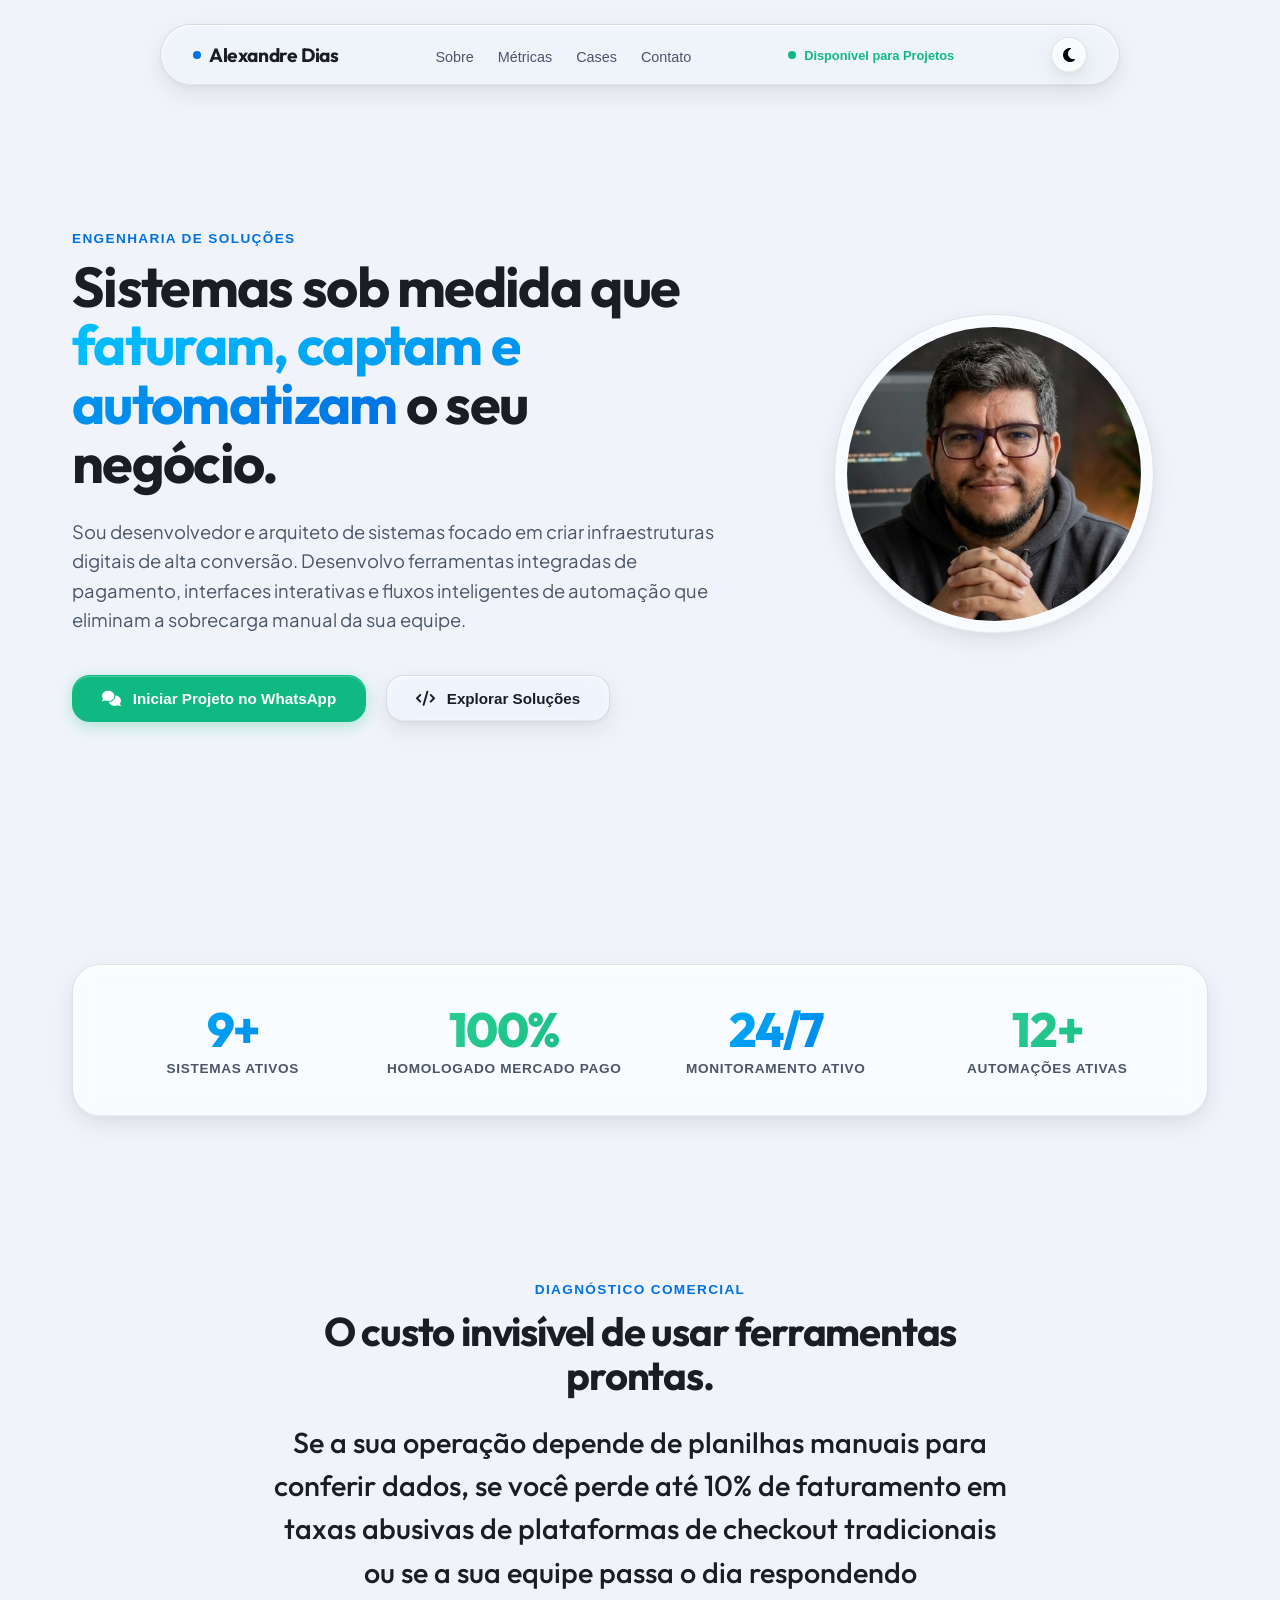
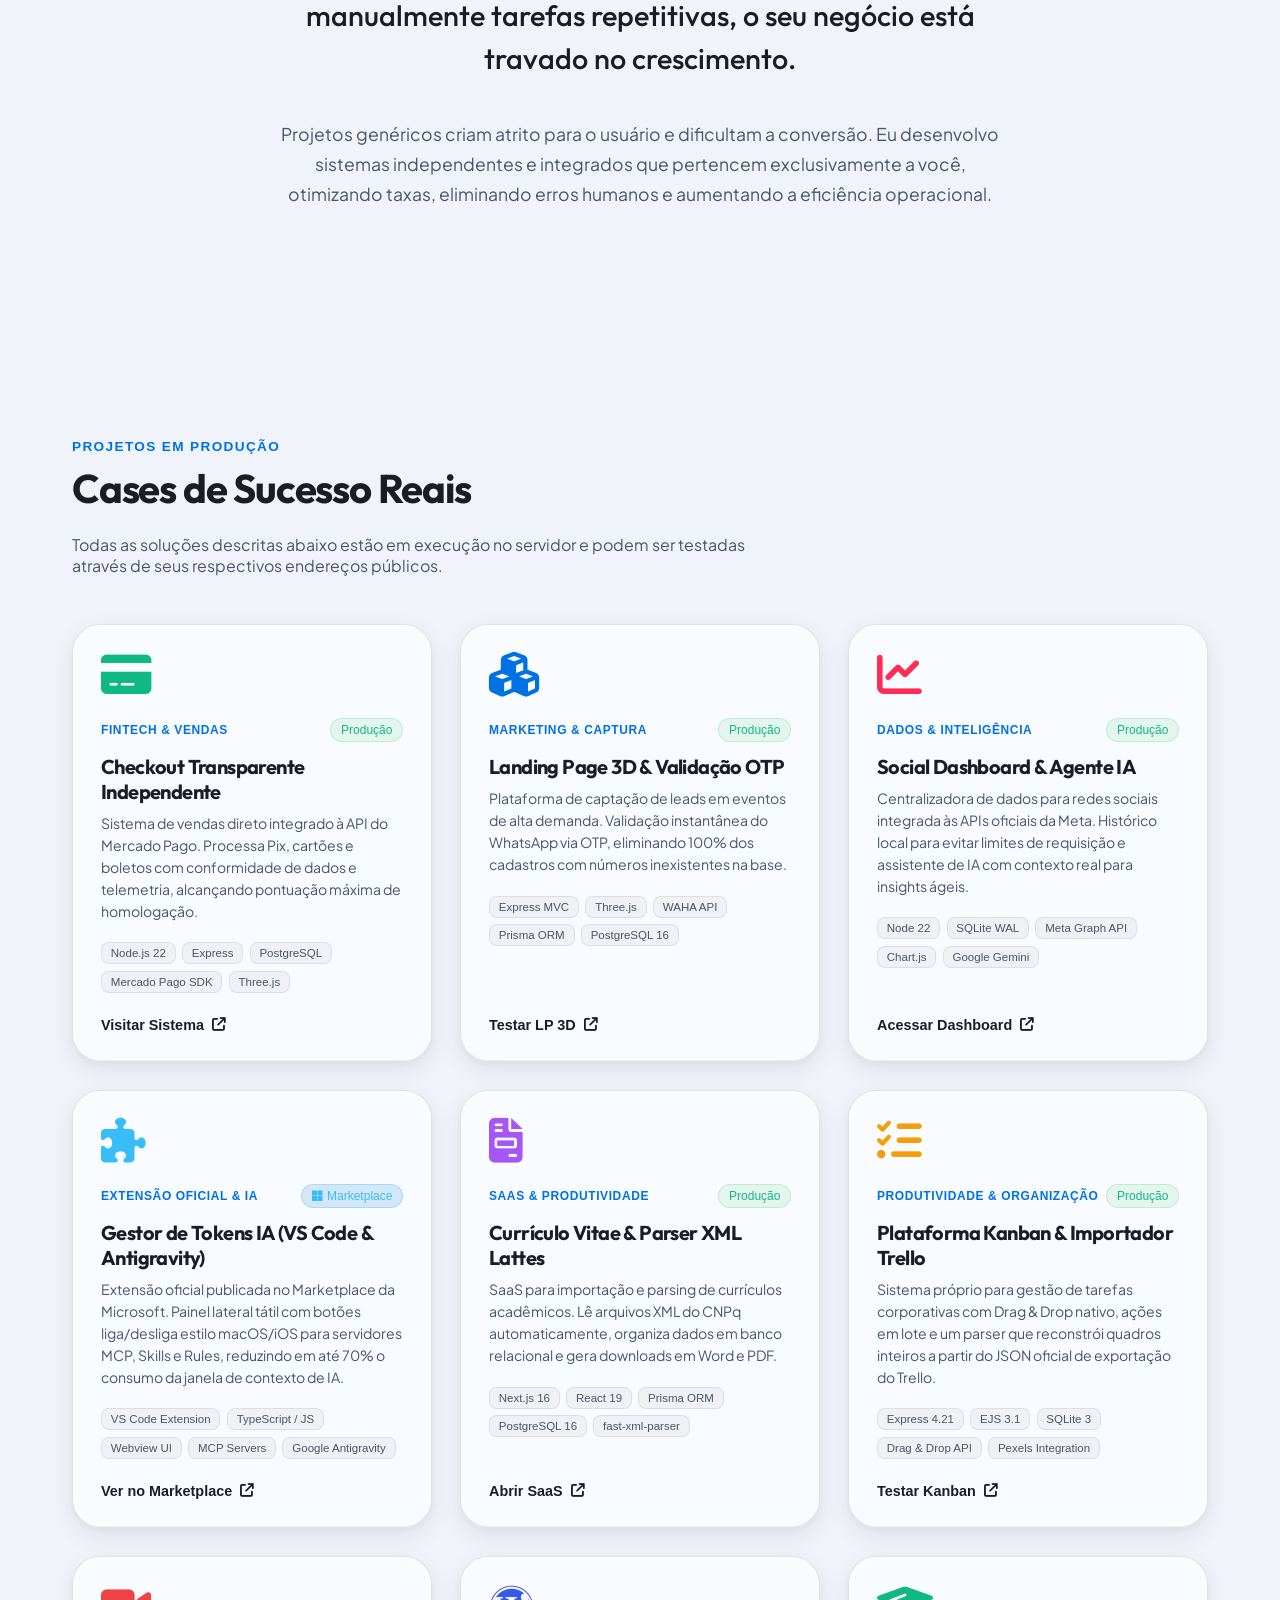
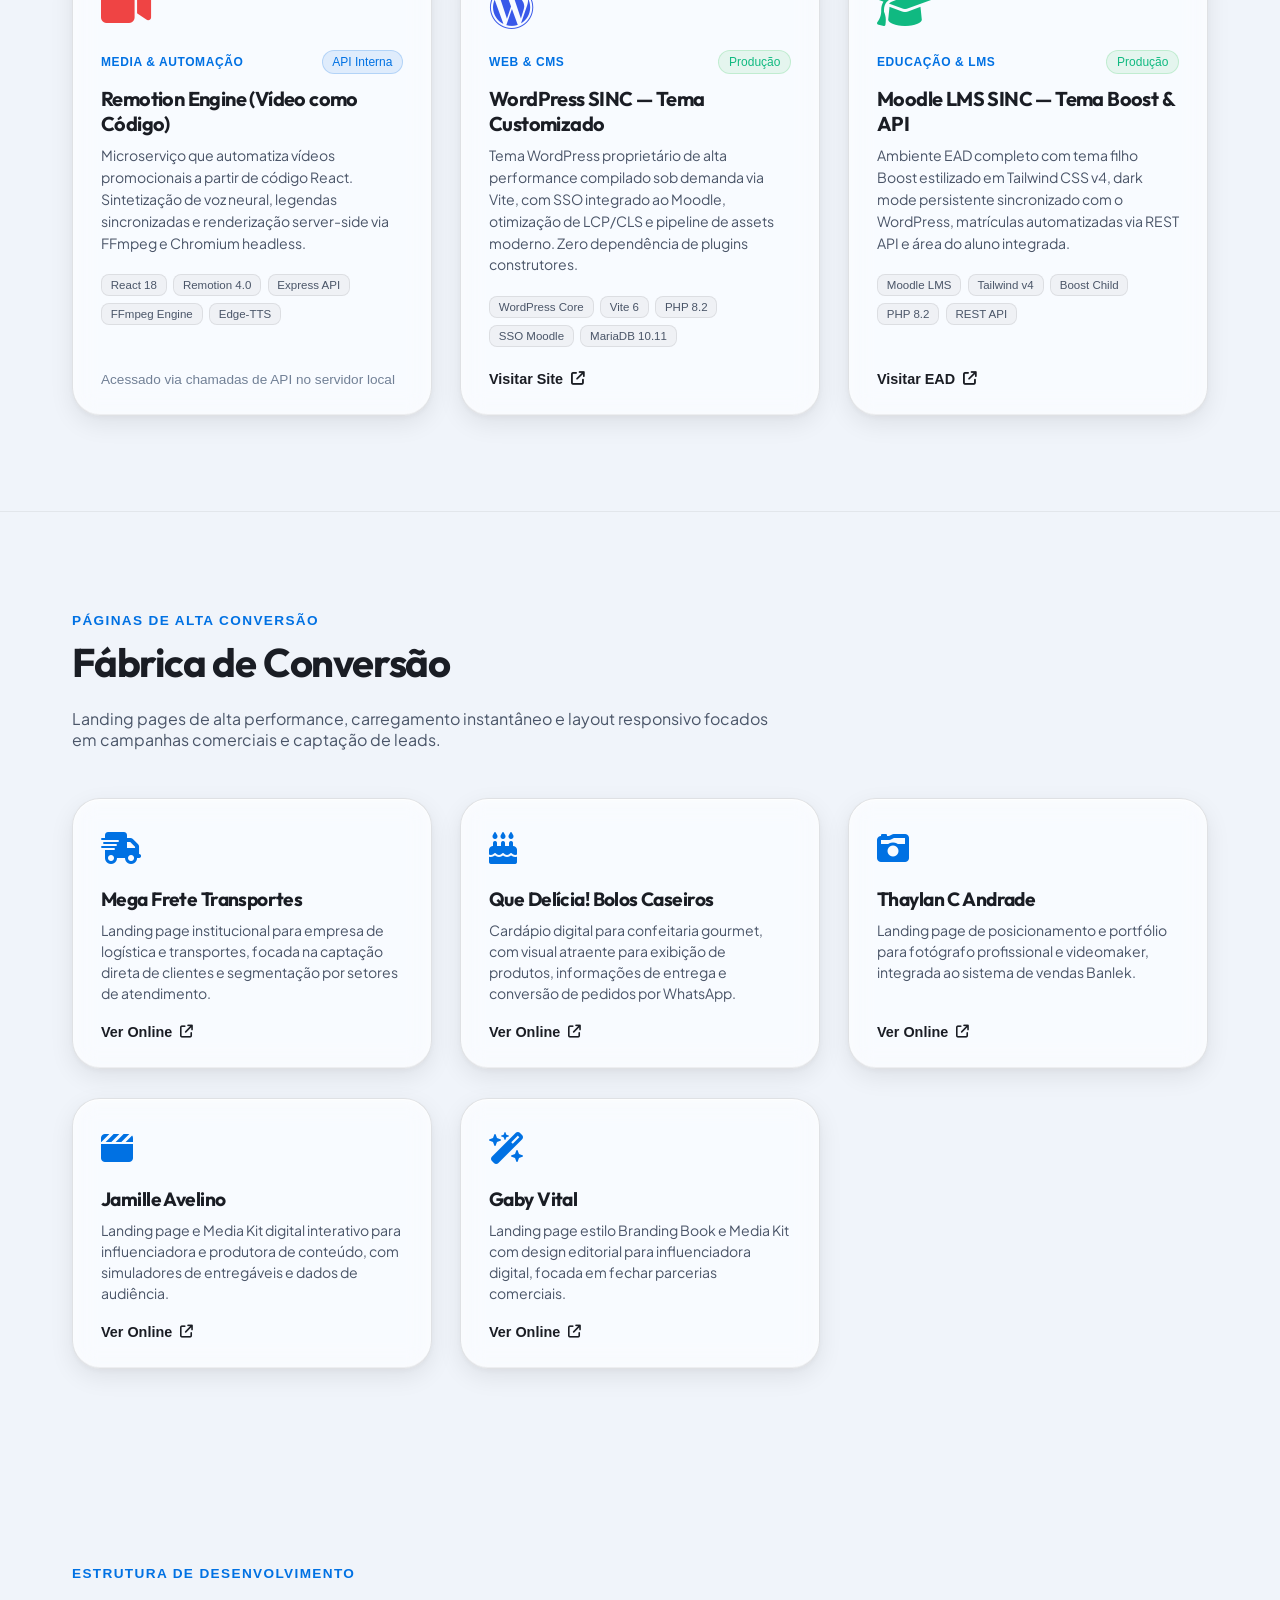
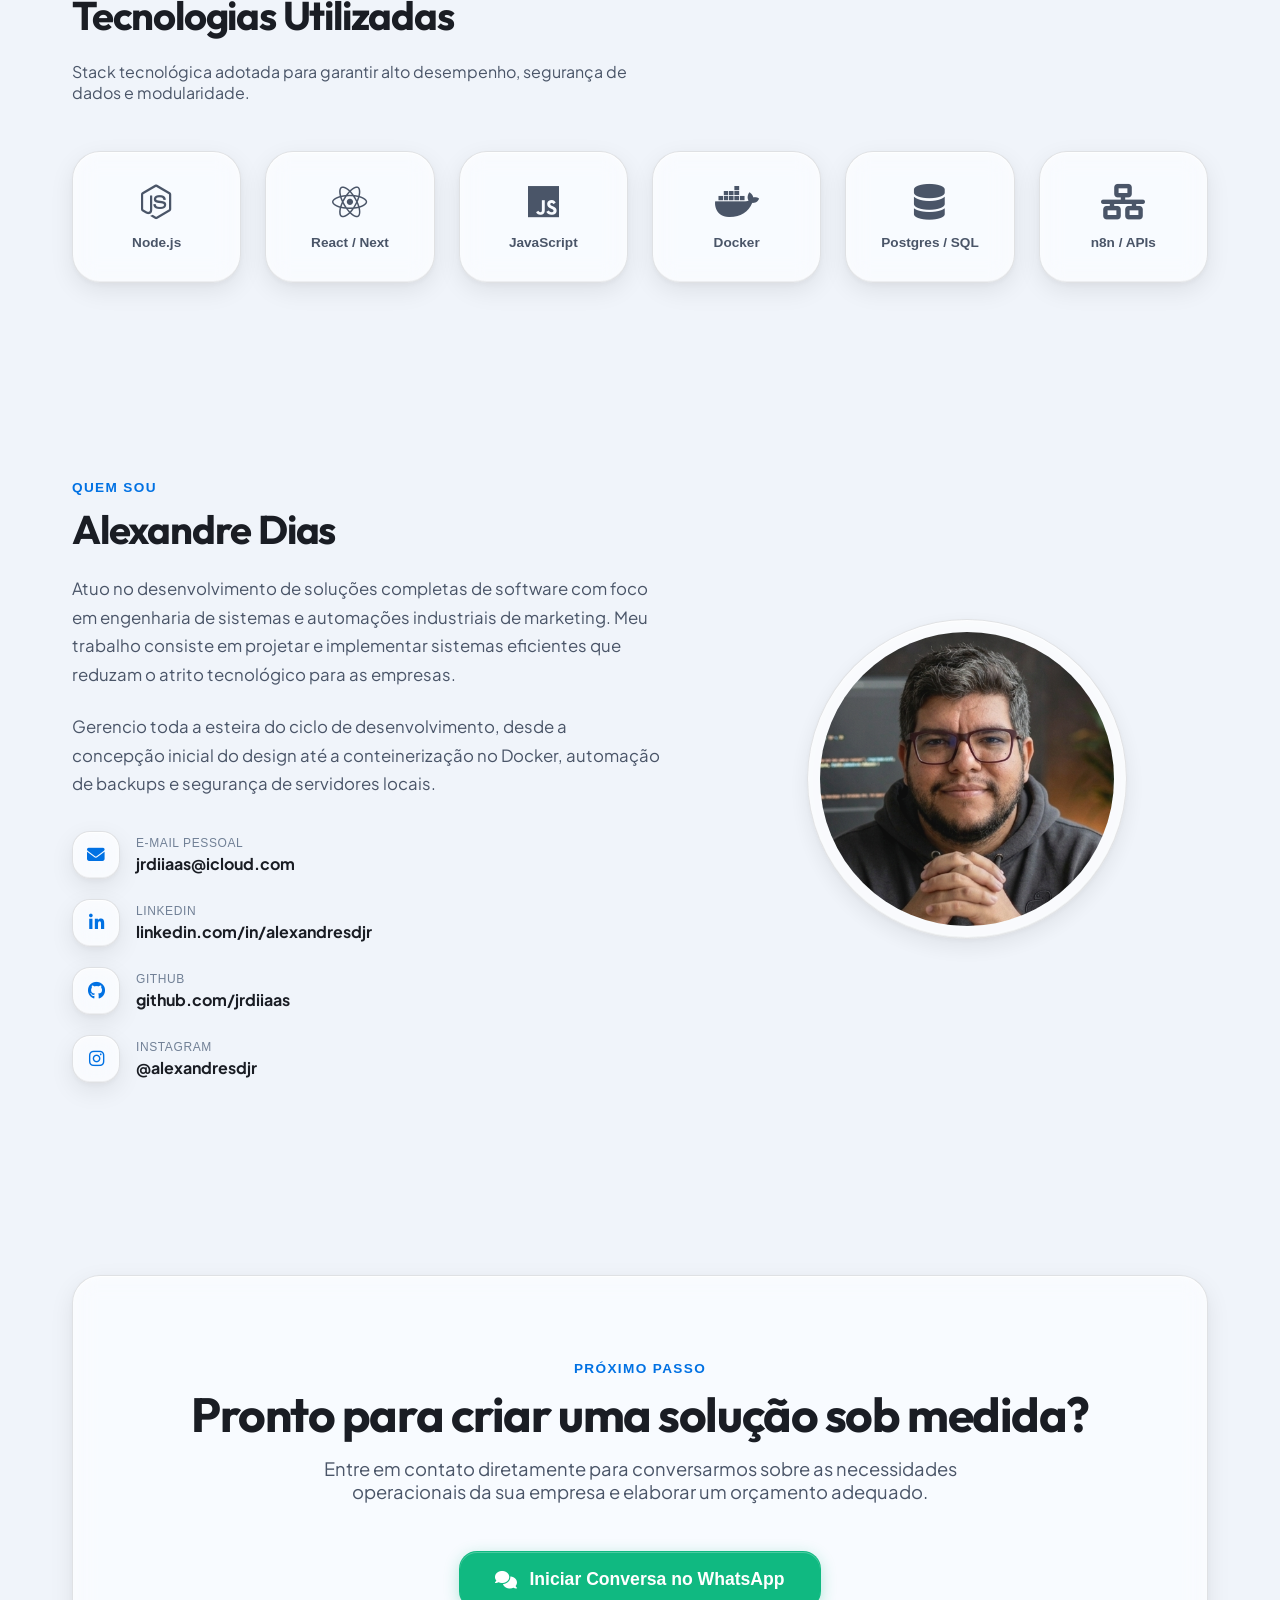
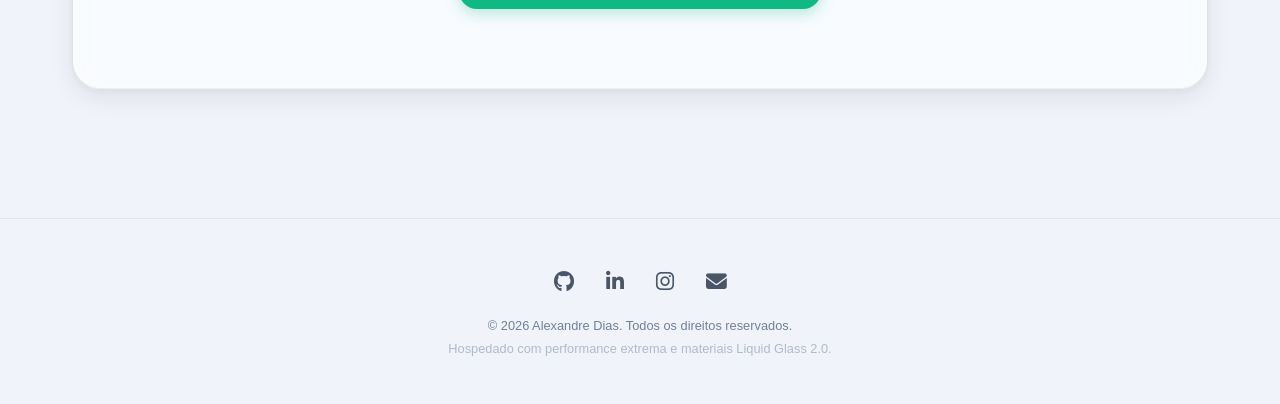
==== commit 6bdc5e1a: "feat: adicionar extensao Gestor de Tokens IA da Microsoft Store ao portfolio" ====
--- a/index.html
+++ b/index.html
@@ -102,7 +102,7 @@
     <div class="glass-container">
       <div class="glass-material metrics-strip">
         <div class="metric-item">
-          <div class="metric-number text-gradient-blue">8+</div>
+          <div class="metric-number text-gradient-blue">9+</div>
           <div class="metric-label">Sistemas Ativos</div>
         </div>
         <div class="metric-item">
@@ -224,7 +224,33 @@
           </a>
         </article>
 
-        <!-- Case 4: Currículo Vitae SINC -->
+        <!-- Case 4: Gestor de Tokens IA (Extensão VS Code & Antigravity) -->
+        <article class="glass-card case-card">
+          <div>
+            <i class="fa-solid fa-puzzle-piece case-icon-compact" style="color: #38bdf8;"></i>
+            <div class="case-meta">
+              <span class="case-category">Extensão Oficial & IA</span>
+              <span class="case-status-badge marketplace"><i class="fa-brands fa-microsoft" style="margin-right: 4px;"></i>Marketplace</span>
+            </div>
+            <h3 class="case-title">Gestor de Tokens IA (VS Code & Antigravity)</h3>
+            <p class="case-description">
+              Extensão oficial publicada no Marketplace da Microsoft. Painel lateral tátil com botões liga/desliga estilo macOS/iOS para servidores MCP, Skills e Rules, reduzindo em até 70% o consumo da janela de contexto de IA.
+            </p>
+            <div class="case-tags">
+              <span class="case-tag">VS Code Extension</span>
+              <span class="case-tag">TypeScript / JS</span>
+              <span class="case-tag">Webview UI</span>
+              <span class="case-tag">MCP Servers</span>
+              <span class="case-tag">Google Antigravity</span>
+            </div>
+          </div>
+          <a href="https://marketplace.visualstudio.com/items?itemName=escola-sinc.antigravity-customizations-manager&ssr=false#overview" target="_blank" rel="noopener noreferrer" class="case-action-link">
+            <span>Ver no Marketplace</span>
+            <i class="fa-solid fa-arrow-up-right-from-square"></i>
+          </a>
+        </article>
+
+        <!-- Case 5: Currículo Vitae SINC -->
         <article class="glass-card case-card">
           <div>
             <i class="fa-solid fa-file-invoice case-icon-compact" style="color: #a855f7;"></i>
@@ -250,7 +276,7 @@
           </a>
         </article>
 
-        <!-- Case 5: Agenda SINC -->
+        <!-- Case 6: Agenda SINC -->
         <article class="glass-card case-card">
           <div>
             <i class="fa-solid fa-list-check case-icon-compact" style="color: #f59e0b;"></i>
@@ -276,7 +302,7 @@
           </a>
         </article>
 
-        <!-- Case 6: SINC Remotion Engine -->
+        <!-- Case 7: SINC Remotion Engine -->
         <article class="glass-card case-card">
           <div>
             <i class="fa-solid fa-video case-icon-compact" style="color: #ef4444;"></i>
@@ -301,7 +327,7 @@
           </span>
         </article>
 
-        <!-- Case 7: WordPress SINC — case independente -->
+        <!-- Case 8: WordPress SINC — case independente -->
         <article class="glass-card case-card">
           <div>
             <i class="fa-brands fa-wordpress case-icon-compact" style="color: #3858e9;"></i>
@@ -327,7 +353,7 @@
           </a>
         </article>
 
-        <!-- Case 8: Moodle LMS SINC — case independente -->
+        <!-- Case 9: Moodle LMS SINC — case independente -->
         <article class="glass-card case-card">
           <div>
             <i class="fa-solid fa-graduation-cap case-icon-compact" style="color: var(--apple-emerald);"></i>
--- a/styles.css
+++ b/styles.css
@@ -68,7 +68,6 @@
 /* ==========================================================================
    LIGHT MODE — paleta clara
    ========================================================================== */
-[data-theme="light"],
 @media (prefers-color-scheme: light) {
   :root:not([data-theme="dark"]) {
     --bg-space: #f0f4fa;
@@ -703,6 +702,12 @@
   border: 1px solid rgba(0, 113, 227, 0.2);
 }
 
+.case-status-badge.marketplace {
+  background: rgba(0, 120, 212, 0.15);
+  color: #38bdf8;
+  border: 1px solid rgba(56, 189, 248, 0.3);
+}
+
 .case-title {
   font-size: 1.25rem;         /* era 1.6rem */
   margin-bottom: 0.6rem;
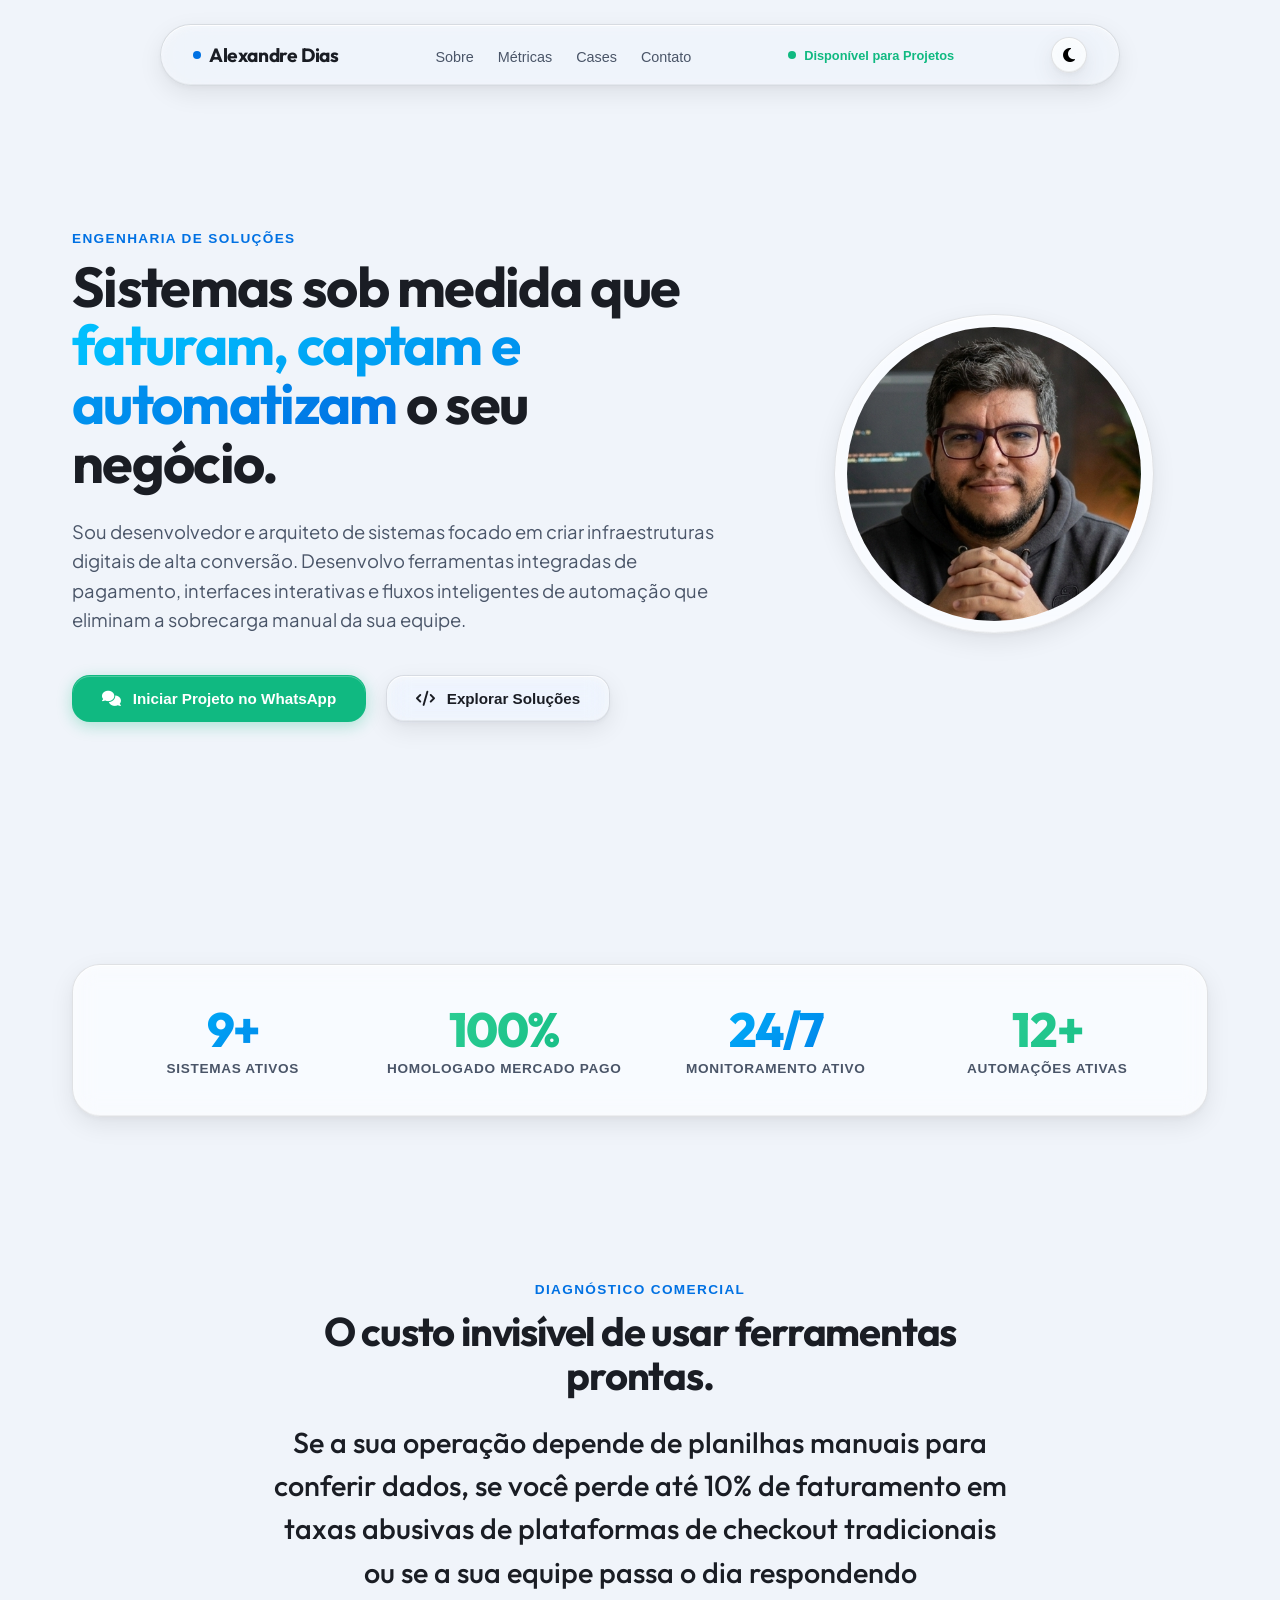
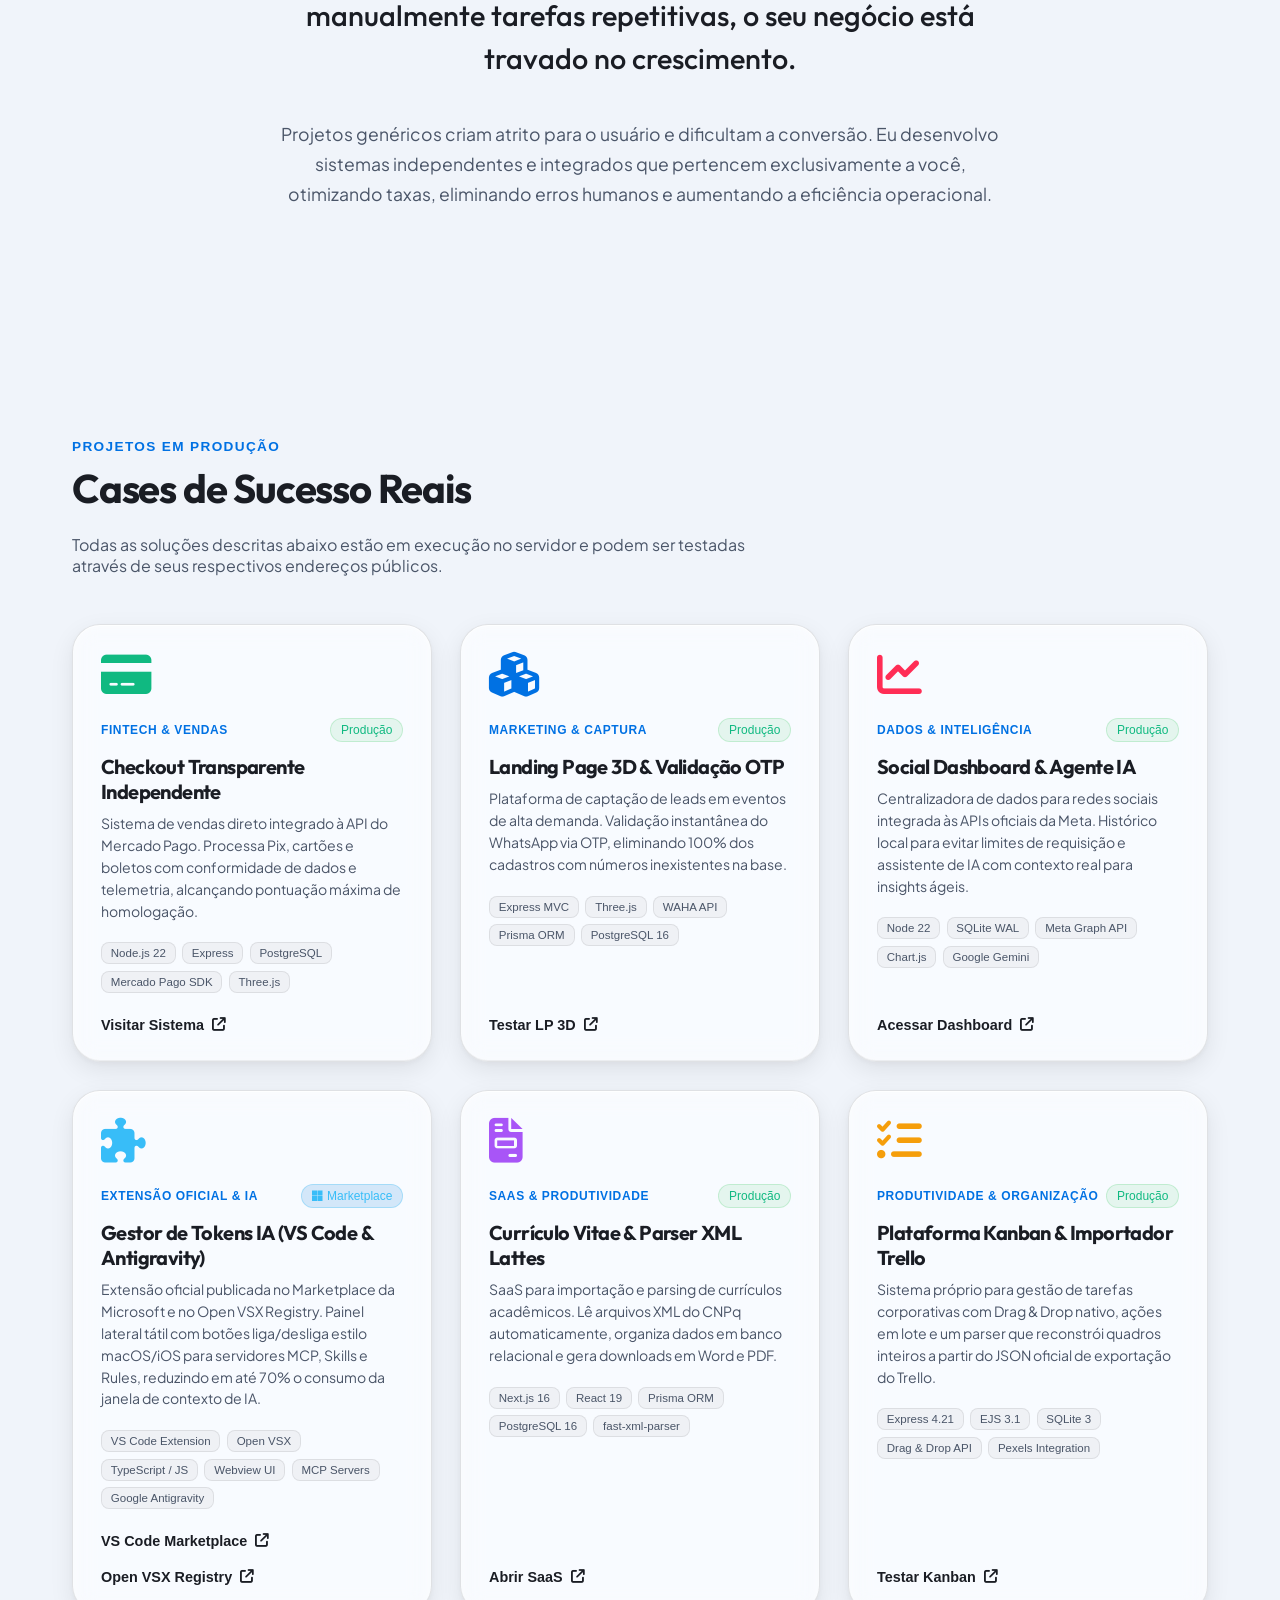
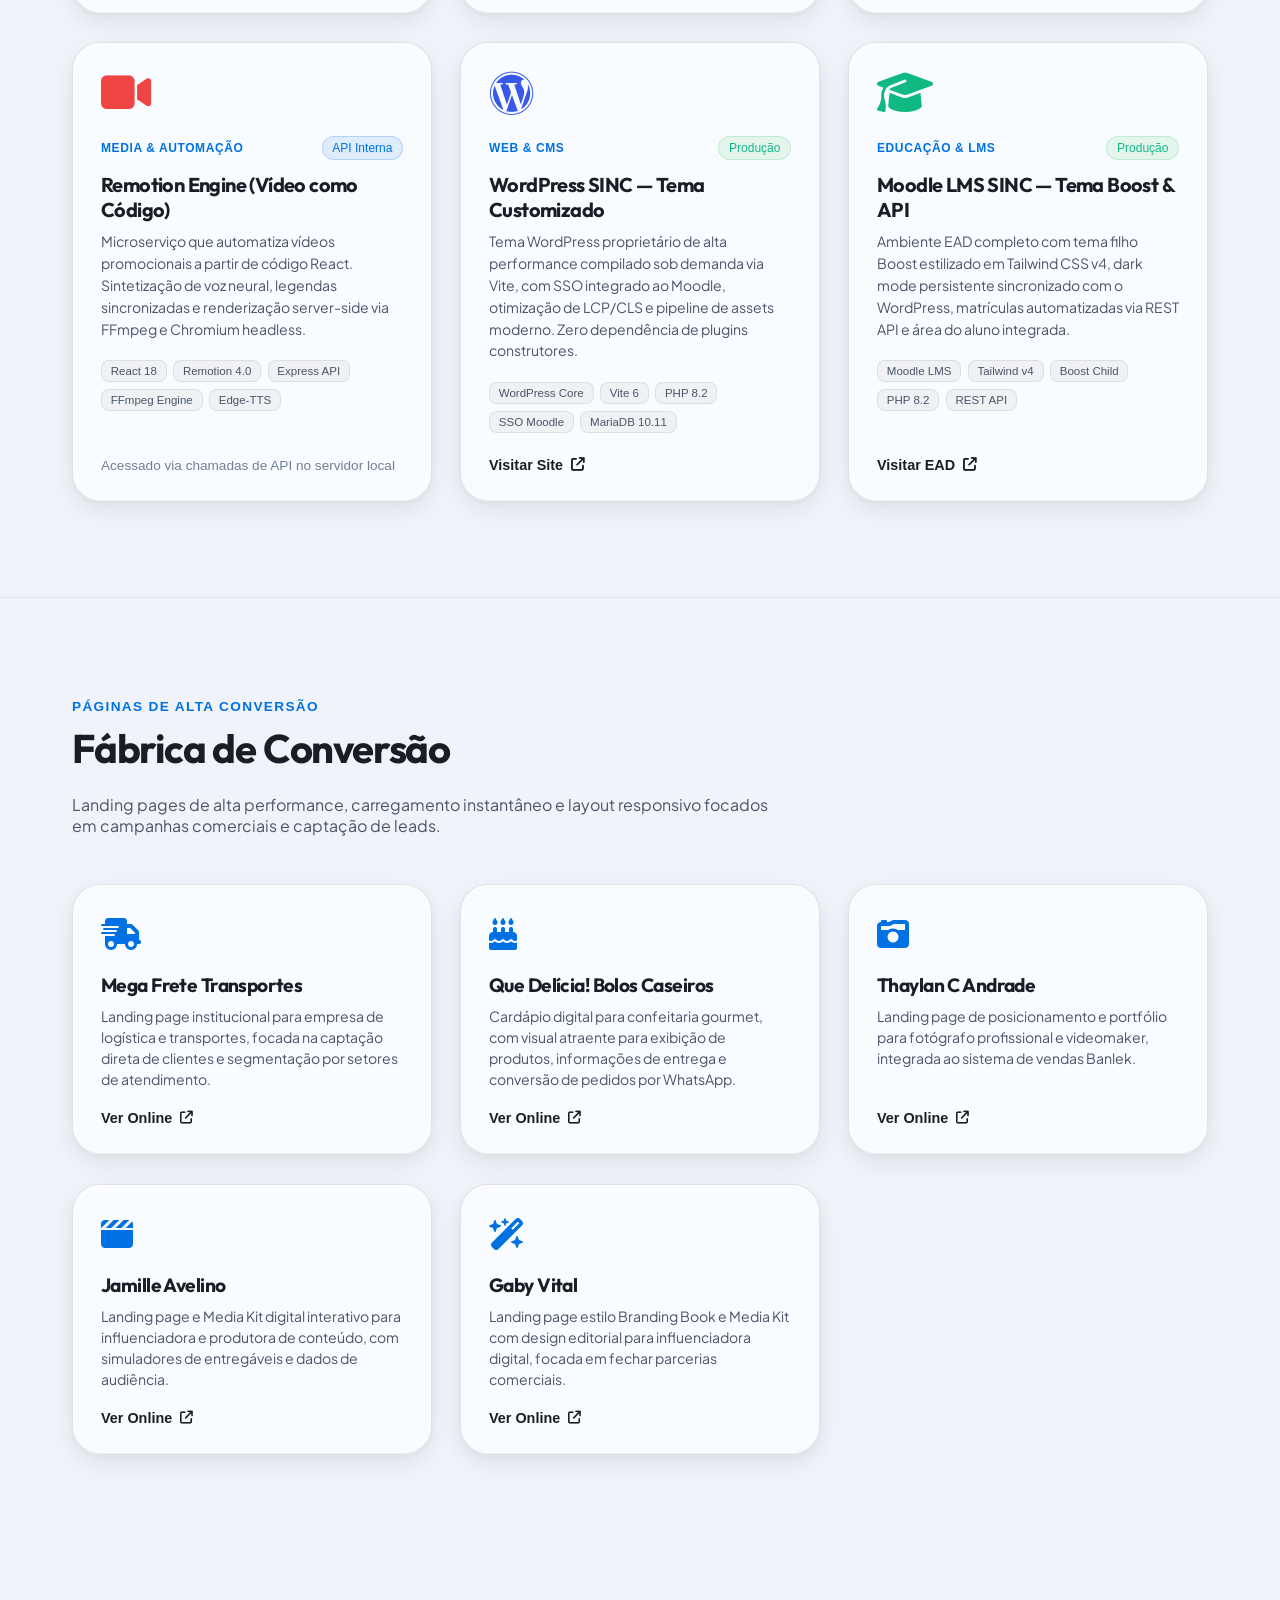
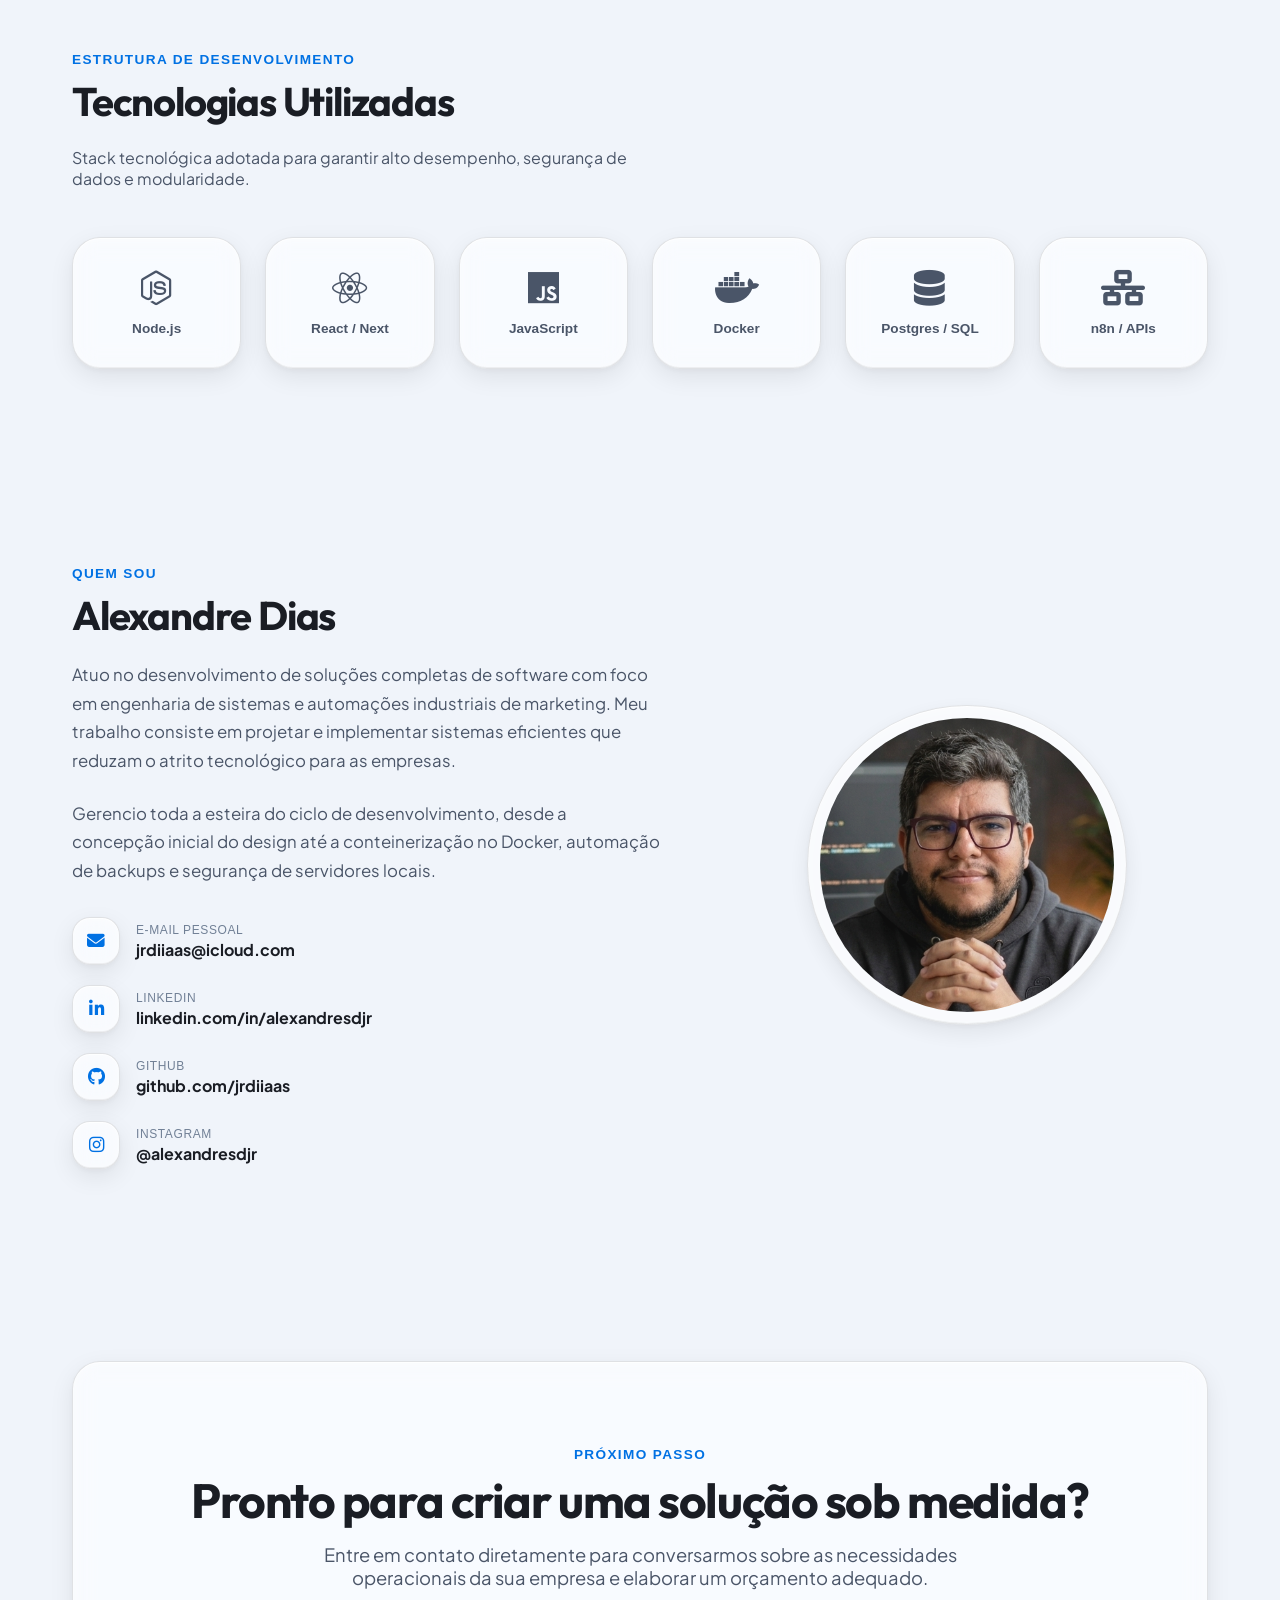
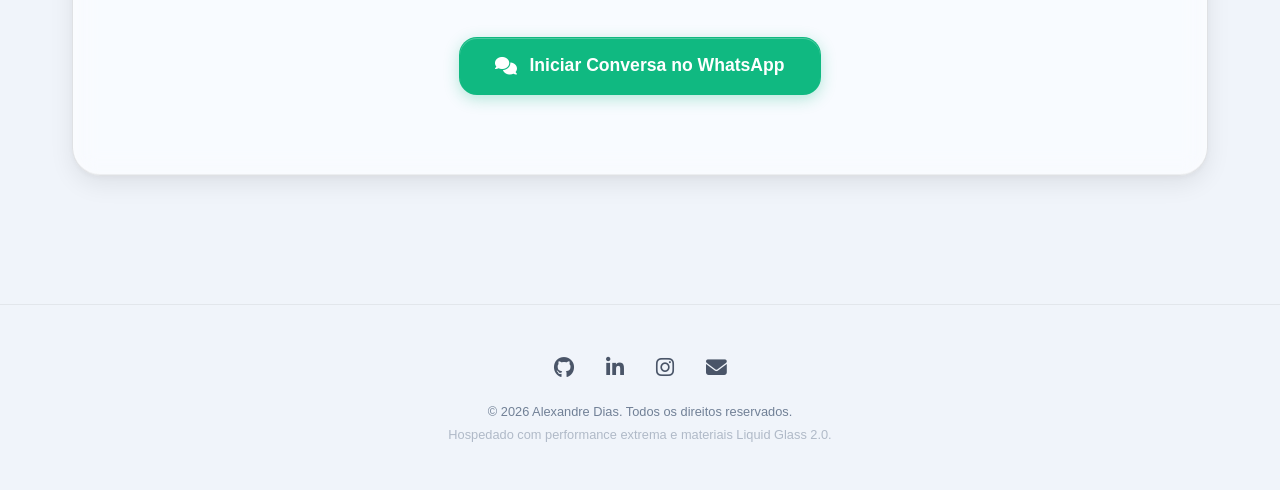
==== commit 5d897d1b: "feat(portfolio): adicionar link da extensao no Open VSX Registry" ====
--- a/index.html
+++ b/index.html
@@ -5,6 +5,15 @@
   <meta charset="UTF-8">
   <meta name="viewport" content="width=device-width, initial-scale=1.0">
   <title>Alexandre Dias | Arquiteto de Sistemas & Engenharia de Software</title>
+
+  <!-- Google Tag (gtag.js) — GA4 Fluxo Alexandre Dias Jr -->
+  <script async src="https://www.googletagmanager.com/gtag/js?id=G-50RV26B953"></script>
+  <script>
+    window.dataLayer = window.dataLayer || [];
+    function gtag() { dataLayer.push(arguments); }
+    gtag('js', new Date());
+    gtag('config', 'G-50RV26B953', { 'send_page_view': true, 'cookie_flags': 'SameSite=None;Secure' });
+  </script>
 
   <!-- SEO Meta Tags -->
   <meta name="description"
@@ -234,20 +243,27 @@
             </div>
             <h3 class="case-title">Gestor de Tokens IA (VS Code & Antigravity)</h3>
             <p class="case-description">
-              Extensão oficial publicada no Marketplace da Microsoft. Painel lateral tátil com botões liga/desliga estilo macOS/iOS para servidores MCP, Skills e Rules, reduzindo em até 70% o consumo da janela de contexto de IA.
+              Extensão oficial publicada no Marketplace da Microsoft e no Open VSX Registry. Painel lateral tátil com botões liga/desliga estilo macOS/iOS para servidores MCP, Skills e Rules, reduzindo em até 70% o consumo da janela de contexto de IA.
             </p>
             <div class="case-tags">
               <span class="case-tag">VS Code Extension</span>
+              <span class="case-tag">Open VSX</span>
               <span class="case-tag">TypeScript / JS</span>
               <span class="case-tag">Webview UI</span>
               <span class="case-tag">MCP Servers</span>
               <span class="case-tag">Google Antigravity</span>
             </div>
           </div>
-          <a href="https://marketplace.visualstudio.com/items?itemName=escola-sinc.antigravity-customizations-manager&ssr=false#overview" target="_blank" rel="noopener noreferrer" class="case-action-link">
-            <span>Ver no Marketplace</span>
-            <i class="fa-solid fa-arrow-up-right-from-square"></i>
-          </a>
+          <div class="case-actions-group">
+            <a href="https://marketplace.visualstudio.com/items?itemName=escola-sinc.antigravity-customizations-manager&ssr=false#overview" target="_blank" rel="noopener noreferrer" class="case-action-link">
+              <span>VS Code Marketplace</span>
+              <i class="fa-solid fa-arrow-up-right-from-square"></i>
+            </a>
+            <a href="https://open-vsx.org/extension/escola-sinc/antigravity-customizations-manager" target="_blank" rel="noopener noreferrer" class="case-action-link">
+              <span>Open VSX Registry</span>
+              <i class="fa-solid fa-arrow-up-right-from-square"></i>
+            </a>
+          </div>
         </article>
 
         <!-- Case 5: Currículo Vitae SINC -->
--- a/styles.css
+++ b/styles.css
@@ -318,12 +318,14 @@
 .text-gradient-blue {
   background: linear-gradient(135deg, #00c2ff 0%, var(--apple-blue) 100%);
   -webkit-background-clip: text;
+  background-clip: text;
   -webkit-text-fill-color: transparent;
 }
 
 .text-gradient-emerald {
   background: linear-gradient(135deg, #34d399 0%, var(--apple-emerald) 100%);
   -webkit-background-clip: text;
+  background-clip: text;
   -webkit-text-fill-color: transparent;
 }
 
@@ -743,6 +745,18 @@
 [data-theme="light"] .case-tag {
   background: rgba(0, 0, 0, 0.04);
   border: 1px solid rgba(0, 0, 0, 0.08);
+}
+
+.case-actions-group {
+  display: flex;
+  flex-wrap: wrap;
+  align-items: center;
+  gap: 1.25rem;
+  margin-top: auto;
+}
+
+.case-actions-group .case-action-link {
+  margin-top: 0;
 }
 
 .case-action-link {
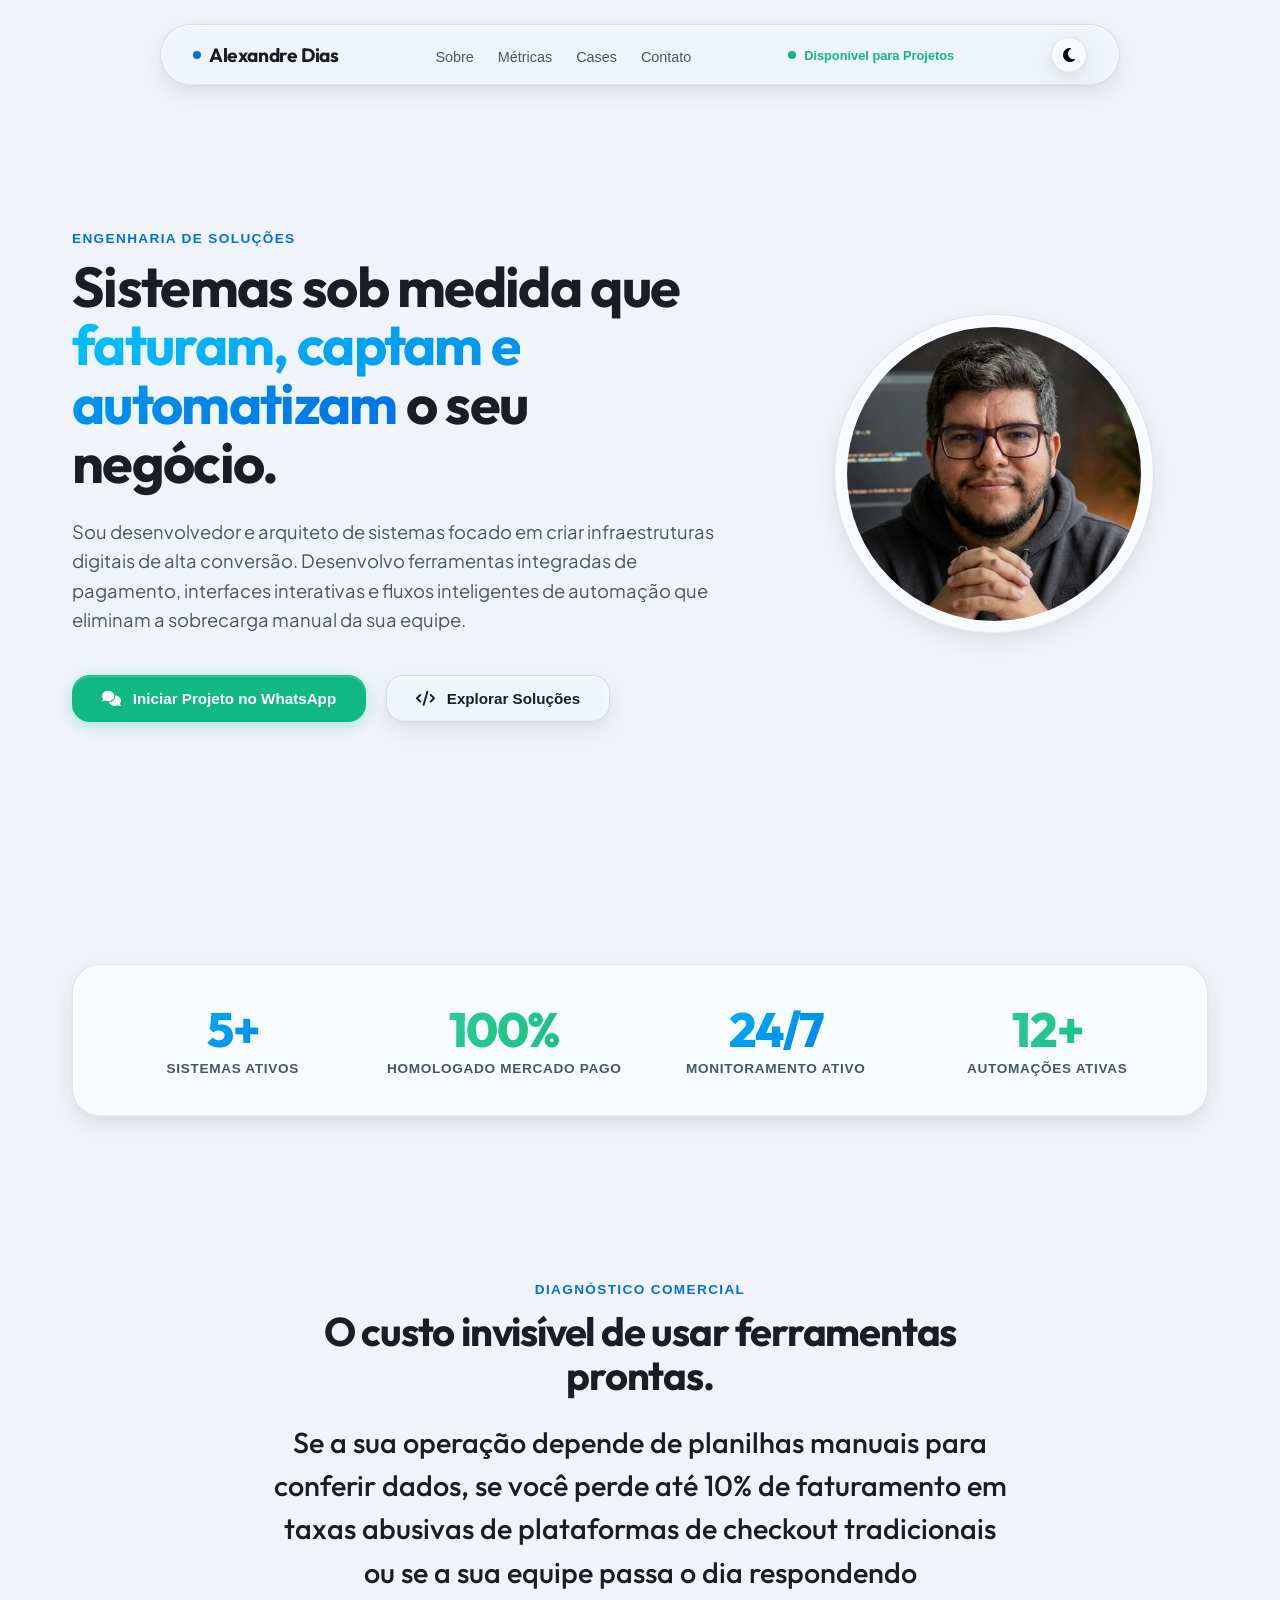
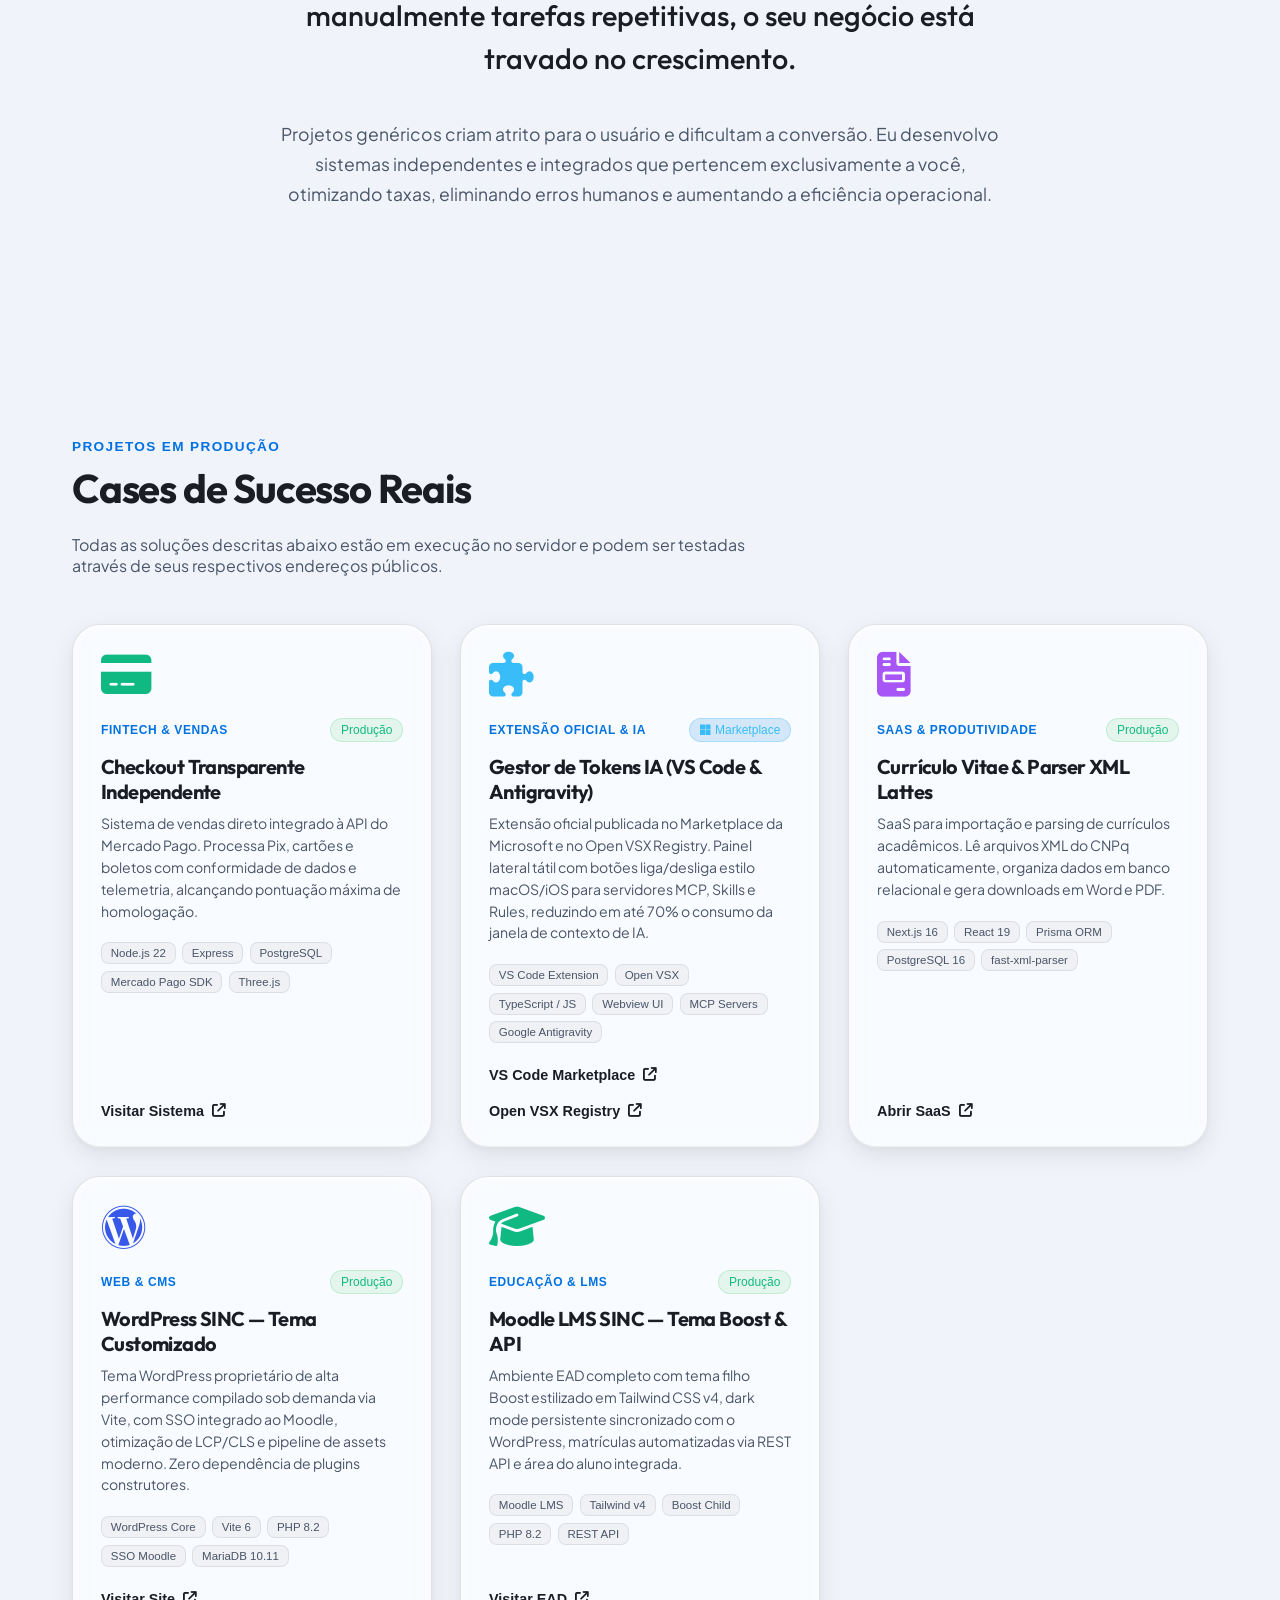
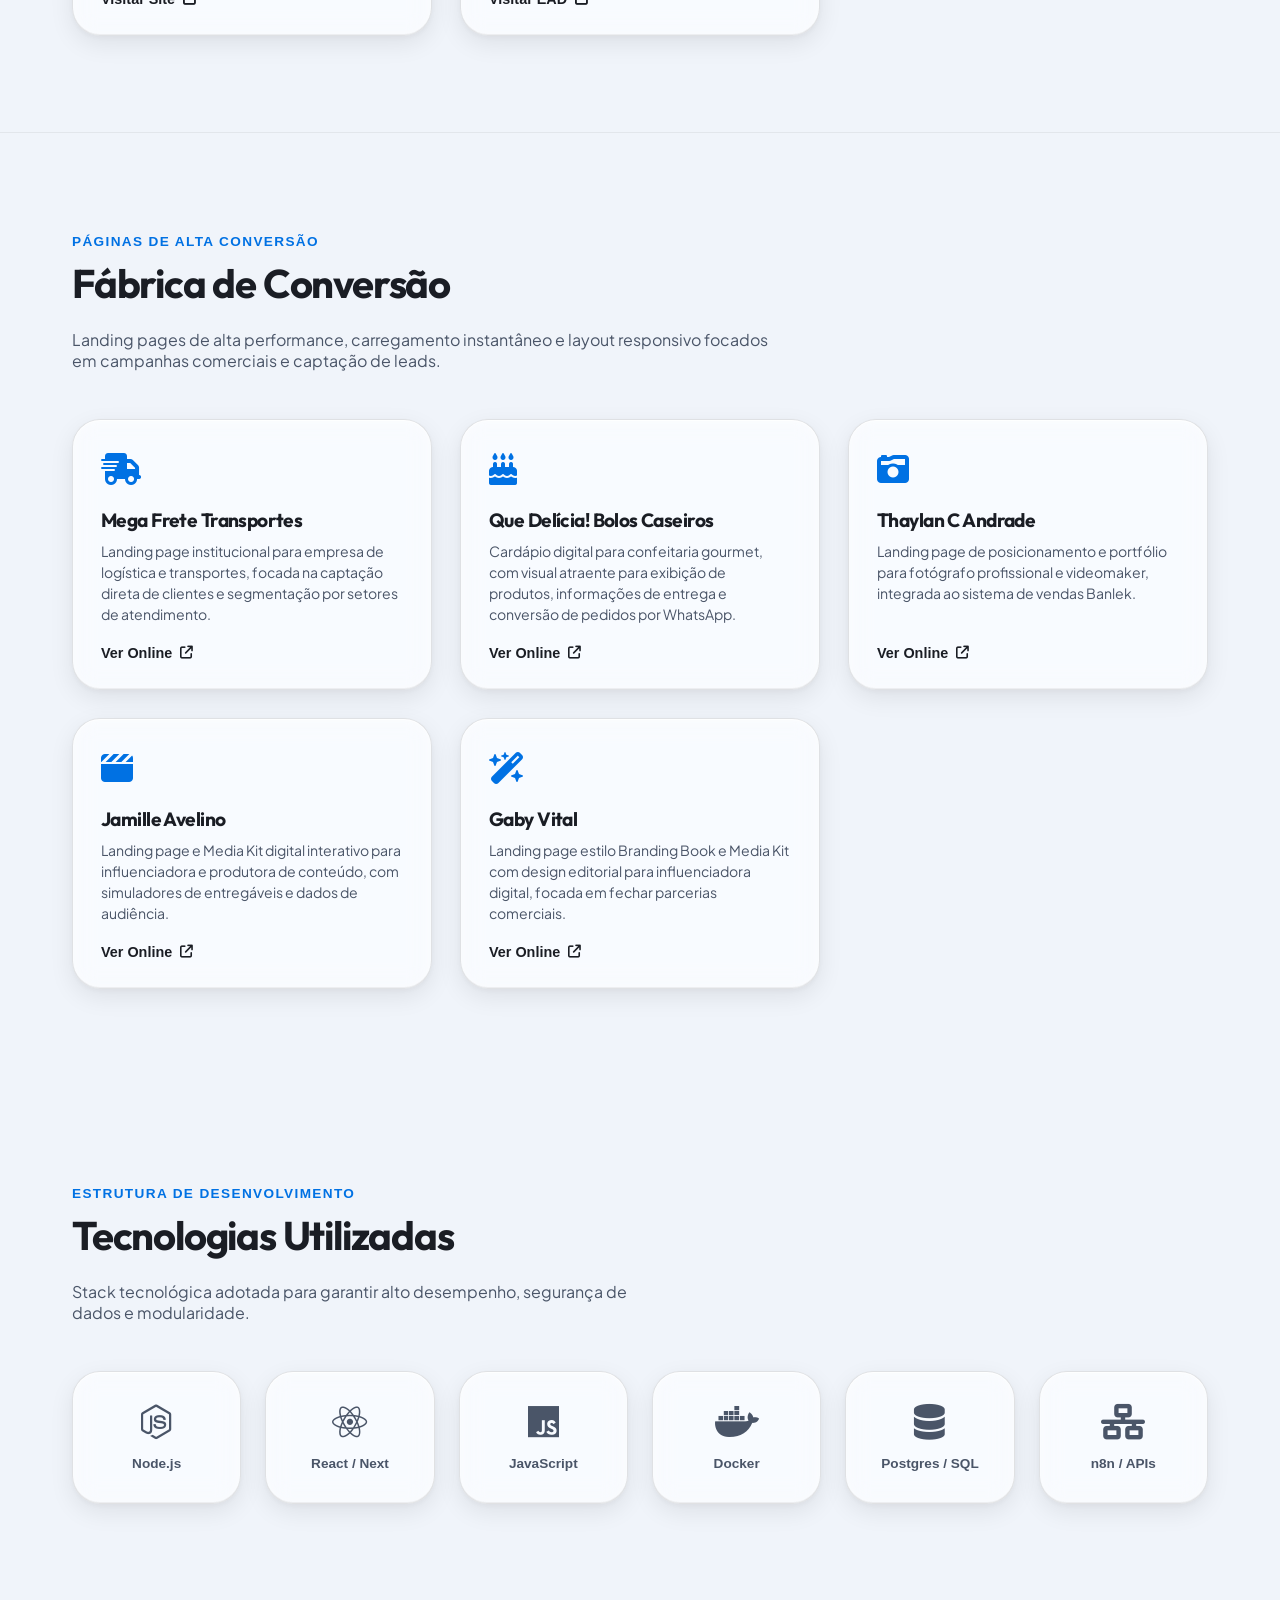
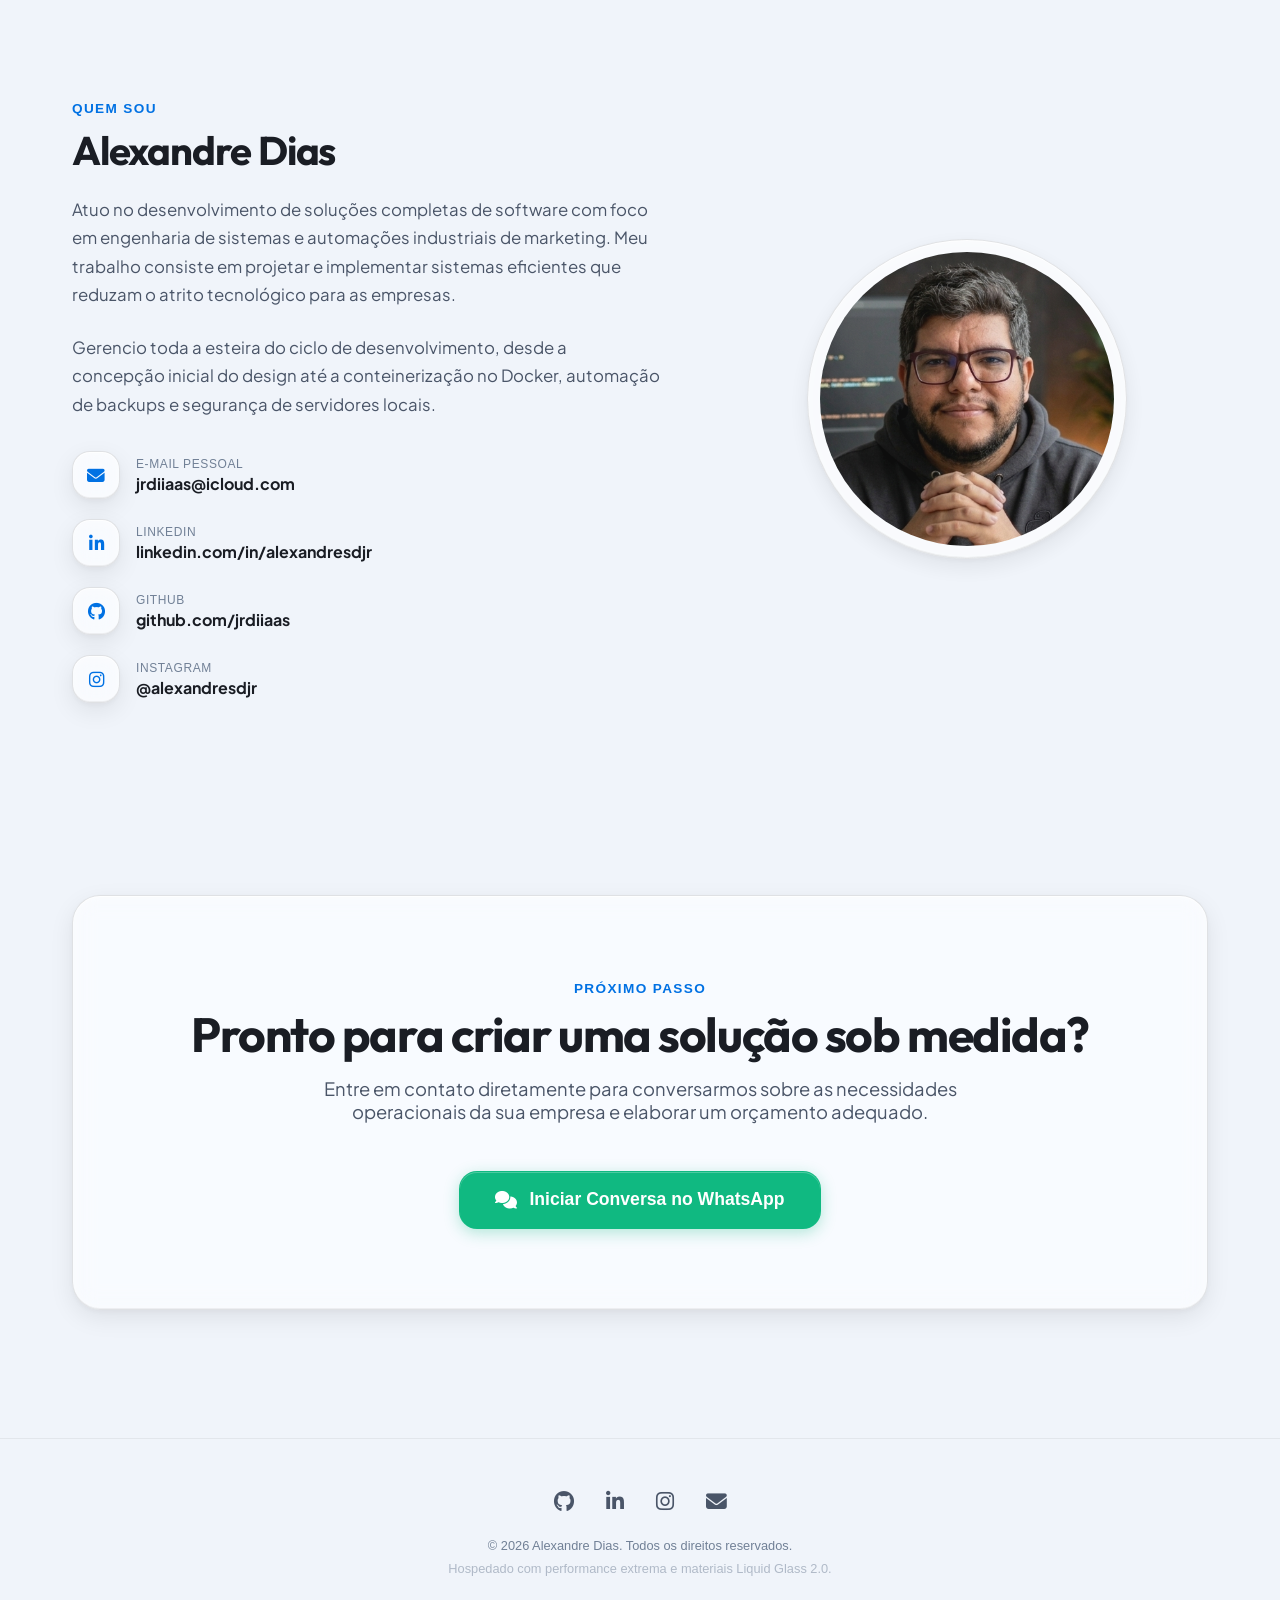
==== commit 46a8b9d3: "auto-log: remocao de 4 cases descontinuados e atualizacao de metricas" ====
--- a/index.html
+++ b/index.html
@@ -17,10 +17,10 @@
 
   <!-- SEO Meta Tags -->
   <meta name="description"
-    content="Portfólio profissional de Alexandre Dias. Desenvolvimento de checkouts transparentes, landing pages interativas 3D, dashboards de dados e automações sob medida para negócios.">
+    content="Portfólio profissional de Alexandre Dias. Desenvolvimento de checkouts transparentes, extensões oficiais de IA, plataformas SaaS e soluções robustas sob medida para negócios.">
   <meta name="author" content="Alexandre Dias">
   <meta name="keywords"
-    content="Alexandre Dias, Arquiteto de Sistemas, Engenharia de Software, Next.js, React, Node.js, Automação, Checkout Transparente, Mercado Pago API">
+    content="Alexandre Dias, Arquiteto de Sistemas, Engenharia de Software, Next.js, React, Node.js, Automação, Checkout Transparente, Mercado Pago API, VS Code Extension">
 
   <!-- Open Graph / Facebook -->
   <meta property="og:type" content="website">
@@ -111,7 +111,7 @@
     <div class="glass-container">
       <div class="glass-material metrics-strip">
         <div class="metric-item">
-          <div class="metric-number text-gradient-blue">9+</div>
+          <div class="metric-number text-gradient-blue">5+</div>
           <div class="metric-label">Sistemas Ativos</div>
         </div>
         <div class="metric-item">
@@ -181,59 +181,7 @@
           </a>
         </article>
 
-        <!-- Case 2: LP 3D & WhatsApp OTP -->
-        <article class="glass-card case-card">
-          <div>
-            <i class="fa-solid fa-cubes case-icon-compact" style="color: var(--apple-blue);"></i>
-            <div class="case-meta">
-              <span class="case-category">Marketing & Captura</span>
-              <span class="case-status-badge">Produção</span>
-            </div>
-            <h3 class="case-title">Landing Page 3D & Validação OTP</h3>
-            <p class="case-description">
-              Plataforma de captação de leads em eventos de alta demanda. Validação instantânea do WhatsApp via OTP, eliminando 100% dos cadastros com números inexistentes na base.
-            </p>
-            <div class="case-tags">
-              <span class="case-tag">Express MVC</span>
-              <span class="case-tag">Three.js</span>
-              <span class="case-tag">WAHA API</span>
-              <span class="case-tag">Prisma ORM</span>
-              <span class="case-tag">PostgreSQL 16</span>
-            </div>
-          </div>
-          <a href="https://marketing.escolasinc.com.br" target="_blank" class="case-action-link">
-            <span>Testar LP 3D</span>
-            <i class="fa-solid fa-arrow-up-right-from-square"></i>
-          </a>
-        </article>
-
-        <!-- Case 3: Social Dashboard & IA -->
-        <article class="glass-card case-card">
-          <div>
-            <i class="fa-solid fa-chart-line case-icon-compact" style="color: #ff2d55;"></i>
-            <div class="case-meta">
-              <span class="case-category">Dados & Inteligência</span>
-              <span class="case-status-badge">Produção</span>
-            </div>
-            <h3 class="case-title">Social Dashboard & Agente IA</h3>
-            <p class="case-description">
-              Centralizadora de dados para redes sociais integrada às APIs oficiais da Meta. Histórico local para evitar limites de requisição e assistente de IA com contexto real para insights ágeis.
-            </p>
-            <div class="case-tags">
-              <span class="case-tag">Node 22</span>
-              <span class="case-tag">SQLite WAL</span>
-              <span class="case-tag">Meta Graph API</span>
-              <span class="case-tag">Chart.js</span>
-              <span class="case-tag">Google Gemini</span>
-            </div>
-          </div>
-          <a href="https://social.escolasinc.com.br" target="_blank" class="case-action-link">
-            <span>Acessar Dashboard</span>
-            <i class="fa-solid fa-arrow-up-right-from-square"></i>
-          </a>
-        </article>
-
-        <!-- Case 4: Gestor de Tokens IA (Extensão VS Code & Antigravity) -->
+        <!-- Case 2: Gestor de Tokens IA (Extensão VS Code & Antigravity) -->
         <article class="glass-card case-card">
           <div>
             <i class="fa-solid fa-puzzle-piece case-icon-compact" style="color: #38bdf8;"></i>
@@ -266,7 +214,7 @@
           </div>
         </article>
 
-        <!-- Case 5: Currículo Vitae SINC -->
+        <!-- Case 3: Currículo Vitae SINC -->
         <article class="glass-card case-card">
           <div>
             <i class="fa-solid fa-file-invoice case-icon-compact" style="color: #a855f7;"></i>
@@ -292,58 +240,7 @@
           </a>
         </article>
 
-        <!-- Case 6: Agenda SINC -->
-        <article class="glass-card case-card">
-          <div>
-            <i class="fa-solid fa-list-check case-icon-compact" style="color: #f59e0b;"></i>
-            <div class="case-meta">
-              <span class="case-category">Produtividade & Organização</span>
-              <span class="case-status-badge">Produção</span>
-            </div>
-            <h3 class="case-title">Plataforma Kanban & Importador Trello</h3>
-            <p class="case-description">
-              Sistema próprio para gestão de tarefas corporativas com Drag & Drop nativo, ações em lote e um parser que reconstrói quadros inteiros a partir do JSON oficial de exportação do Trello.
-            </p>
-            <div class="case-tags">
-              <span class="case-tag">Express 4.21</span>
-              <span class="case-tag">EJS 3.1</span>
-              <span class="case-tag">SQLite 3</span>
-              <span class="case-tag">Drag & Drop API</span>
-              <span class="case-tag">Pexels Integration</span>
-            </div>
-          </div>
-          <a href="https://agenda.escolasinc.com.br" target="_blank" class="case-action-link">
-            <span>Testar Kanban</span>
-            <i class="fa-solid fa-arrow-up-right-from-square"></i>
-          </a>
-        </article>
-
-        <!-- Case 7: SINC Remotion Engine -->
-        <article class="glass-card case-card">
-          <div>
-            <i class="fa-solid fa-video case-icon-compact" style="color: #ef4444;"></i>
-            <div class="case-meta">
-              <span class="case-category">Media & Automação</span>
-              <span class="case-status-badge internal">API Interna</span>
-            </div>
-            <h3 class="case-title">Remotion Engine (Vídeo como Código)</h3>
-            <p class="case-description">
-              Microserviço que automatiza vídeos promocionais a partir de código React. Sintetização de voz neural, legendas sincronizadas e renderização server-side via FFmpeg e Chromium headless.
-            </p>
-            <div class="case-tags">
-              <span class="case-tag">React 18</span>
-              <span class="case-tag">Remotion 4.0</span>
-              <span class="case-tag">Express API</span>
-              <span class="case-tag">FFmpeg Engine</span>
-              <span class="case-tag">Edge-TTS</span>
-            </div>
-          </div>
-          <span style="font-family: var(--font-sans); font-size: 0.85rem; color: var(--text-muted); display: block; margin-top: auto;">
-            Acessado via chamadas de API no servidor local
-          </span>
-        </article>
-
-        <!-- Case 8: WordPress SINC — case independente -->
+        <!-- Case 4: WordPress SINC — case independente -->
         <article class="glass-card case-card">
           <div>
             <i class="fa-brands fa-wordpress case-icon-compact" style="color: #3858e9;"></i>
@@ -369,7 +266,7 @@
           </a>
         </article>
 
-        <!-- Case 9: Moodle LMS SINC — case independente -->
+        <!-- Case 5: Moodle LMS SINC — case independente -->
         <article class="glass-card case-card">
           <div>
             <i class="fa-solid fa-graduation-cap case-icon-compact" style="color: var(--apple-emerald);"></i>
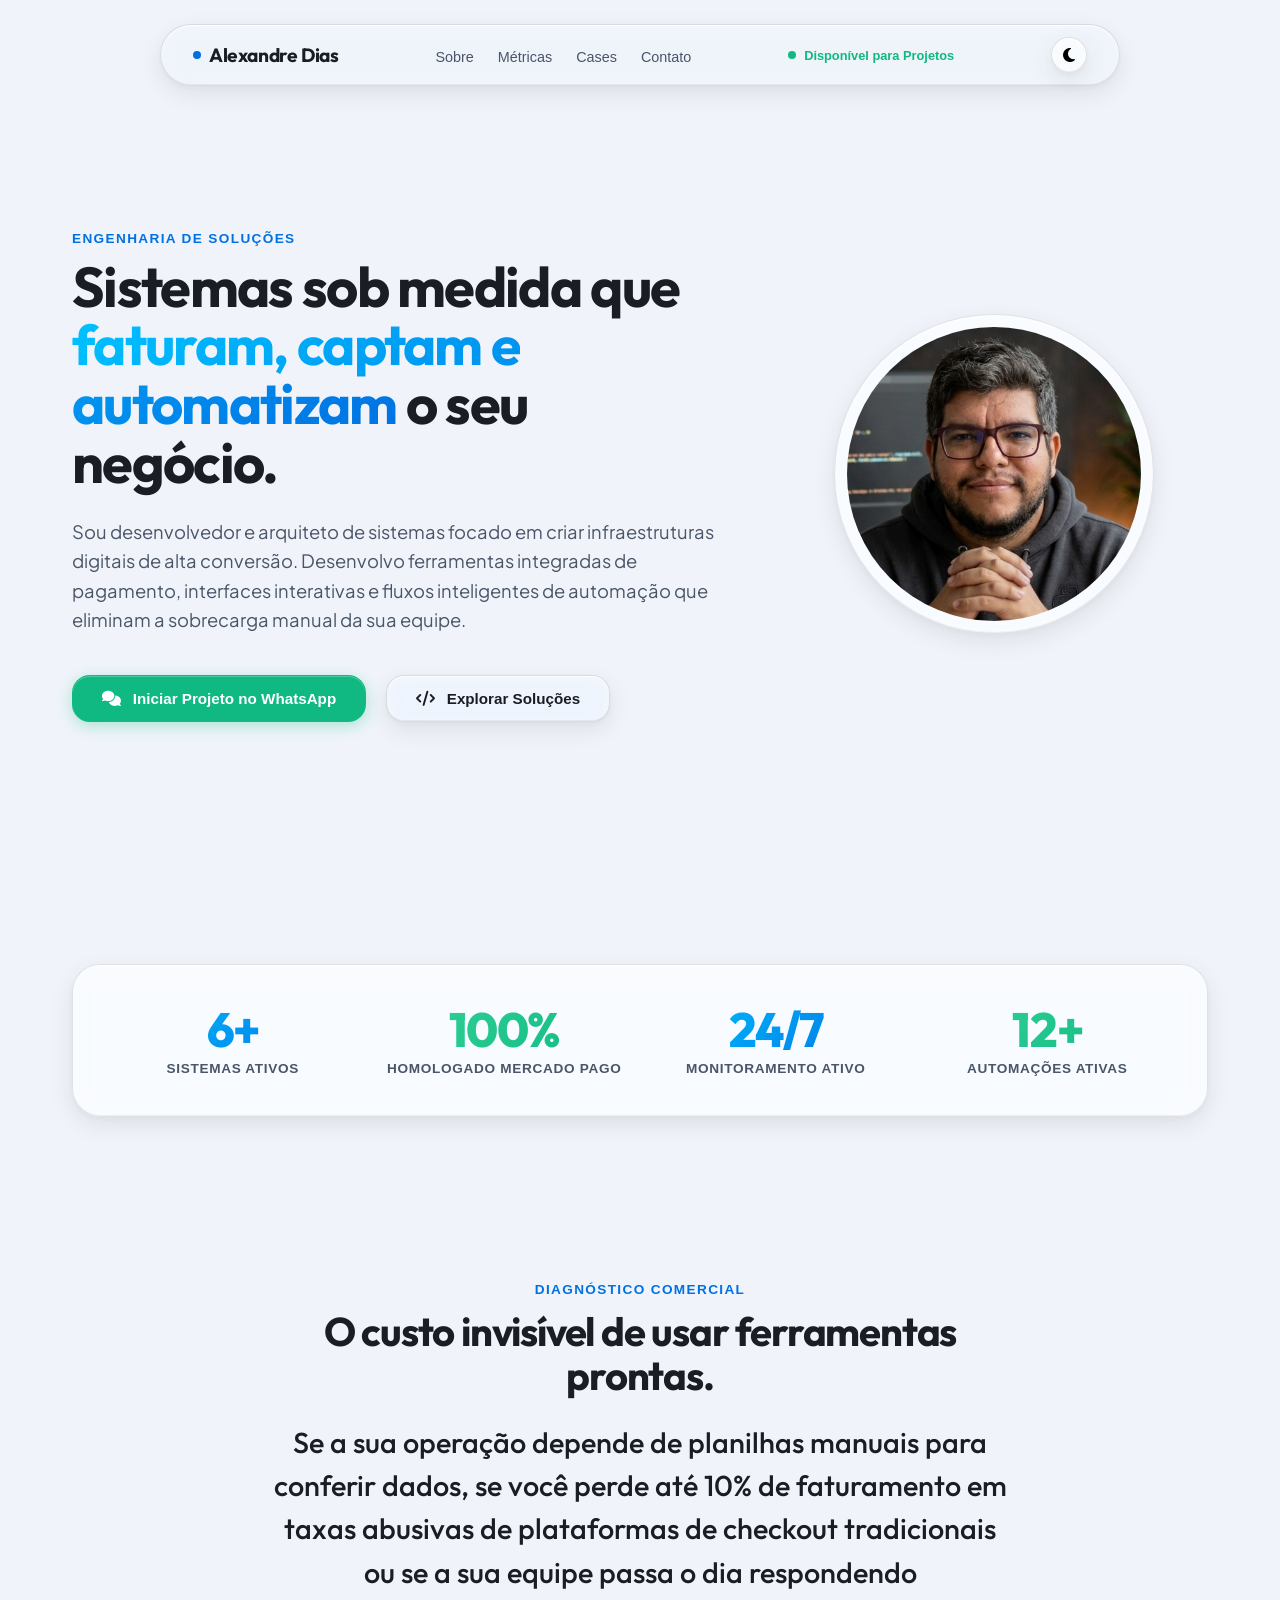
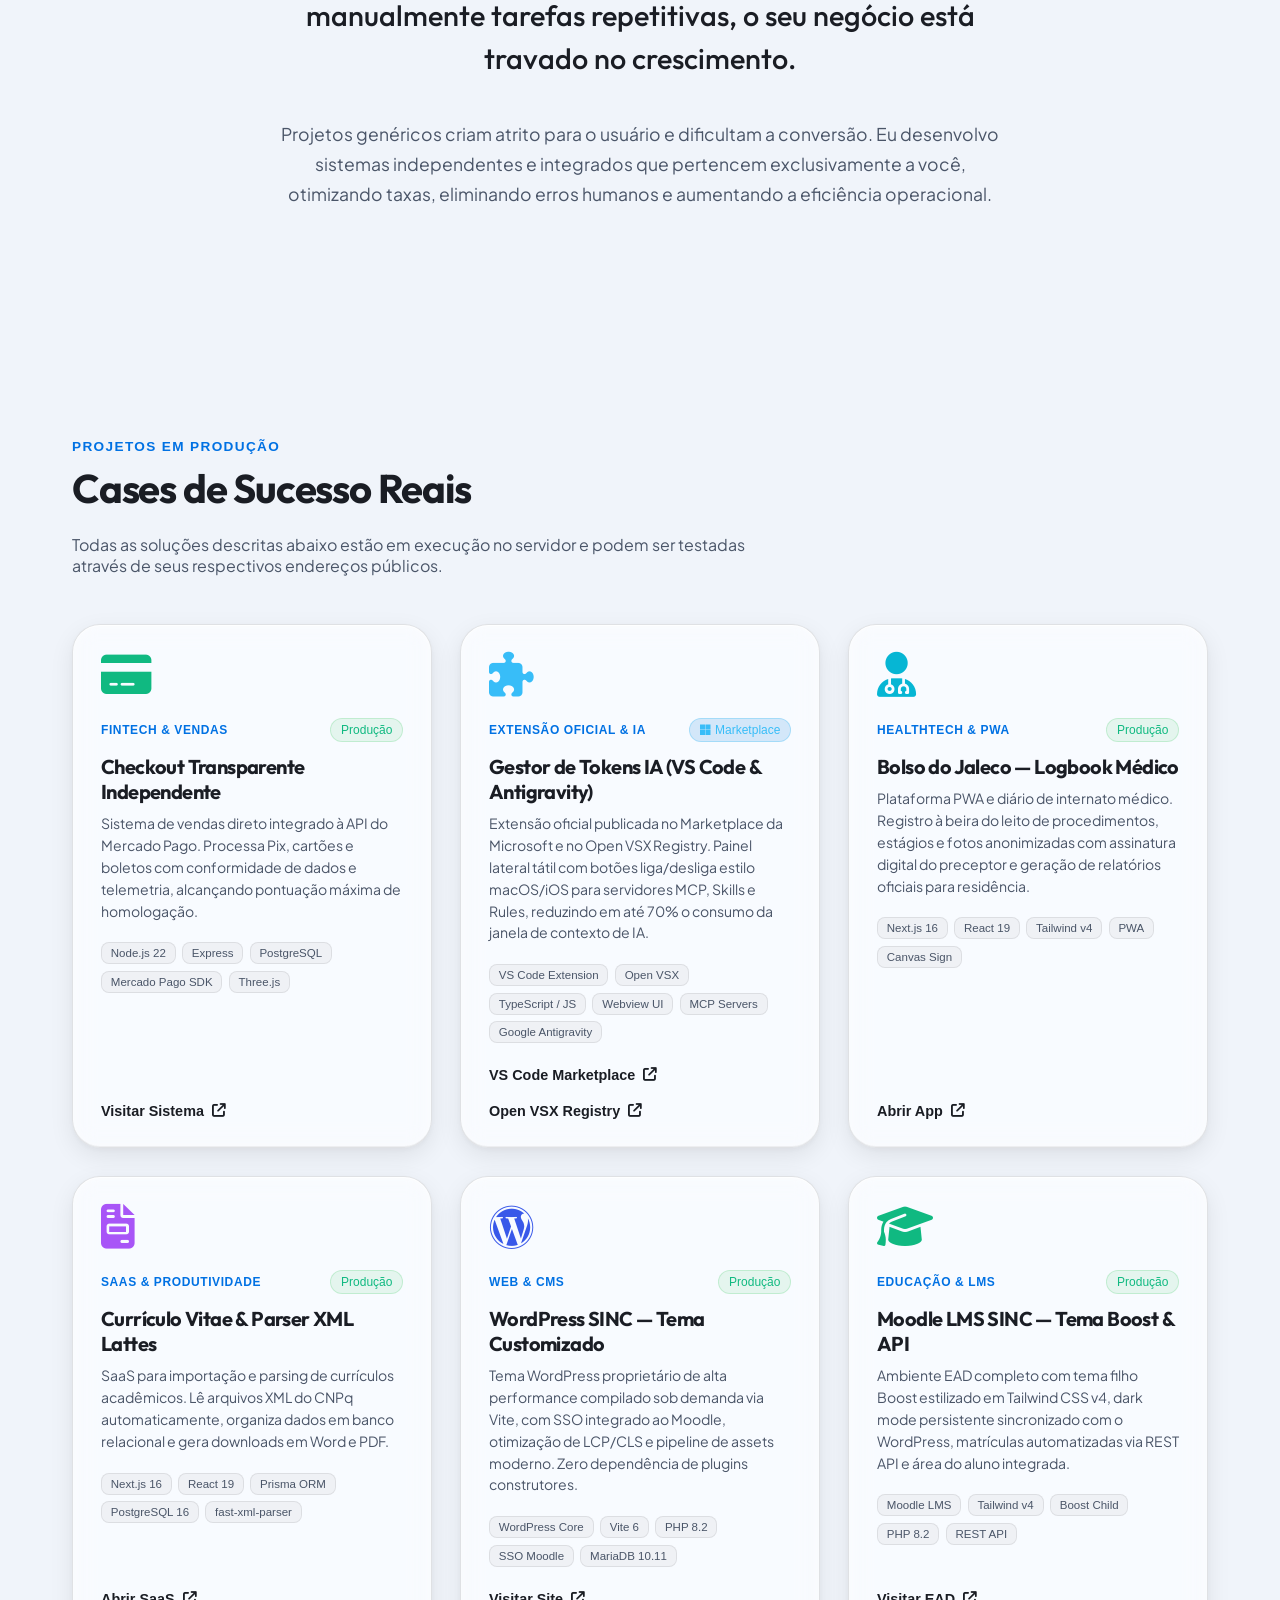
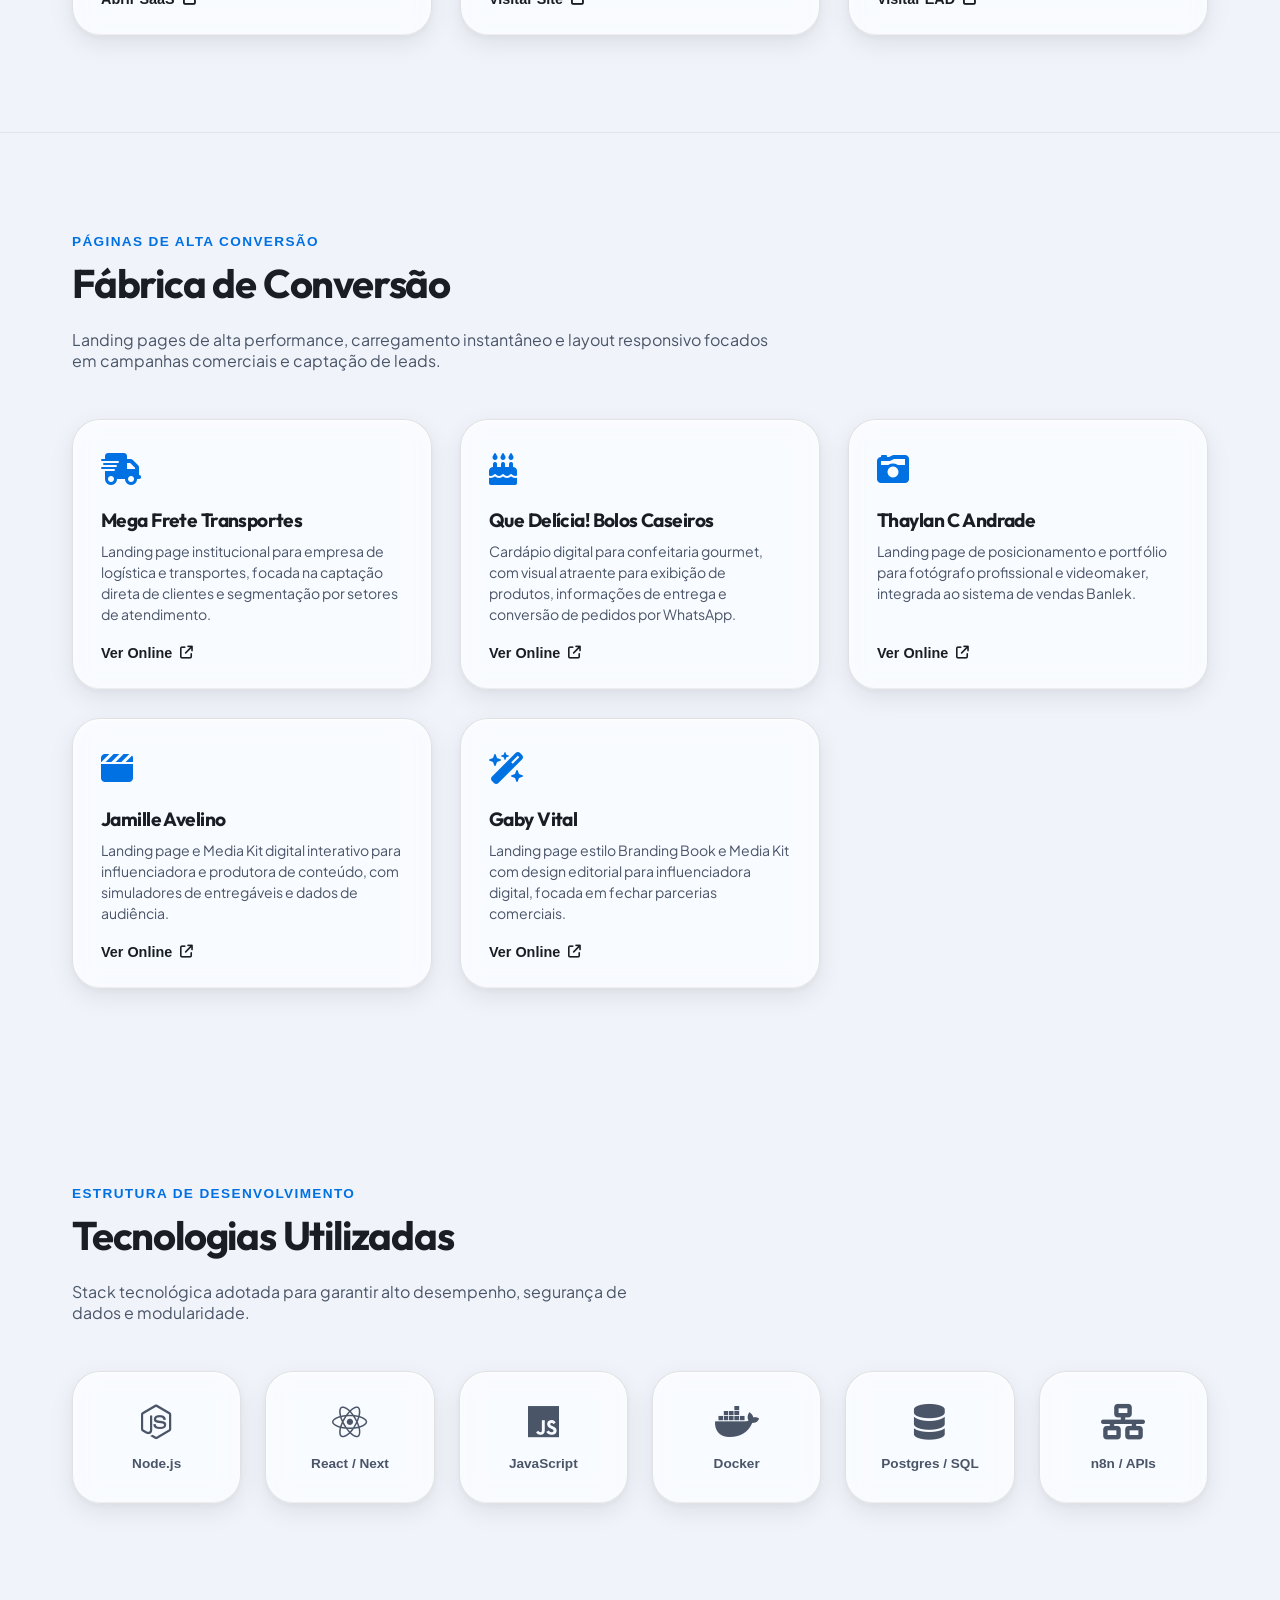
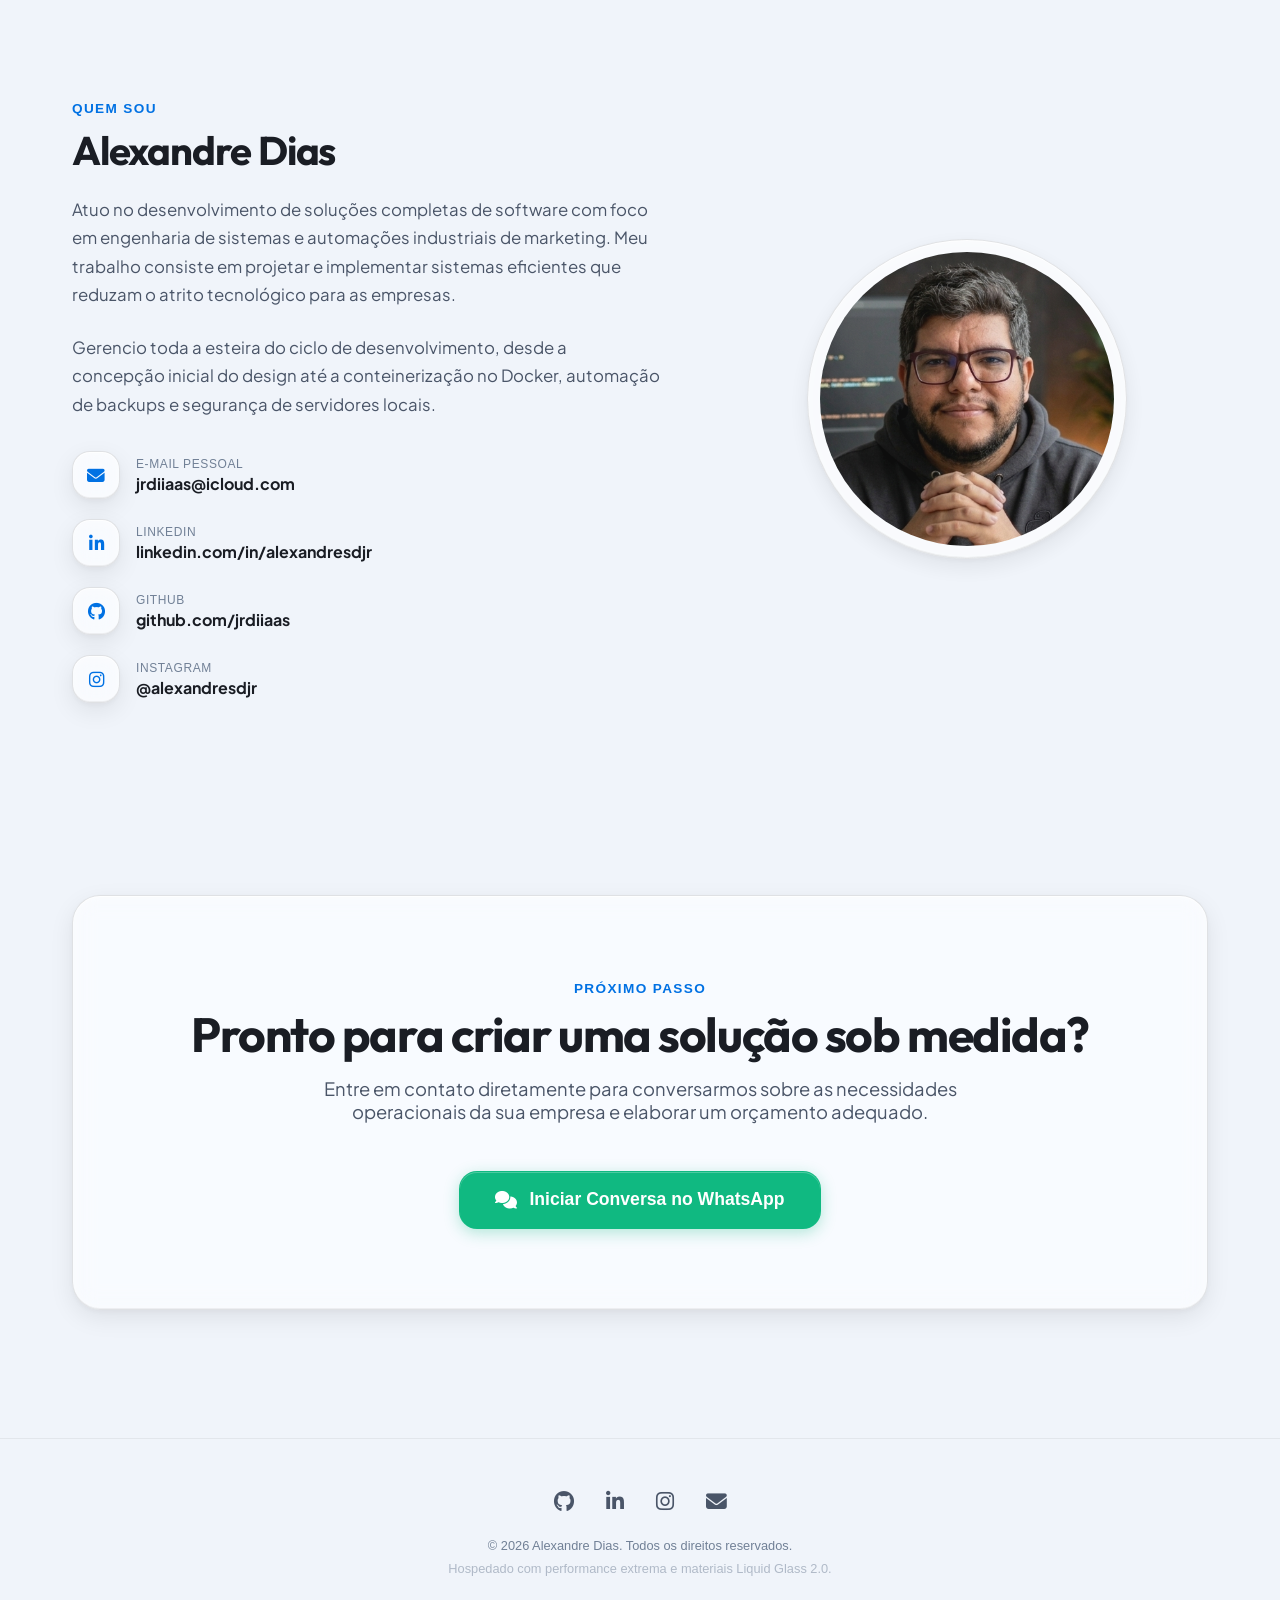
==== commit e37757e5: "feat(portfolio): inclusao do case Bolso do Jaleco e ajuste de metricas" ====
--- a/index.html
+++ b/index.html
@@ -111,7 +111,7 @@
     <div class="glass-container">
       <div class="glass-material metrics-strip">
         <div class="metric-item">
-          <div class="metric-number text-gradient-blue">5+</div>
+          <div class="metric-number text-gradient-blue">6+</div>
           <div class="metric-label">Sistemas Ativos</div>
         </div>
         <div class="metric-item">
@@ -214,7 +214,33 @@
           </div>
         </article>
 
-        <!-- Case 3: Currículo Vitae SINC -->
+        <!-- Case 3: Bolso do Jaleco (Logbook Médico & PWA) -->
+        <article class="glass-card case-card">
+          <div>
+            <i class="fa-solid fa-user-doctor case-icon-compact" style="color: #06b6d4;"></i>
+            <div class="case-meta">
+              <span class="case-category">HealthTech & PWA</span>
+              <span class="case-status-badge">Produção</span>
+            </div>
+            <h3 class="case-title">Bolso do Jaleco — Logbook Médico</h3>
+            <p class="case-description">
+              Plataforma PWA e diário de internato médico. Registro à beira do leito de procedimentos, estágios e fotos anonimizadas com assinatura digital do preceptor e geração de relatórios oficiais para residência.
+            </p>
+            <div class="case-tags">
+              <span class="case-tag">Next.js 16</span>
+              <span class="case-tag">React 19</span>
+              <span class="case-tag">Tailwind v4</span>
+              <span class="case-tag">PWA</span>
+              <span class="case-tag">Canvas Sign</span>
+            </div>
+          </div>
+          <a href="https://bolsodojaleco.com.br" target="_blank" class="case-action-link">
+            <span>Abrir App</span>
+            <i class="fa-solid fa-arrow-up-right-from-square"></i>
+          </a>
+        </article>
+
+        <!-- Case 4: Currículo Vitae SINC -->
         <article class="glass-card case-card">
           <div>
             <i class="fa-solid fa-file-invoice case-icon-compact" style="color: #a855f7;"></i>
@@ -240,7 +266,7 @@
           </a>
         </article>
 
-        <!-- Case 4: WordPress SINC — case independente -->
+        <!-- Case 5: WordPress SINC — case independente -->
         <article class="glass-card case-card">
           <div>
             <i class="fa-brands fa-wordpress case-icon-compact" style="color: #3858e9;"></i>
@@ -266,7 +292,7 @@
           </a>
         </article>
 
-        <!-- Case 5: Moodle LMS SINC — case independente -->
+        <!-- Case 6: Moodle LMS SINC — case independente -->
         <article class="glass-card case-card">
           <div>
             <i class="fa-solid fa-graduation-cap case-icon-compact" style="color: var(--apple-emerald);"></i>
